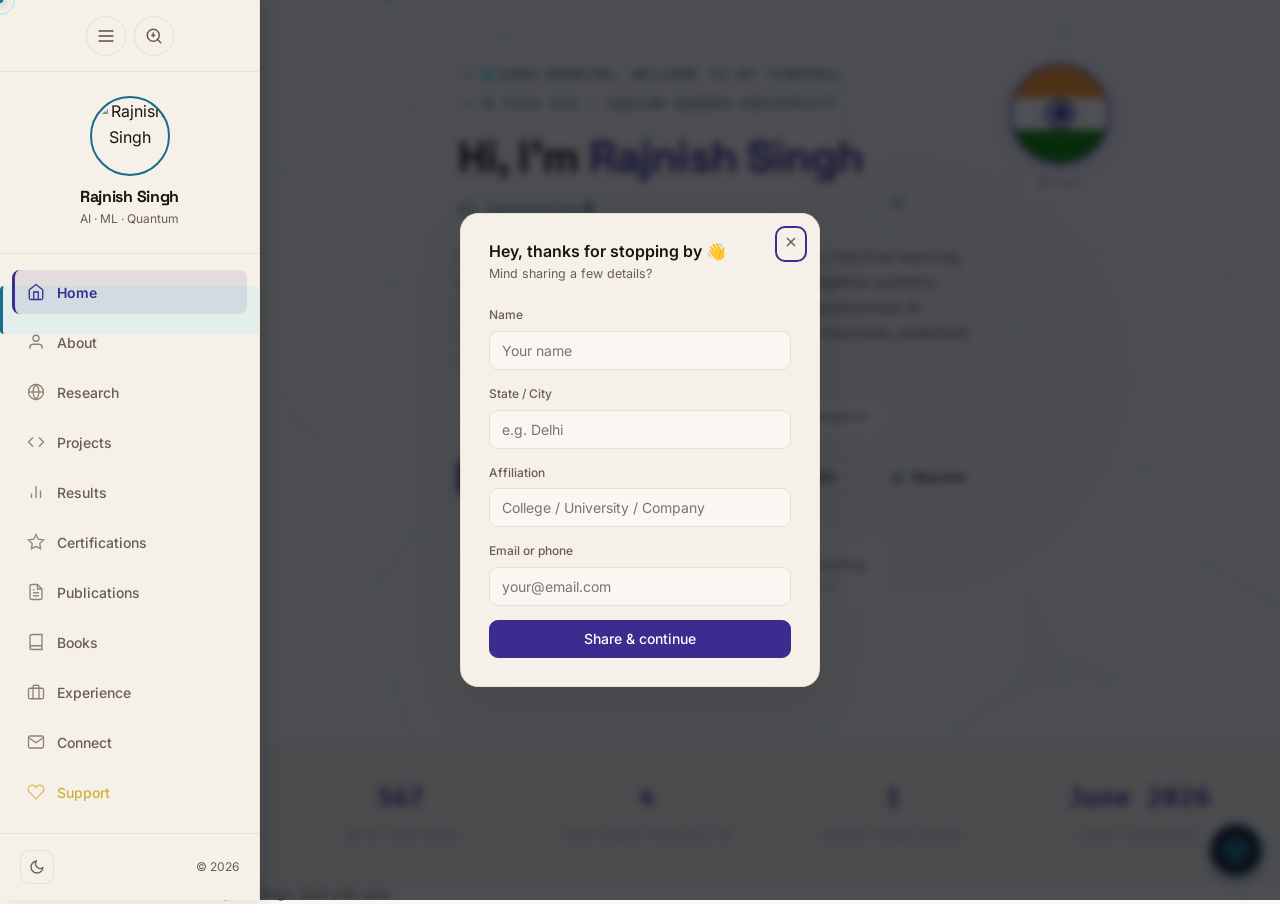
==== .backups/sidebar-stable-v1/index.html @ 370c8aa5 "Initial commit of portfolio website" ====
<!DOCTYPE html>
<html lang="en">
<head>
  <meta charset="UTF-8">
  <meta name="viewport" content="width=device-width, initial-scale=1.0">
  <title>Rajnish Singh — AI · ML · Quantum Computing</title>
  <meta name="description" content="Rajnish Singh is an AI researcher, machine learning enthusiast, IBM Qiskit Advocate, and published author. Exploring the intersection of AI, ML, and quantum computing at Gautam Buddha University.">
  <meta name="author" content="Rajnish Singh">
  <meta name="keywords" content="Rajnish Singh, AI, Machine Learning, Quantum Computing, IBM Qiskit, Portfolio, Research, GBU">

  <!-- Open Graph -->
  <meta property="og:type" content="website">
  <meta property="og:title" content="Rajnish Singh — AI · ML · Quantum Computing">
  <meta property="og:description" content="AI researcher, ML enthusiast, IBM Qiskit Advocate, and published author exploring the intersection of AI, ML, and quantum computing.">
  <meta property="og:image" content="assets/profile.jpg">
  <meta property="og:locale" content="en_IN">

  <!-- Twitter Card -->
  <meta name="twitter:card" content="summary">
  <meta name="twitter:title" content="Rajnish Singh — AI · ML · Quantum Computing">
  <meta name="twitter:description" content="AI researcher, ML enthusiast, IBM Qiskit Advocate, and published author.">

  <!-- Preload fonts -->
  <link rel="preconnect" href="https://fonts.googleapis.com">
  <link rel="preconnect" href="https://fonts.gstatic.com" crossorigin>
  <link href="https://fonts.googleapis.com/css2?family=Inter:wght@400;500;600&family=Space+Grotesk:wght@500;700&family=Fira+Code:wght@400;500&family=Bodoni+Moda:ital,opsz,wght@0,6..96,400..900;1,6..96,400..900&display=swap" rel="stylesheet">

  <!-- Stylesheets -->
  <link rel="stylesheet" href="css/tokens.css">
  <link rel="stylesheet" href="css/base.css">
  <link rel="stylesheet" href="css/components.css">
  <link rel="stylesheet" href="css/sections.css">
  <!-- GSAP for Animations -->
  <script src="https://cdnjs.cloudflare.com/ajax/libs/gsap/3.12.2/gsap.min.js"></script>
  <script src="https://cdnjs.cloudflare.com/ajax/libs/gsap/3.12.2/ScrollTrigger.min.js"></script>
  <link rel="stylesheet" href="css/accessibility.css">
  <link rel="stylesheet" href="css/responsive.css">
  <link rel="stylesheet" href="css/game.css">
  <link rel="stylesheet" href="css/sidebar.css">
  <link rel="stylesheet" href="css/dashboard.css">
  <link rel="stylesheet" href="css/quiz.css">

  <!-- JSON-LD Structured Data -->
  <script type="application/ld+json">
  {
    "@context": "https://schema.org",
    "@type": "Person",
    "name": "Rajnish Singh",
    "url": "",
    "image": "assets/profile.jpg",
    "jobTitle": "AI Researcher & Quantum Computing Advocate",
    "worksFor": {
      "@type": "EducationalOrganization",
      "name": "Gautam Buddha University"
    },
    "alumniOf": {
      "@type": "EducationalOrganization",
      "name": "Gautam Buddha University"
    },
    "knowsAbout": ["Artificial Intelligence", "Machine Learning", "Quantum Computing", "IBM Qiskit"],
    "sameAs": [
      "https://github.com/givemehat",
      "https://www.linkedin.com/in/rajnish-singh-a9a61022a/",
      "https://www.instagram.com/nonchalantapple/",
      "https://www.youtube.com/@nonchalantpumpkin",
      "https://medium.com/@rajnisihsingh"
    ]
  }
  </script>
</head>
<body>
  <!-- Scroll Progress Bar -->
  <div id="scroll-progress" class="scroll-progress"></div>

  <!-- Accessibility Nav -->
<a href="#main-content" class="skip-link">Skip to main content</a>

<!-- ========== MOBILE HEADER ========== -->
<div class="mobile-header">
  <div class="mobile-logo">Rajnish Singh</div>
  <button class="hamburger-btn" id="mobile-menu-btn" aria-label="Toggle menu" aria-expanded="false">
    <svg width="24" height="24" viewBox="0 0 24 24" fill="none" stroke="currentColor" stroke-width="2"><line x1="3" y1="12" x2="21" y2="12"/><line x1="3" y1="6" x2="21" y2="6"/><line x1="3" y1="18" x2="21" y2="18"/></svg>
  </button>
</div>

<!-- ========== SIDEBAR NAVIGATION ========== -->
<aside id="sidebar" aria-label="Sidebar navigation">
  <div class="sidebar-header" style="display: flex; justify-content: center; align-items: center; padding: 16px; border-bottom: 1px solid var(--line); flex-shrink: 0;">
    <button class="icon-btn" id="sidebar-collapse-btn" title="Collapse sidebar" aria-label="Collapse sidebar" style="width: 40px; height: 40px; border-radius: 50%;">
      <svg width="20" height="20" viewBox="0 0 24 24" fill="none" stroke="currentColor" stroke-width="2"><line x1="3" y1="12" x2="21" y2="12"/><line x1="3" y1="6" x2="21" y2="6"/><line x1="3" y1="18" x2="21" y2="18"/></svg>
    </button>
  </div>
  <div class="sidebar-profile">
    <img id="profile-img" src="assets/profile.jpg" alt="Rajnish Singh" width="100" height="100" loading="eager">
    <h2>Rajnish Singh</h2>
    <p>AI · ML · Quantum</p>
  </div>
  
  <div class="nav-links" id="tab-bar" role="tablist" aria-label="Site sections">
    <div id="nav-pill" class="nav-pill"></div>
    <a href="#home" data-section="home" data-tooltip="Home" role="tab" aria-selected="true" aria-controls="panel-home" id="tab-home" tabindex="0" class="active">
      <svg width="18" height="18" viewBox="0 0 24 24" fill="none" stroke="currentColor" stroke-width="2"><path d="M3 9l9-7 9 7v11a2 2 0 0 1-2 2H5a2 2 0 0 1-2-2z"/><polyline points="9 22 9 12 15 12 15 22"/></svg>
      Home
    </a>
    <a href="#about" data-section="about" data-tooltip="About" role="tab" aria-selected="false" aria-controls="panel-about" id="tab-about" tabindex="-1">
      <svg width="18" height="18" viewBox="0 0 24 24" fill="none" stroke="currentColor" stroke-width="2"><path d="M20 21v-2a4 4 0 0 0-4-4H8a4 4 0 0 0-4 4v2"/><circle cx="12" cy="7" r="4"/></svg>
      About
    </a>
    <a href="#research" data-section="research" data-tooltip="Research" role="tab" aria-selected="false" aria-controls="panel-research" id="tab-research" tabindex="-1">
      <svg width="18" height="18" viewBox="0 0 24 24" fill="none" stroke="currentColor" stroke-width="2"><circle cx="12" cy="12" r="10"/><line x1="2" y1="12" x2="22" y2="12"/><path d="M12 2a15.3 15.3 0 0 1 4 10 15.3 15.3 0 0 1-4 10 15.3 15.3 0 0 1-4-10 15.3 15.3 0 0 1 4-10z"/></svg>
      Research
    </a>
    <a href="#projects" data-section="projects" data-tooltip="Projects" role="tab" aria-selected="false" aria-controls="panel-projects" id="tab-projects" tabindex="-1">
      <svg width="18" height="18" viewBox="0 0 24 24" fill="none" stroke="currentColor" stroke-width="2"><polyline points="16 18 22 12 16 6"/><polyline points="8 6 2 12 8 18"/></svg>
      Projects
    </a>
    <a href="#results" data-section="results" data-tooltip="Results" role="tab" aria-selected="false" aria-controls="panel-results" id="tab-results" tabindex="-1">
      <svg width="18" height="18" viewBox="0 0 24 24" fill="none" stroke="currentColor" stroke-width="2"><line x1="18" y1="20" x2="18" y2="10"/><line x1="12" y1="20" x2="12" y2="4"/><line x1="6" y1="20" x2="6" y2="14"/></svg>
      Results
    </a>
    <a href="#certifications" data-section="certifications" data-tooltip="Certifications" role="tab" aria-selected="false" aria-controls="panel-certifications" id="tab-certifications" tabindex="-1">
      <svg width="18" height="18" viewBox="0 0 24 24" fill="none" stroke="currentColor" stroke-width="2"><path d="M12 2l3.09 6.26L22 9.27l-5 4.87 1.18 6.88L12 17.77l-6.18 3.25L7 14.14 2 9.27l6.91-1.01L12 2z"/></svg>
      Certifications
    </a>
    <a href="#publications" data-section="publications" data-tooltip="Publications" role="tab" aria-selected="false" aria-controls="panel-publications" id="tab-publications" tabindex="-1">
      <svg width="18" height="18" viewBox="0 0 24 24" fill="none" stroke="currentColor" stroke-width="2"><path d="M14 2H6a2 2 0 0 0-2 2v16a2 2 0 0 0 2 2h12a2 2 0 0 0 2-2V8z"/><polyline points="14 2 14 8 20 8"/><line x1="16" y1="13" x2="8" y2="13"/><line x1="16" y1="17" x2="8" y2="17"/><polyline points="10 9 9 9 8 9"/></svg>
      Publications
    </a>
    <a href="#books" data-section="books" data-tooltip="Books" role="tab" aria-selected="false" aria-controls="panel-books" id="tab-books" tabindex="-1">
      <svg width="18" height="18" viewBox="0 0 24 24" fill="none" stroke="currentColor" stroke-width="2"><path d="M4 19.5A2.5 2.5 0 0 1 6.5 17H20"/><path d="M6.5 2H20v20H6.5A2.5 2.5 0 0 1 4 19.5v-15A2.5 2.5 0 0 1 6.5 2z"/></svg>
      Books
    </a>
    <a href="#experience" data-section="experience" data-tooltip="Experience" role="tab" aria-selected="false" aria-controls="panel-experience" id="tab-experience" tabindex="-1">
      <svg width="18" height="18" viewBox="0 0 24 24" fill="none" stroke="currentColor" stroke-width="2"><rect x="2" y="7" width="20" height="14" rx="2" ry="2"/><path d="M16 21V5a2 2 0 0 0-2-2h-4a2 2 0 0 0-2 2v16"/></svg>
      Experience
    </a>
    <a href="#connect" data-section="connect" data-tooltip="Connect" role="tab" aria-selected="false" aria-controls="panel-connect" id="tab-connect" tabindex="-1">
      <svg width="18" height="18" viewBox="0 0 24 24" fill="none" stroke="currentColor" stroke-width="2"><path d="M4 4h16c1.1 0 2 .9 2 2v12c0 1.1-.9 2-2 2H4c-1.1 0-2-.9-2-2V6c0-1.1.9-2 2-2z"/><polyline points="22,6 12,13 2,6"/></svg>
      Connect
    </a>
    <a href="#support" data-section="support" data-tooltip="Support" role="tab" aria-selected="false" aria-controls="panel-support" id="tab-support" tabindex="-1" style="color: #D4AF37;">
      <svg width="18" height="18" viewBox="0 0 24 24" fill="none" stroke="currentColor" stroke-width="2"><path d="M20.84 4.61a5.5 5.5 0 0 0-7.78 0L12 5.67l-1.06-1.06a5.5 5.5 0 0 0-7.78 7.78l1.06 1.06L12 21.23l7.78-7.78 1.06-1.06a5.5 5.5 0 0 0 0-7.78z"/></svg>
      Support
    </a>
  </div>
  
  <div class="sidebar-footer">
    <button class="icon-btn" id="theme-toggle" title="Toggle theme" aria-label="Toggle dark mode">
      <svg width="16" height="16" viewBox="0 0 24 24" fill="none" stroke="currentColor" stroke-width="2" stroke-linecap="round" stroke-linejoin="round"><circle cx="12" cy="12" r="5"/><line x1="12" y1="1" x2="12" y2="3"/><line x1="12" y1="21" x2="12" y2="23"/><line x1="4.22" y1="4.22" x2="5.64" y2="5.64"/><line x1="18.36" y1="18.36" x2="19.78" y2="19.78"/><line x1="1" y1="12" x2="3" y2="12"/><line x1="21" y1="12" x2="23" y2="12"/><line x1="4.22" y1="19.78" x2="5.64" y2="18.36"/><line x1="18.36" y1="5.64" x2="19.78" y2="4.22"/></svg>
    </button>
    <span style="font-size: 12px; color: var(--text-dim);">© 2026</span>
  </div>
</aside>


<!-- ========== MAIN CONTENT ========== -->
<main id="main-content">
  <!-- Particle Background Accent -->
  <canvas id="particles-bg"></canvas>

<!-- ===== HOME PANEL ===== -->
<div class="panel active" id="panel-home" role="tabpanel" aria-labelledby="tab-home">
  <header class="hero">
    <div class="container hero-grid">
      <div class="hero-visual">
        <div class="qframe">
          <svg width="100%" height="100%" viewBox="0 0 900 600" preserveAspectRatio="xMidYMid slice" xmlns="http://www.w3.org/2000/svg">
            <rect width="900" height="200" fill="#FF9933"/>
            <rect y="200" width="900" height="200" fill="#FFFFFF"/>
            <rect y="400" width="900" height="200" fill="#138808"/>
            <g transform="translate(450,300)">
              <circle r="92.5" fill="#000080"/>
              <circle r="80" fill="#FFFFFF"/>
              <circle r="16" fill="#000080"/>
              <g id="chakra">
                <g id="c3">
                  <g id="c2">
                    <g id="c1">
                      <polygon points="0,0 3,-30 0,-92.5 -3,-30" fill="#000080"/>
                      <polygon points="0,0 3,-30 0,-92.5 -3,-30" fill="#000080" transform="rotate(15)"/>
                    </g>
                    <use href="#c1" transform="rotate(30)"/>
                  </g>
                  <use href="#c2" transform="rotate(60)"/>
                </g>
                <use href="#c3" transform="rotate(120)"/>
              </g>
              <use href="#chakra" transform="rotate(240)"/>
            </g>
          </svg>
        </div>
        <span class="hv-tag" aria-label="Location: India">
          <svg width="12" height="12" viewBox="0 0 24 24" fill="none" stroke="currentColor" stroke-width="2" stroke-linecap="round" stroke-linejoin="round"><path d="M21 10c0 7-9 13-9 13s-9-6-9-13a9 9 0 0118 0z"/><circle cx="12" cy="10" r="3"/></svg>
          India
        </span>
      </div>
      <div class="eyebrow">B.Tech CSE · Gautam Buddha University</div>
      <h1 id="hero-name">Hi, I'm <span class="text-violet">Rajnish Singh</span></h1>
      <div id="typed-role" aria-live="polite" aria-label="Current role"></div>
      <p class="lede" id="hero-bio">Pioneering the intersection of artificial intelligence, machine learning, and quantum computing. I architect financial intelligence systems, develop real-time predictive analytics, and build autonomous AI research workflows. Recognized as an IBM Qiskit Advocate, published author, and McKinsey Forward Program alumnus.</p>
      <div class="currently" aria-label="Current activity">
        <span class="dot-live" aria-hidden="true"></span>
        Currently building agentic AI workflows for financial intelligence
      </div>
      <div class="btn-row">
        <a class="btn btn-primary" href="#connect" data-section="connect" role="button">
          <svg width="14" height="14" viewBox="0 0 24 24" fill="none" stroke="currentColor" stroke-width="2" stroke-linecap="round" stroke-linejoin="round"><path d="M4 4h16c1.1 0 2 .9 2 2v12c0 1.1-.9 2-2 2H4c-1.1 0-2-.9-2-2V6c0-1.1.9-2 2-2z"/><polyline points="22,6 12,13 2,6"/></svg>
          Get in touch
        </a>
        <a class="btn" href="https://github.com/givemehat" target="_blank" rel="noopener noreferrer" role="button">
          <svg width="14" height="14" viewBox="0 0 24 24" fill="currentColor"><path d="M12 0c-6.626 0-12 5.373-12 12 0 5.302 3.438 9.8 8.207 11.387.599.111.793-.261.793-.577v-2.234c-3.338.726-4.033-1.416-4.033-1.416-.546-1.387-1.333-1.756-1.333-1.756-1.089-.745.083-.729.083-.729 1.205.084 1.839 1.237 1.839 1.237 1.07 1.834 2.807 1.304 3.492.997.107-.775.418-1.305.762-1.604-2.665-.305-5.467-1.334-5.467-5.931 0-1.311.469-2.381 1.236-3.221-.124-.303-.535-1.524.117-3.176 0 0 1.008-.322 3.301 1.23.957-.266 1.983-.399 3.003-.404 1.02.005 2.047.138 3.006.404 2.291-1.552 3.297-1.23 3.297-1.23.653 1.653.242 2.874.118 3.176.77.84 1.235 1.911 1.235 3.221 0 4.609-2.807 5.624-5.479 5.921.43.372.823 1.102.823 2.222v3.293c0 .319.192.694.801.576 4.765-1.589 8.199-6.086 8.199-11.386 0-6.627-5.373-12-12-12z"/></svg>
          GitHub
        </a>
        <a class="btn" href="https://www.linkedin.com/in/rajnish-singh-a9a61022a/" target="_blank" rel="noopener noreferrer" role="button">
          <svg width="14" height="14" viewBox="0 0 24 24" fill="currentColor"><path d="M20.447 20.452h-3.554v-5.569c0-1.328-.027-3.037-1.852-3.037-1.853 0-2.136 1.445-2.136 2.939v5.667H9.351V9h3.414v1.561h.046c.477-.9 1.637-1.85 3.37-1.85 3.601 0 4.267 2.37 4.267 5.455v6.286zM5.337 7.433c-1.144 0-2.063-.926-2.063-2.065 0-1.138.92-2.063 2.063-2.063 1.14 0 2.064.925 2.064 2.063 0 1.139-.925 2.065-2.064 2.065zm1.782 13.019H3.555V9h3.564v11.452zM22.225 0H1.771C.792 0 0 .774 0 1.729v20.542C0 23.227.792 24 1.771 24h20.451C23.2 24 24 23.227 24 22.271V1.729C24 .774 23.2 0 22.222 0h.003z"/></svg>
          LinkedIn
        </a>
        <a class="btn" href="resume.pdf" target="_blank" rel="noopener noreferrer" role="button" aria-label="Download Resume">
          <svg width="14" height="14" viewBox="0 0 24 24" fill="none" stroke="currentColor" stroke-width="2" stroke-linecap="round" stroke-linejoin="round"><path d="M21 15v4a2 2 0 0 1-2 2H5a2 2 0 0 1-2-2v-4"></path><polyline points="7 10 12 15 17 10"></polyline><line x1="12" y1="15" x2="12" y2="3"></line></svg>
          Resume
        </a>
      </div>
      <div class="highlights" aria-label="Key interests and expertise">
        <div class="hl-chip">
          <span class="hl-emoji" aria-hidden="true">🧠</span>
          <div class="hl-text"><b>Machine Learning</b><span>Predictive &amp; agentic systems</span></div>
        </div>
        <div class="hl-chip">
          <span class="hl-emoji" aria-hidden="true">⚛️</span>
          <div class="hl-text"><b>Quantum Computing</b><span>IBM Qiskit Advocate</span></div>
        </div>
        <div class="hl-chip">
          <span class="hl-emoji" aria-hidden="true">📖</span>
          <div class="hl-text"><b>Author</b><span>Published one book</span></div>
        </div>
        <div class="hl-chip">
          <span class="hl-emoji" aria-hidden="true">🚁</span>
          <div class="hl-text"><b>Drones</b><span>Autonomous flight, hands-on</span></div>
        </div>
        <div class="hl-chip">
          <span class="hl-emoji" aria-hidden="true">🚀</span>
          <div class="hl-text"><b>Admires</b><span>ISRO · DRDO · BARC</span></div>
        </div>
      </div>
      <!-- Circuit SVG -->
      <svg class="circuit-svg" viewBox="0 0 400 400" width="400" height="400" aria-hidden="true">
        <path id="circuit-path" d="M20,200 C 100,80 300,320 380,200" fill="none" stroke="var(--line)" stroke-width="1.5" stroke-dasharray="4 6"/>
        <circle class="qubit-dot" r="4" fill="var(--cyan)">
          <animateMotion dur="4.5s" repeatCount="indefinite">
            <mpath href="#circuit-path"/>
          </animateMotion>
        </circle>
      </svg>
    </div>
  </header>

  <!-- STATS STRIP -->
  <div class="stats" aria-label="Site statistics">
    <div class="stats-inner">
      <div class="stat-item">
        <div class="stat-num" id="visitor-count" data-target="1400">—</div>
        <div class="stat-label">Site Visitors</div>
      </div>
      <div class="stat-item">
        <div class="stat-num" data-target="4">4</div>
        <div class="stat-label">Featured Projects</div>
      </div>
      <div class="stat-item">
        <div class="stat-num" data-target="1">1</div>
        <div class="stat-label">Book Published</div>
      </div>
      <div class="stat-item">
        <div class="stat-num" id="last-updated">—</div>
        <div class="stat-label">Last Updated</div>
      </div>
    </div>
  </div>
</div>

<!-- ===== ABOUT PANEL ===== -->
<section class="panel" id="panel-about" role="tabpanel" aria-labelledby="tab-about" aria-hidden="true">
  <div class="container about-grid">
    <div>
      <div class="eyebrow">About</div>
      <h2 class="section-title">Curious by default, rigorous by habit.</h2>
      <p class="section-sub" id="about-text">
        I am currently pursuing a Bachelor of Technology in Computer Science at Gautam Buddha University, Greater Noida. My research and development efforts operate at the vanguard of applied AI and quantum computing—I am drawn to complex challenges that lack conventional, textbook solutions. By participating in the McKinsey Forward Program, I honed my ability to navigate ambiguity and execute strategic reasoning. As an IBM Qiskit Advocate, I actively contribute to the open-source quantum ecosystem. Beyond software engineering, I am a published author with a profound fascination for drone technology and the pioneering aerospace and defense initiatives of ISRO, DRDO, and BARC.
      </p>
    </div>
    <div class="timeline" role="list" aria-label="Timeline">
      <div class="t-item" role="listitem">
        <div class="t-dot" aria-hidden="true"></div>
        <div class="t-content">
          <div class="t-header">
            <div class="t-title">IBM Qiskit Advocate</div>
            <button class="t-expand-btn" aria-label="Toggle details" aria-expanded="false">
              <svg width="14" height="14" viewBox="0 0 24 24" fill="none" stroke="currentColor" stroke-width="2"><polyline points="6 9 12 15 18 9"/></svg>
            </button>
          </div>
          <div class="t-meta">2025 — Present · Open Source · Quantum Computing</div>
          <div class="t-desc">Contributing to open-source quantum tools, educational content, and community engagement in the global quantum ecosystem.</div>
          <div class="t-details" hidden>
            <div class="t-achievements">
              <span class="badge badge-violet">Global Advocate</span>
              <span class="badge badge-cyan">Open Source Contributor</span>
            </div>
          </div>
        </div>
      </div>
      <div class="t-item" role="listitem">
        <div class="t-dot" aria-hidden="true"></div>
        <div class="t-content">
          <div class="t-header">
            <div class="t-title">McKinsey Forward Program</div>
            <button class="t-expand-btn" aria-label="Toggle details" aria-expanded="false">
              <svg width="14" height="14" viewBox="0 0 24 24" fill="none" stroke="currentColor" stroke-width="2"><polyline points="6 9 12 15 18 9"/></svg>
            </button>
          </div>
          <div class="t-meta">Problem Solving &amp; Analytics Track</div>
          <div class="t-desc">Selected cohort focused on structured problem-solving for ambiguous, high-stakes business and analytical problems.</div>
          <div class="t-details" hidden>
            <div class="t-achievements">
              <span class="badge badge-violet">Selected Cohort</span>
              <span class="badge badge-cyan">Analytics Track</span>
            </div>
          </div>
        </div>
      </div>
      <div class="t-item" role="listitem">
        <div class="t-dot" aria-hidden="true"></div>
        <div class="t-content">
          <div class="t-header">
            <div class="t-title">B.Tech, Computer Science</div>
            <button class="t-expand-btn" aria-label="Toggle details" aria-expanded="false">
              <svg width="14" height="14" viewBox="0 0 24 24" fill="none" stroke="currentColor" stroke-width="2"><polyline points="6 9 12 15 18 9"/></svg>
            </button>
          </div>
          <div class="t-meta">Gautam Buddha University, Greater Noida</div>
          <div class="t-desc">Coursework and independent projects across AI, ML, and quantum algorithms.</div>
          <div class="t-details" hidden>
            <div class="t-achievements">
              <span class="badge badge-violet">AI &amp; ML</span>
              <span class="badge badge-cyan">Quantum Algorithms</span>
              <span class="badge badge-violet">Systems</span>
            </div>
          </div>
        </div>
      </div>
    </div>
  </div>

  <div class="container" style="margin-top: 80px;">
    <div class="eyebrow" id="skills-eyebrow">Skills</div>
    <h2 class="section-title" id="skills-title">Technologies &amp; tools.</h2>
    <p class="section-sub" id="skills-sub">Below are some of my core skills, and I'm always excited to learn more.</p>
    
    <div class="skills-grid" id="skills-grid">
      <div class="skill-item">
        <div class="skill-circle"><span class="skill-icon">🐍</span></div>
        <span class="skill-name" id="skill-1">Python</span>
      </div>
      <div class="skill-item">
        <div class="skill-circle"><span class="skill-icon">🧠</span></div>
        <span class="skill-name" id="skill-2">Machine Learning</span>
      </div>
      <div class="skill-item">
        <div class="skill-circle"><span class="skill-icon">🕸️</span></div>
        <span class="skill-name" id="skill-3">Deep Learning</span>
      </div>
      <div class="skill-item">
        <div class="skill-circle"><span class="skill-icon">🔥</span></div>
        <span class="skill-name" id="skill-4">PyTorch</span>
      </div>
      <div class="skill-item">
        <div class="skill-circle"><span class="skill-icon">🤗</span></div>
        <span class="skill-name" id="skill-5">Hugging Face</span>
      </div>
      <div class="skill-item">
        <div class="skill-circle"><span class="skill-icon">👁️</span></div>
        <span class="skill-name" id="skill-6">OpenCV</span>
      </div>
      <div class="skill-item">
        <div class="skill-circle"><span class="skill-icon">⚙️</span></div>
        <span class="skill-name" id="skill-7">C/C++</span>
      </div>
      <div class="skill-item">
        <div class="skill-circle"><span class="skill-icon">⚛️</span></div>
        <span class="skill-name" id="skill-8">IBM Qiskit</span>
      </div>
      <div class="skill-item">
        <div class="skill-circle"><span class="skill-icon">🌐</span></div>
        <span class="skill-name" id="skill-9">HTML, CSS, JS</span>
      </div>
      <div class="skill-item">
        <div class="skill-circle"><span class="skill-icon">🤖</span></div>
        <span class="skill-name" id="skill-10">ROS &amp; Drones</span>
      </div>
    </div>
  </div>
</section>

<!-- ===== RESEARCH PANEL ===== -->
<section class="panel" id="panel-research" role="tabpanel" aria-labelledby="tab-research" aria-hidden="true">
  <div class="section-alt">
    <div class="container">
      <div class="eyebrow">Research Interests</div>
      <h2 class="section-title">Where I like to spend my attention.</h2>
      <p class="section-sub">Research threads and personal fascinations — the connective tissue is decision-making under uncertainty.</p>
      <div class="grid-3" id="research-grid">
        <article class="card">
          <div class="card-cover card-cover--gradient-1" aria-hidden="true"></div>
          <span class="tag">AI</span>
          <h3>Agentic AI Workflows</h3>
          <p>Designing multi-step, tool-using AI agents for research and analysis pipelines.</p>
          <div class="card-meta">
            <span class="card-status card-status--active">Active</span>
            <div class="card-keywords">
              <span class="keyword">LLM Agents</span>
              <span class="keyword">Tool Use</span>
              <span class="keyword">RAG</span>
            </div>
          </div>
        </article>
        <article class="card">
          <div class="card-cover card-cover--gradient-2" aria-hidden="true"></div>
          <span class="tag">ML</span>
          <h3>Machine Learning</h3>
          <p>Real-time predictive analytics and streaming models for financial intelligence.</p>
          <div class="card-meta">
            <span class="card-status card-status--active">Active</span>
            <div class="card-keywords">
              <span class="keyword">Time Series</span>
              <span class="keyword">FinTech</span>
              <span class="keyword">Streaming</span>
            </div>
          </div>
        </article>
        <article class="card">
          <div class="card-cover card-cover--gradient-3" aria-hidden="true"></div>
          <span class="tag">Quantum</span>
          <h3>Quantum Computing</h3>
          <p>Qiskit-based experimentation, quantum circuits, and educational tooling.</p>
          <div class="card-meta">
            <span class="card-status card-status--active">Active</span>
            <div class="card-keywords">
              <span class="keyword">Qiskit</span>
              <span class="keyword">QML</span>
              <span class="keyword">Circuits</span>
            </div>
          </div>
        </article>
        <article class="card">
          <div class="card-cover card-cover--gradient-4" aria-hidden="true"></div>
          <span class="tag">Book</span>
          <h3>Published Author</h3>
          <p>Wrote and published a book — exploring ideas at the edge of tech and thought.</p>
          <div class="card-meta">
            <span class="card-status card-status--completed">Completed</span>
            <div class="card-keywords">
              <span class="keyword">Writing</span>
              <span class="keyword">Fiction</span>
            </div>
          </div>
        </article>
        <article class="card">
          <div class="card-cover card-cover--gradient-5" aria-hidden="true"></div>
          <span class="tag">Aerospace</span>
          <h3>Drones</h3>
          <p>Hands-on curiosity about drone systems, flight dynamics and autonomous flight.</p>
          <div class="card-meta">
            <span class="card-status card-status--active">Active</span>
            <div class="card-keywords">
              <span class="keyword">UAV</span>
              <span class="keyword">Autonomy</span>
              <span class="keyword">PID</span>
            </div>
          </div>
        </article>
        <article class="card">
          <div class="card-cover card-cover--gradient-6" aria-hidden="true"></div>
          <span class="tag">Admiration</span>
          <h3>ISRO · DRDO · BARC</h3>
          <p>Deeply inspired by India's space, defence and nuclear research institutions.</p>
          <div class="card-meta">
            <span class="card-status card-status--ongoing">Ongoing</span>
            <div class="card-keywords">
              <span class="keyword">Space</span>
              <span class="keyword">Defence</span>
              <span class="keyword">Nuclear</span>
            </div>
          </div>
        </article>
        <div class="card add-card-btn" role="button" tabindex="0" aria-label="Add new research interest" data-grid="research-grid" style="display:none;">+ Add interest</div>
      </div>
    </div>
  </div>
</section>

<!-- ===== PROJECTS PANEL ===== -->
<section class="panel" id="panel-projects" role="tabpanel" aria-labelledby="tab-projects" aria-hidden="true">
  <div class="container">
    <div class="eyebrow">Projects</div>
    <h2 class="section-title">Selected work</h2>
    <p class="section-sub">A mix of shipped code and ongoing experiments. Full history on GitHub.</p>
    <div class="grid-3" id="projects-grid">
      <article class="card card--project" data-project="qiskit-tools">
        <div class="card-cover card-cover--gradient-3" aria-hidden="true"></div>
        <span class="tag">Quantum</span>
        <h3>Qiskit Community Tools</h3>
        <p>Open-source contributions to Qiskit ecosystem tooling and educational resources.</p>
        <div class="tech-stack">
          <span class="tech-badge">Python</span>
          <span class="tech-badge">Qiskit</span>
          <span class="tech-badge">Jupyter</span>
        </div>
        <div class="card-meta">
          <span class="card-status card-status--active">Active</span>
        </div>
        <div class="links">
          <a href="https://github.com/givemehat" target="_blank" rel="noopener noreferrer">
            <svg width="12" height="12" viewBox="0 0 24 24" fill="currentColor"><path d="M12 0c-6.626 0-12 5.373-12 12 0 5.302 3.438 9.8 8.207 11.387.599.111.793-.261.793-.577v-2.234c-3.338.726-4.033-1.416-4.033-1.416-.546-1.387-1.333-1.756-1.333-1.756-1.089-.745.083-.729.083-.729 1.205.084 1.839 1.237 1.839 1.237 1.07 1.834 2.807 1.304 3.492.997.107-.775.418-1.305.762-1.604-2.665-.305-5.467-1.334-5.467-5.931 0-1.311.469-2.381 1.236-3.221-.124-.303-.535-1.524.117-3.176 0 0 1.008-.322 3.301 1.23.957-.266 1.983-.399 3.003-.404 1.02.005 2.047.138 3.006.404 2.291-1.552 3.297-1.23 3.297-1.23.653 1.653.242 2.874.118 3.176.77.84 1.235 1.911 1.235 3.221 0 4.609-2.807 5.624-5.479 5.921.43.372.823 1.102.823 2.222v3.293c0 .319.192.694.801.576 4.765-1.589 8.199-6.086 8.199-11.386 0-6.627-5.373-12-12-12z"/></svg>
            GitHub
          </a>
          <button class="link-btn" data-action="view-details" aria-label="View project details">View details →</button>
        </div>
      </article>
      <article class="card card--project" data-project="predictive-analytics">
        <div class="card-cover card-cover--gradient-2" aria-hidden="true"></div>
        <span class="tag">ML</span>
        <h3>Real-Time Predictive Analytics Engine</h3>
        <p>Streaming pipeline for time-series forecasting applied to financial signals.</p>
        <div class="tech-stack">
          <span class="tech-badge">Python</span>
          <span class="tech-badge">Kafka</span>
          <span class="tech-badge">TensorFlow</span>
        </div>
        <div class="card-meta">
          <span class="card-status card-status--active">In Progress</span>
        </div>
        <div class="links">
          <a href="https://github.com/givemehat" target="_blank" rel="noopener noreferrer">
            <svg width="12" height="12" viewBox="0 0 24 24" fill="currentColor"><path d="M12 0c-6.626 0-12 5.373-12 12 0 5.302 3.438 9.8 8.207 11.387.599.111.793-.261.793-.577v-2.234c-3.338.726-4.033-1.416-4.033-1.416-.546-1.387-1.333-1.756-1.333-1.756-1.089-.745.083-.729.083-.729 1.205.084 1.839 1.237 1.839 1.237 1.07 1.834 2.807 1.304 3.492.997.107-.775.418-1.305.762-1.604-2.665-.305-5.467-1.334-5.467-5.931 0-1.311.469-2.381 1.236-3.221-.124-.303-.535-1.524.117-3.176 0 0 1.008-.322 3.301 1.23.957-.266 1.983-.399 3.003-.404 1.02.005 2.047.138 3.006.404 2.291-1.552 3.297-1.23 3.297-1.23.653 1.653.242 2.874.118 3.176.77.84 1.235 1.911 1.235 3.221 0 4.609-2.807 5.624-5.479 5.921.43.372.823 1.102.823 2.222v3.293c0 .319.192.694.801.576 4.765-1.589 8.199-6.086 8.199-11.386 0-6.627-5.373-12-12-12z"/></svg>
            GitHub
          </a>
          <button class="link-btn" data-action="view-details" aria-label="View project details">View details →</button>
        </div>
      </article>
      <article class="card card--project" data-project="agentic-workflow">
        <div class="card-cover card-cover--gradient-1" aria-hidden="true"></div>
        <span class="tag">AI</span>
        <h3>Agentic Research Workflow</h3>
        <p>Multi-agent system for automated research synthesis and report generation.</p>
        <div class="tech-stack">
          <span class="tech-badge">Python</span>
          <span class="tech-badge">LangChain</span>
          <span class="tech-badge">GPT-4</span>
        </div>
        <div class="card-meta">
          <span class="card-status card-status--active">Active</span>
        </div>
        <div class="links">
          <a href="https://github.com/givemehat" target="_blank" rel="noopener noreferrer">
            <svg width="12" height="12" viewBox="0 0 24 24" fill="currentColor"><path d="M12 0c-6.626 0-12 5.373-12 12 0 5.302 3.438 9.8 8.207 11.387.599.111.793-.261.793-.577v-2.234c-3.338.726-4.033-1.416-4.033-1.416-.546-1.387-1.333-1.756-1.333-1.756-1.089-.745.083-.729.083-.729 1.205.084 1.839 1.237 1.839 1.237 1.07 1.834 2.807 1.304 3.492.997.107-.775.418-1.305.762-1.604-2.665-.305-5.467-1.334-5.467-5.931 0-1.311.469-2.381 1.236-3.221-.124-.303-.535-1.524.117-3.176 0 0 1.008-.322 3.301 1.23.957-.266 1.983-.399 3.003-.404 1.02.005 2.047.138 3.006.404 2.291-1.552 3.297-1.23 3.297-1.23.653 1.653.242 2.874.118 3.176.77.84 1.235 1.911 1.235 3.221 0 4.609-2.807 5.624-5.479 5.921.43.372.823 1.102.823 2.222v3.293c0 .319.192.694.801.576 4.765-1.589 8.199-6.086 8.199-11.386 0-6.627-5.373-12-12-12z"/></svg>
            GitHub
          </a>
          <button class="link-btn" data-action="view-details" aria-label="View project details">View details →</button>
        </div>
      </article>
      <div class="card add-card-btn" role="button" tabindex="0" aria-label="Add new project" data-grid="projects-grid" style="display:none;">+ Add project</div>
    </div>
  </div>
</section>

<!-- ========== CERTIFICATIONS PANEL ========== -->
<!-- ===== RESULTS PANEL ===== -->
<section class="panel" id="panel-results" role="tabpanel" aria-labelledby="tab-results" aria-hidden="true">
  <div class="container">
    <div class="eyebrow">Results</div>
    <h2 class="section-title">Visual Showcase</h2>
    <p class="section-sub">Screenshots, metrics, and event photos.</p>
    
    <div class="grid-3 cert-gallery" id="results-grid">
      <!-- Dynamic results will be injected here via app.js -->
    </div>
  </div>
</section>

<section class="panel" id="panel-certifications" role="tabpanel" aria-labelledby="tab-certifications" aria-hidden="true">
  <div class="container section">
    <div class="section-header">
      <h2 class="title"><span class="highlight">Licenses &</span> Certifications</h2>
      <p class="subtitle">A comprehensive list of professional development and technical certifications.</p>
    </div>
    <div class="cert-grid" id="certifications-container">
      <!-- Generated dynamically by app.js from data.js -->
    </div>
  </div>
</section>

<!-- ===== PUBLICATIONS PANEL ===== -->
<section class="panel" id="panel-publications" role="tabpanel" aria-labelledby="tab-publications" aria-hidden="true">
  <div class="section-alt">
    <div class="container">
      <div class="eyebrow">Publications</div>
      <h2 class="section-title">Academic contributions</h2>
      <p class="section-sub">Research papers, conference submissions, and academic writing.</p>

      <div class="grid-2" id="publications-grid">
        <article class="card pub-card medium-card locked-card" data-type="preprint" id="pub-quantum-classifiers" style="cursor: not-allowed;">
          <div class="pub-card-inner">
            <div class="pub-card-body">
              <div class="pub-type-badge" style="background: rgba(139, 92, 246, 0.15); color: var(--violet); border-color: var(--violet);">Preprint (Under Review)</div>
              <h3>Noise Resilience and Parameter Efficiency of Quantum Classifiers: A Comparative Analysis Using IBM Qiskit 1.x</h3>
              <div class="pub-authors">Rajnish Singh, Utkrisht Patel, Dr. Rakesh Kumar Yadav</div>
              <div class="pub-venue">
                <svg width="12" height="12" viewBox="0 0 24 24" fill="none" stroke="currentColor" stroke-width="2"><path d="M2 3h6a4 4 0 014 4v14a3 3 0 00-3-3H2z"/><path d="M22 3h-6a4 4 0 00-4 4v14a3 3 0 013-3h7z"/></svg>
                Completed &middot; 2026
              </div>
              <p class="pub-abstract">Evaluating the parameter efficiency and noise resilience of quantum classifiers using Qiskit in comparison with classical counterparts.</p>
              <div class="pub-links" style="pointer-events: none;">
                <button class="btn btn-sm" disabled style="opacity: 0.55; cursor: not-allowed; border-color: var(--line); color: var(--text-dim); display: flex; align-items: center; gap: 6px;">
                  <svg width="12" height="12" viewBox="0 0 24 24" fill="none" stroke="currentColor" stroke-width="2"><rect x="3" y="11" width="18" height="11" rx="2" ry="2"/><path d="M7 11V7a5 5 0 0 1 10 0v4"/></svg>
                  Manuscript Locked
                </button>
              </div>
            </div>
            <div class="pub-thumb-wrap locked-thumb" title="This paper is currently under peer review and restricted" style="cursor: not-allowed;">
              <img src="images/pub-quantum-classifiers.png" alt="Quantum Classifiers preprint thumbnail" class="pub-thumb" />
              <div class="pub-thumb-overlay" style="background: rgba(4, 6, 14, 0.72); opacity: 1; display: flex; flex-direction: column; align-items: center; justify-content: center;">
                <svg width="20" height="20" viewBox="0 0 24 24" fill="none" stroke="currentColor" stroke-width="2" style="color: #FFB347; filter: drop-shadow(0 0 4px rgba(255,179,71,0.45));"><rect x="3" y="11" width="18" height="11" rx="2" ry="2"/><path d="M7 11V7a5 5 0 0 1 10 0v4"/></svg>
                <span style="font-size: 9px; margin-top: 5px; color: #FFB347; font-weight: 700; letter-spacing: 0.05em; text-transform: uppercase;">Under Review</span>
              </div>
            </div>
          </div>
        </article>

        <article class="card pub-card medium-card locked-card" data-type="under-review" id="pub-folk-art" style="cursor: not-allowed;">
          <div class="pub-card-inner">
            <div class="pub-card-body">
              <div class="pub-type-badge pub-type-badge--review" style="background: rgba(255, 179, 71, 0.12); color: #FFB347; border-color: #FFB347;">Under Review</div>
              <h3>Restoring Damaged Indian Folk Art Using Deep Learning: An AI-Driven Framework for Cultural Heritage Preservation</h3>
              <div class="pub-authors">Rajnish Singh, Utkrisht Patel</div>
              <div class="pub-venue">
                <svg width="12" height="12" viewBox="0 0 24 24" fill="none" stroke="currentColor" stroke-width="2"><path d="M2 3h6a4 4 0 014 4v14a3 3 0 00-3-3H2z"/><path d="M22 3h-6a4 4 0 00-4 4v14a3 3 0 013-3h7z"/></svg>
                Under Review &middot; 2026
              </div>
              <p class="pub-abstract">An AI-driven framework leveraging deep learning techniques to digitally restore and preserve damaged Indian folk art.</p>
              <div class="pub-links" style="pointer-events: none;">
                <button class="btn btn-sm" disabled style="opacity: 0.55; cursor: not-allowed; border-color: var(--line); color: var(--text-dim); display: flex; align-items: center; gap: 6px;">
                  <svg width="12" height="12" viewBox="0 0 24 24" fill="none" stroke="currentColor" stroke-width="2"><rect x="3" y="11" width="18" height="11" rx="2" ry="2"/><path d="M7 11V7a5 5 0 0 1 10 0v4"/></svg>
                  Manuscript Locked
                </button>
              </div>
            </div>
            <div class="pub-thumb-wrap locked-thumb" title="This paper is currently under peer review and restricted" style="cursor: not-allowed;">
              <img src="images/pub-folk-art.png" alt="Indian Folk Art preprint thumbnail" class="pub-thumb" />
              <div class="pub-thumb-overlay" style="background: rgba(4, 6, 14, 0.72); opacity: 1; display: flex; flex-direction: column; align-items: center; justify-content: center;">
                <svg width="20" height="20" viewBox="0 0 24 24" fill="none" stroke="currentColor" stroke-width="2" style="color: #FFB347; filter: drop-shadow(0 0 4px rgba(255,179,71,0.45));"><rect x="3" y="11" width="18" height="11" rx="2" ry="2"/><path d="M7 11V7a5 5 0 0 1 10 0v4"/></svg>
                <span style="font-size: 9px; margin-top: 5px; color: #FFB347; font-weight: 700; letter-spacing: 0.05em; text-transform: uppercase;">Under Review</span>
              </div>
            </div>
          </div>
        </article>

        <article class="card pub-card medium-card" data-type="article" id="pub-arms-race">
          <div class="pub-card-inner">
            <div class="pub-card-body">
              <div class="pub-type-badge" style="background: rgba(0, 229, 255, 0.1); color: var(--cyan); border-color: var(--cyan);">Medium Article</div>
              <h3>The Invisible Arms Race: How 6G, Quantum Links, and Smart Spectrum Are Rewriting Military Power</h3>
              <div class="pub-authors">Rajnish Singh</div>
              <div class="pub-venue">
                <svg width="12" height="12" viewBox="0 0 24 24" fill="none" stroke="currentColor" stroke-width="2"><path d="M12 20h9M16.5 3.5a2.121 2.121 0 013 3L7 19l-4 1 1-4L16.5 3.5z"/></svg>
                Medium · 2026
              </div>
              <p class="pub-abstract">A deep dive into how next-generation communications — 6G networks, quantum-secured links, and AI-driven spectrum management — are fundamentally reshaping the landscape of modern military power and strategic advantage.</p>
              <div class="pub-links">
                <a href="https://medium.com/@rajnisihsingh/the-invisible-arms-race-how-6g-quantum-links-and-smart-spectrum-are-rewriting-military-power-8f137d480b4b" target="_blank" class="btn btn-sm" style="border-color: var(--cyan); color: var(--cyan);">Read on Medium</a>
              </div>
            </div>
            <div class="pub-thumb-wrap" data-url="https://medium.com/@rajnisihsingh/the-invisible-arms-race-how-6g-quantum-links-and-smart-spectrum-are-rewriting-military-power-8f137d480b4b" title="Click to open article">
              <img src="images/pub-arms-race.png" alt="The Invisible Arms Race thumbnail" class="pub-thumb" />
              <div class="pub-thumb-overlay">
                <svg width="20" height="20" viewBox="0 0 24 24" fill="none" stroke="currentColor" stroke-width="2"><path d="M18 13v6a2 2 0 01-2 2H5a2 2 0 01-2-2V8a2 2 0 012-2h6"/><polyline points="15 3 21 3 21 9"/><line x1="10" y1="14" x2="21" y2="3"/></svg>
                Open Article
              </div>
            </div>
          </div>
        </article>

        <article class="card pub-card medium-card" data-type="article" id="pub-habit-tracker">
          <div class="pub-card-inner">
            <div class="pub-card-body">
              <div class="pub-type-badge" style="background: rgba(0, 229, 255, 0.1); color: var(--cyan); border-color: var(--cyan);">Medium Article</div>
              <h3>Your Habit Tracker Is Watching You—Mine Doesn't</h3>
              <div class="pub-authors">Rajnish Singh</div>
              <div class="pub-venue">
                <svg width="12" height="12" viewBox="0 0 24 24" fill="none" stroke="currentColor" stroke-width="2"><path d="M12 20h9M16.5 3.5a2.121 2.121 0 013 3L7 19l-4 1 1-4L16.5 3.5z"/></svg>
                Medium · 2026
              </div>
              <p class="pub-abstract">An exploration of privacy-first habits and how modern habit tracking tools trade your personal data for gamified metrics.</p>
              <div class="pub-links">
                <a href="https://medium.com/@rajnisihsingh/your-habit-tracker-is-watching-you-mine-doesnt-a024aa24e8a8" target="_blank" class="btn btn-sm" style="border-color: var(--cyan); color: var(--cyan);">Read on Medium</a>
              </div>
            </div>
            <div class="pub-thumb-wrap" data-url="https://medium.com/@rajnisihsingh/your-habit-tracker-is-watching-you-mine-doesnt-a024aa24e8a8" title="Click to open article">
              <img src="images/pub-habit-tracker.png" alt="Habit Tracker article thumbnail" class="pub-thumb" />
              <div class="pub-thumb-overlay">
                <svg width="20" height="20" viewBox="0 0 24 24" fill="none" stroke="currentColor" stroke-width="2"><path d="M18 13v6a2 2 0 01-2 2H5a2 2 0 01-2-2V8a2 2 0 012-2h6"/><polyline points="15 3 21 3 21 9"/><line x1="10" y1="14" x2="21" y2="3"/></svg>
                Open Article
              </div>
            </div>
          </div>
        </article>


        <article class="card pub-card medium-card" data-type="article" id="pub-quantum-space">
          <div class="pub-card-inner">
            <div class="pub-card-body">
              <div class="pub-type-badge" style="background: rgba(0, 229, 255, 0.1); color: var(--cyan); border-color: var(--cyan);">Medium Article</div>
              <h3>How Quantum AI Is Redefining The Future Of Space Exploration</h3>
              <div class="pub-authors">Rajnish Singh</div>
              <div class="pub-venue">
                <svg width="12" height="12" viewBox="0 0 24 24" fill="none" stroke="currentColor" stroke-width="2"><path d="M12 20h9M16.5 3.5a2.121 2.121 0 013 3L7 19l-4 1 1-4L16.5 3.5z"/></svg>
                Medium · 2026
              </div>
              <p class="pub-abstract">Analyzing the intersection of quantum algorithms and AI to solve complex astronomical calculations and deep-space telemetry.</p>
              <div class="pub-links">
                <a href="https://medium.com/@rajnisihsingh/how-quantum-ai-is-redefining-the-future-of-space-exploration-99aed23604cd" target="_blank" class="btn btn-sm" style="border-color: var(--cyan); color: var(--cyan);">Read on Medium</a>
              </div>
            </div>
            <div class="pub-thumb-wrap" data-url="https://medium.com/@rajnisihsingh/how-quantum-ai-is-redefining-the-future-of-space-exploration-99aed23604cd" title="Click to open article">
              <img src="images/pub-quantum-space.png" alt="Quantum AI Space Exploration thumbnail" class="pub-thumb" />
              <div class="pub-thumb-overlay">
                <svg width="20" height="20" viewBox="0 0 24 24" fill="none" stroke="currentColor" stroke-width="2"><path d="M18 13v6a2 2 0 01-2 2H5a2 2 0 01-2-2V8a2 2 0 012-2h6"/><polyline points="15 3 21 3 21 9"/><line x1="10" y1="14" x2="21" y2="3"/></svg>
                Open Article
              </div>
            </div>
          </div>
        </article>

        <div class="card add-card-btn" role="button" tabindex="0" aria-label="Add new publication" data-grid="publications-grid" style="display:none;">+ Add publication</div>
      </div>
    </div>
  </div>
</section>

<!-- ===== BOOKS PANEL ===== -->
<section class="panel" id="panel-books" role="tabpanel" aria-labelledby="tab-books" aria-hidden="true">
  <div class="container">
    <div class="eyebrow">Books</div>
    <h2 class="section-title">Digital bookshelf</h2>
    <p class="section-sub">Published works and ongoing writing projects.</p>
    <div class="grid-3" id="books-grid">
      <article class="card book-card" style="padding: 20px; display: flex; flex-direction: column; align-items: center; text-align: center; cursor: pointer; transition: transform 0.3s;" onmouseover="this.style.transform='scale(1.02)'" onmouseout="this.style.transform='scale(1)'" onclick="document.getElementById('book-modal-overlay').style.display = 'flex';">
        <div class="book-image-container" style="width: 150px; border-radius: 8px; overflow: hidden; box-shadow: 0 10px 20px rgba(0,0,0,0.5); margin-bottom: 20px;">
          <img src="images/book-cover.jpg" alt="The Prophecy of Faith Cover" style="width: 100%; height: auto; display: block;" />
        </div>
        <h3 style="margin-top: 0; color: var(--cyan); font-size: 1.2rem;">The Prophecy of Faith</h3>
        <p style="color: var(--text-dim); font-size: 0.9rem;">Click to view details</p>
      </article>
      <div class="card add-card-btn" role="button" tabindex="0" aria-label="Add new book" data-grid="books-grid" style="display:none;">+ Add book</div>
    </div>
  </div>
</section>

<!-- ===== EXPERIENCE PANEL ===== -->
<section class="panel" id="panel-experience" role="tabpanel" aria-labelledby="tab-experience" aria-hidden="true">
  <div class="section-alt">
    <div class="container">
      <div class="eyebrow">Experience &amp; Recognition</div>
      <h2 class="section-title">Programs &amp; involvement</h2>
      <p class="section-sub">Academic programs, certifications, and professional recognition.</p>
      <div class="grid-3" id="experience-grid">
        <article class="card" style="position: relative; overflow: hidden; padding: 0; display: flex; flex-direction: column; cursor: pointer; transition: transform 0.3s, box-shadow 0.3s;" onmouseover="this.style.transform='scale(1.02)'; this.style.boxShadow='0 0 20px var(--cyan)';" onmouseout="this.style.transform='scale(1)'; this.style.boxShadow='none';">
          <div style="height: 150px; width: 100%; overflow: hidden;">
            <img src="images/ibm-qiskit.jpg" alt="IBM Quantum System One" style="width: 100%; height: 100%; object-fit: cover;" />
          </div>
          <div style="padding: 20px;">
            <span class="tag">Mar 2026 — Present</span>
            <h3 style="margin-top: 10px; color: var(--cyan);">IBM Qiskit Advocate</h3>
            <p>IBM Science and Technology. Global program recognizing contributors to the quantum open-source community.</p>
            <div class="card-meta" style="margin-top: 15px;">
              <span class="card-status card-status--active">Active</span>
            </div>
          </div>
        </article>
        <article class="card" style="position: relative; overflow: hidden; padding: 0; display: flex; flex-direction: column; cursor: pointer; transition: transform 0.3s, box-shadow 0.3s;" onmouseover="this.style.transform='scale(1.02)'; this.style.boxShadow='0 0 20px var(--cyan)';" onmouseout="this.style.transform='scale(1)'; this.style.boxShadow='none';">
          <div style="height: 150px; width: 100%; overflow: hidden;">
            <img src="images/aws-scholar.png" alt="AWS AI & ML Scholars" style="width: 100%; height: 100%; object-fit: cover;" />
          </div>
          <div style="padding: 20px;">
            <span class="tag">Apr 2026 — Present</span>
            <h3 style="margin-top: 10px; color: var(--cyan);">AWS Scholar</h3>
            <p>Amazon Web Services (AWS) Science and Technology. Completed AWS AI/ML Scholars Project 2 and AI Practitioner Challenge.</p>
            <div class="card-meta" style="margin-top: 15px;">
              <span class="card-status card-status--active">Active</span>
            </div>
          </div>
        </article>
        <article class="card" style="position: relative; overflow: hidden; padding: 0; display: flex; flex-direction: column; cursor: pointer; transition: transform 0.3s, box-shadow 0.3s;" onmouseover="this.style.transform='scale(1.02)'; this.style.boxShadow='0 0 20px var(--cyan)';" onmouseout="this.style.transform='scale(1)'; this.style.boxShadow='none';">
          <div style="height: 150px; width: 100%; overflow: hidden;">
            <img src="images/published-book.png" alt="Published Book" style="width: 100%; height: 100%; object-fit: cover;" />
          </div>
          <div style="padding: 20px;">
            <span class="tag">Author</span>
            <h3 style="margin-top: 10px; color: var(--cyan);">Published Book</h3>
            <p>Wrote and self-published a book on topics I care about.</p>
            <div class="card-meta" style="margin-top: 15px;">
              <span class="card-status card-status--completed">Published</span>
            </div>
          </div>
        </article>
        <article class="card" style="position: relative; overflow: hidden; padding: 0; display: flex; flex-direction: column; cursor: pointer; transition: transform 0.3s, box-shadow 0.3s;" onmouseover="this.style.transform='scale(1.02)'; this.style.boxShadow='0 0 20px var(--cyan)';" onmouseout="this.style.transform='scale(1)'; this.style.boxShadow='none';">
          <div style="height: 150px; width: 100%; overflow: hidden;">
            <img src="images/gbu-college.png" alt="Gautam Buddha University" style="width: 100%; height: 100%; object-fit: cover;" />
          </div>
          <div style="padding: 20px;">
            <span class="tag">Academic</span>
            <h3 style="margin-top: 10px; color: var(--cyan);">B.Tech CSE, GBU</h3>
            <p>Gautam Buddha University, Greater Noida — coursework in AI, ML &amp; systems.</p>
            <div class="card-meta" style="margin-top: 15px;">
              <span class="card-status card-status--ongoing">In Progress</span>
            </div>
          </div>
        </article>
        <div class="card add-card-btn" role="button" tabindex="0" aria-label="Add new experience entry" data-grid="experience-grid" style="display:none;">+ Add entry</div>
      </div>
    </div>
  </div>
</section>

<!-- ===== CONNECT PANEL ===== -->
<section class="panel" id="panel-connect" role="tabpanel" aria-labelledby="tab-connect" aria-hidden="true">
  <div class="connect-map-bg">
    <div class="container connect-grid">
      <div class="connect-intro">
        <div class="eyebrow" id="connect-eyebrow">Connect</div>
        <h2 class="section-title" id="connect-title">Let's build something.</h2>
        <p class="section-sub" id="connect-sub">Whether it's a research collaboration, hiring inquiry, or just geeking out over quantum ML, my inbox is open.</p>
        
        <div class="connect-actions">
          <a href="mailto:rajnisihsingh@gmail.com" class="btn btn-primary btn-icon">
            <svg width="18" height="18" viewBox="0 0 24 24" fill="none" stroke="currentColor" stroke-width="2"><path d="M4 4h16c1.1 0 2 .9 2 2v12c0 1.1-.9 2-2 2H4c-1.1 0-2-.9-2-2V6c0-1.1.9-2 2-2z"/><polyline points="22,6 12,13 2,6"/></svg>
            Email Me
          </a>
          <a href="#" class="btn btn-icon">
            <svg width="18" height="18" viewBox="0 0 24 24" fill="none" stroke="currentColor" stroke-width="2"><rect x="3" y="4" width="18" height="18" rx="2" ry="2"/><line x1="16" y1="2" x2="16" y2="6"/><line x1="8" y1="2" x2="8" y2="6"/><line x1="3" y1="10" x2="21" y2="10"/></svg>
            Schedule Call
          </a>
        </div>

        <div class="social-circles" style="margin-top: 48px; display:flex; gap:16px;">
          <a href="https://www.linkedin.com/in/rajnish-singh-a9a61022a/" target="_blank" rel="noopener noreferrer" aria-label="LinkedIn" class="social-circle-btn">
            <svg width="20" height="20" viewBox="0 0 24 24" fill="currentColor"><path d="M20.447 20.452h-3.554v-5.569c0-1.328-.027-3.037-1.852-3.037-1.853 0-2.136 1.445-2.136 2.939v5.667H9.351V9h3.414v1.561h.046c.477-.9 1.637-1.85 3.37-1.85 3.601 0 4.267 2.37 4.267 5.455v6.286zM5.337 7.433c-1.144 0-2.063-.926-2.063-2.065 0-1.138.92-2.063 2.063-2.063 1.14 0 2.064.925 2.064 2.063 0 1.139-.925 2.065-2.064 2.065zm1.782 13.019H3.555V9h3.564v11.452zM22.225 0H1.771C.792 0 0 .774 0 1.729v20.542C0 23.227.792 24 1.771 24h20.451C23.2 24 24 23.227 24 22.271V1.729C24 .774 23.2 0 22.222 0h.003z"/></svg>
          </a>
          <a href="https://github.com/givemehat" target="_blank" rel="noopener noreferrer" aria-label="GitHub" class="social-circle-btn">
            <svg width="20" height="20" viewBox="0 0 24 24" fill="currentColor"><path d="M12 0c-6.626 0-12 5.373-12 12 0 5.302 3.438 9.8 8.207 11.387.599.111.793-.261.793-.577v-2.234c-3.338.726-4.033-1.416-4.033-1.416-.546-1.387-1.333-1.756-1.333-1.756-1.089-.745.083-.729.083-.729 1.205.084 1.839 1.237 1.839 1.237 1.07 1.834 2.807 1.304 3.492.997.107-.775.418-1.305.762-1.604-2.665-.305-5.467-1.334-5.467-5.931 0-1.311.469-2.381 1.236-3.221-.124-.303-.535-1.524.117-3.176 0 0 1.008-.322 3.301 1.23.957-.266 1.983-.399 3.003-.404 1.02.005 2.047.138 3.006.404 2.291-1.552 3.297-1.23 3.297-1.23.653 1.653.242 2.874.118 3.176.77.84 1.235 1.911 1.235 3.221 0 4.609-2.807 5.624-5.479 5.921.43.372.823 1.102.823 2.222v3.293c0 .319.192.694.801.576 4.765-1.589 8.199-6.086 8.199-11.386 0-6.627-5.373-12-12-12z"/></svg>
          </a>
          <a href="https://www.youtube.com/@nonchalantpumpkin" target="_blank" rel="noopener noreferrer" aria-label="YouTube" class="social-circle-btn">
            <svg width="20" height="20" viewBox="0 0 24 24" fill="currentColor"><path d="M23.498 6.186a3.016 3.016 0 00-2.122-2.136C19.505 3.545 12 3.545 12 3.545s-7.505 0-9.377.505A3.017 3.017 0 00.502 6.186C0 8.07 0 12 0 12s0 3.93.502 5.814a3.016 3.016 0 002.122 2.136c1.871.505 9.376.505 9.376.505s7.505 0 9.377-.505a3.015 3.015 0 002.122-2.136C24 15.93 24 12 24 12s0-3.93-.502-5.814zM9.545 15.568V8.432L15.818 12l-6.273 3.568z"/></svg>
          </a>
          <a href="https://medium.com/@rajnisihsingh" target="_blank" rel="noopener noreferrer" aria-label="Medium" class="social-circle-btn">
            <svg width="20" height="20" viewBox="0 0 24 24" fill="currentColor"><path d="M13.54 12a6.8 6.8 0 01-6.77 6.82A6.8 6.8 0 010 12a6.8 6.8 0 016.77-6.82A6.8 6.8 0 0113.54 12zM20.96 12c0 3.54-1.51 6.42-3.38 6.42-1.87 0-3.39-2.88-3.39-6.42s1.52-6.42 3.39-6.42 3.38 2.88 3.38 6.42M24 12c0 3.17-.53 5.75-1.19 5.75-.66 0-1.19-2.58-1.19-5.75s.53-5.75 1.19-5.75C23.47 6.25 24 8.83 24 12z"/></svg>
          </a>
        </div>
      </div>
      
      <div class="connect-form-card card">
        <form id="contact-form" novalidate>
          <div class="form-group">
            <label for="contact-reason">Why are you reaching out?</label>
            <div class="select-wrapper">
              <select id="contact-reason" name="reason">
                <option value="collab">Research / Collaboration</option>
                <option value="hiring">Hiring / Full-time Opportunity</option>
                <option value="project">Project Inquiry</option>
                <option value="hi">Just saying hi</option>
              </select>
              <svg class="select-icon" width="16" height="16" viewBox="0 0 24 24" fill="none" stroke="currentColor" stroke-width="2"><polyline points="6 9 12 15 18 9"/></svg>
            </div>
          </div>
          
          <div class="form-row">
            <div class="form-group">
              <label for="contact-name">Name</label>
              <input type="text" id="contact-name" name="name" placeholder="Ada Lovelace" required autocomplete="name">
            </div>
            <div class="form-group">
              <label for="contact-email">Email</label>
              <input type="email" id="contact-email" name="email" placeholder="ada@example.com" required autocomplete="email">
            </div>
          </div>
          
          <div class="form-group">
            <label for="contact-message">Message</label>
            <textarea id="contact-message" name="message" rows="4" placeholder="How can we work together?" required></textarea>
          </div>
          
          <button type="submit" class="btn btn-primary" style="width: 100%;">
            Send Message
          </button>
        </form>
      </div>
    </div>
  </div>
</section>
</section>

<!-- ===== SUPPORT ME PANEL ===== -->
<section class="panel" id="panel-support" role="tabpanel" aria-labelledby="tab-support" aria-hidden="true">
  <div class="container" style="max-width: 800px; margin: 0 auto; text-align: center;">
    <div class="support-card" style="background: linear-gradient(145deg, var(--card), var(--bg-alt)); border: 1px solid rgba(212, 175, 55, 0.2); border-radius: 24px; padding: 48px; box-shadow: 0 10px 30px rgba(0,0,0,0.5); position: relative; overflow: hidden; transition: transform 0.3s, box-shadow 0.3s;">
      
      <!-- Subtle gold glow effect -->
      <div style="position: absolute; top: -50%; left: -50%; width: 200%; height: 200%; background: radial-gradient(circle at center, rgba(212, 175, 55, 0.05) 0%, transparent 60%); pointer-events: none; z-index: 0;"></div>
      
      <div style="position: relative; z-index: 1;">
        <h2 style="font-family: var(--font-display); font-size: var(--fs-h2); color: #D4AF37; margin-bottom: 24px; display: flex; align-items: center; justify-content: center; gap: 12px;">
          <span style="font-size: 1.2em;">🥃</span> Buy Me a Cigar & a Whiskey <span style="font-size: 1.2em;">🚬</span>
        </h2>
        <p style="color: var(--text-dim); font-size: var(--fs-body); line-height: 1.8; max-width: 600px; margin: 0 auto 32px;">
          If you've learned something from my work, enjoyed my projects, or simply want to support my journey in research, technology, and innovation, you can buy me a cigar and a whiskey. Every contribution helps me invest more time in building, learning, and sharing knowledge.
        </p>
        <button class="btn btn-primary support-btn" onclick="openModal('support-modal-overlay')" style="background: linear-gradient(135deg, #D4AF37, #AA8C2C); color: #000; border: none; font-weight: bold; padding: 14px 32px; border-radius: 30px; font-size: 16px; box-shadow: 0 4px 15px rgba(212, 175, 55, 0.3); cursor: pointer; transition: all 0.3s;">
          Support My Journey
        </button>
        <p style="margin-top: 24px; font-size: 12px; color: rgba(255,255,255,0.4); font-style: italic;">
          Support is completely optional and never expected. Thank you for being part of the journey.
        </p>
      </div>
    </div>
  </div>
</section>

<!-- ===== SUPPORT MODAL ===== -->
<div class="modal-overlay" id="support-modal-overlay" role="dialog" aria-modal="true" aria-labelledby="support-modal-title" hidden>
  <div id="support-modal-box" style="
    background: linear-gradient(160deg, #0f0f1a, #1a1020);
    padding: 36px 32px 28px;
    border-radius: 24px;
    max-width: 400px;
    width: 92%;
    position: relative;
    border: 1px solid rgba(212,175,55,0.35);
    text-align: center;
    box-shadow: 0 0 60px rgba(212,175,55,0.12), 0 25px 60px rgba(0,0,0,0.9);
    animation: supportModalIn 0.35s cubic-bezier(0.34,1.56,0.64,1) both;
  ">
    <!-- Close button -->
    <button
      aria-label="Close"
      onclick="closeModal('support-modal-overlay')"
      style="position:absolute;top:14px;right:16px;background:none;border:none;color:#666;font-size:20px;cursor:pointer;line-height:1;transition:color 0.2s;"
      onmouseover="this.style.color='#D4AF37'"
      onmouseout="this.style.color='#666'"
    >✕</button>

    <!-- Header -->
    <p style="font-family:var(--font-mono);font-size:11px;color:#D4AF37;letter-spacing:0.15em;text-transform:uppercase;margin:0 0 10px;">Support the Journey</p>
    <h3 id="support-modal-title" style="font-family:var(--font-display);font-size:20px;color:#fff;margin:0 0 8px;font-weight:700;">
      🥃 Buy Me a Cigar &amp; a Whiskey
    </h3>
    <p style="color:#888;font-size:13px;line-height:1.6;margin:0 0 24px;max-width:300px;margin-left:auto;margin-right:auto;">
      This is your opportunity to connect with me. Scan, support, and let's connect together — because time is the most valuable asset I have, and your support allows me to invest more of it in you.
    </p>

    <!-- QR Code -->
    <div style="
      background:#fff;
      padding:14px;
      border-radius:16px;
      display:inline-block;
      margin-bottom:22px;
      box-shadow:0 0 0 1px rgba(212,175,55,0.3), 0 8px 30px rgba(212,175,55,0.15);
    ">
      <img
        src="images/upi-qr.jpg"
        alt="PhonePe UPI QR — Rajnish Singh"
        style="width:240px;height:240px;display:block;object-fit:contain;border-radius:8px;"
        onerror="this.style.display='none';this.nextElementSibling.style.display='flex';"
      />
      <!-- Fallback if image fails -->
      <div style="display:none;width:240px;height:240px;align-items:center;justify-content:center;color:#333;font-size:13px;flex-direction:column;gap:8px;">
        <span style="font-size:32px;">📱</span>
        <span>Scan via PhonePe / UPI</span>
      </div>
    </div>

    <!-- Thank you button -->
    <button
      id="btn-donated"
      onclick="handleDonationComplete()"
      style="
        width:100%;
        background:linear-gradient(135deg,rgba(212,175,55,0.15),rgba(212,175,55,0.05));
        color:#D4AF37;
        border:1px solid rgba(212,175,55,0.4);
        padding:13px;
        border-radius:50px;
        font-size:15px;
        font-weight:600;
        cursor:pointer;
        transition:all 0.25s;
        font-family:var(--font-body);
        letter-spacing:0.02em;
      "
      onmouseover="this.style.background='linear-gradient(135deg,rgba(212,175,55,0.25),rgba(212,175,55,0.1))';this.style.boxShadow='0 0 20px rgba(212,175,55,0.2)';"
      onmouseout="this.style.background='linear-gradient(135deg,rgba(212,175,55,0.15),rgba(212,175,55,0.05))';this.style.boxShadow='none';"
    >
      I've Donated ❤️ — Thank You!
    </button>

    <p style="color:#444;font-size:11px;margin-top:14px;font-style:italic;">
      Completely optional · No expectation
    </p>
  </div>
</div>

<style>
@keyframes supportModalIn {
  from { opacity:0; transform:scale(0.88) translateY(16px); }
  to   { opacity:1; transform:scale(1)    translateY(0); }
}
</style>

<script>
  function handleDonationComplete() {
    closeModal('support-modal-overlay');
    if (window.showToast) {
      window.showToast('Thank you so much for your support! You are amazing 🥃❤️', 'success');
    }
  }
</script>

</main>

<!-- ========== FOOTER ========== -->
<footer class="container" role="contentinfo">
  <div class="f-left">
    <span><span id="admin-trigger" role="button" tabindex="0" style="cursor:pointer;" title="">©</span> <span id="year"></span> Rajnish Singh. Built with care.</span>
  </div>
  <div class="f-right">
    <!-- Removed duplicate footer visitors text -->
  </div>
</footer>

<!-- ========== MODALS ========== -->

<!-- Login Modal -->
<div class="modal-overlay" id="login-overlay" role="dialog" aria-modal="true" aria-labelledby="login-title" hidden>
  <div class="modal">
    <button class="modal-close" id="modal-close" aria-label="Close login dialog">
      <svg width="16" height="16" viewBox="0 0 24 24" fill="none" stroke="currentColor" stroke-width="2"><line x1="18" y1="6" x2="6" y2="18"/><line x1="6" y1="6" x2="18" y2="18"/></svg>
    </button>
    <h3 id="login-title">Admin sign-in</h3>
    <p class="sub">Demo authentication — not for production use.</p>
    <div class="field">
      <label for="login-user">Username</label>
      <input type="text" id="login-user" autocomplete="off">
    </div>
    <div class="field">
      <label for="login-phone">Phone number</label>
      <input type="text" id="login-phone" autocomplete="off">
    </div>
    <button class="btn btn-primary" style="width:100%;justify-content:center;" id="login-submit">Sign in</button>
    <div class="modal-error" id="login-error" role="alert">Invalid credentials.</div>
  </div>
</div>

<!-- Lead Capture Modal -->
<div class="modal-overlay" id="lead-overlay" role="dialog" aria-modal="true" aria-labelledby="lead-title" hidden>
  <div class="modal lead-modal">
    <button class="modal-close" id="lead-close" aria-label="Close dialog">
      <svg width="16" height="16" viewBox="0 0 24 24" fill="none" stroke="currentColor" stroke-width="2"><line x1="18" y1="6" x2="6" y2="18"/><line x1="6" y1="6" x2="18" y2="18"/></svg>
    </button>
    <div id="lead-form-wrap">
      <h3 id="lead-title">Hey, thanks for stopping by 👋</h3>
      <p class="sub">Mind sharing a few details?</p>
      <div class="field">
        <label for="lead-name">Name</label>
        <input type="text" id="lead-name" autocomplete="off" placeholder="Your name">
      </div>
      <div class="field">
        <label for="lead-location">State / City</label>
        <input type="text" id="lead-location" autocomplete="off" placeholder="e.g. Delhi">
      </div>
      <div class="field">
        <label for="lead-affiliation">Affiliation</label>
        <input type="text" id="lead-affiliation" autocomplete="off" placeholder="College / University / Company">
      </div>
      <div class="field">
        <label for="lead-contact">Email or phone</label>
        <input type="text" id="lead-contact" autocomplete="off" placeholder="your@email.com">
      </div>
      <button class="btn btn-primary" style="width:100%;justify-content:center;" id="lead-submit">Share &amp; continue</button>
    </div>
    <div class="thanks" id="lead-thanks" hidden>Thanks, <b id="lead-thanks-name"></b> — appreciate it! 🙌</div>
  </div>
</div>

<!-- Leads Viewer Modal (admin only) -->
<div class="modal-overlay" id="leads-view-overlay" role="dialog" aria-modal="true" aria-labelledby="leads-view-title" hidden>
  <div class="modal modal--wide">
    <button class="modal-close" id="leads-view-close" aria-label="Close leads viewer">
      <svg width="16" height="16" viewBox="0 0 24 24" fill="none" stroke="currentColor" stroke-width="2"><line x1="18" y1="6" x2="6" y2="18"/><line x1="6" y1="6" x2="18" y2="18"/></svg>
    </button>
    <h3 id="leads-view-title">Visitor submissions</h3>
    <p class="sub">Stored locally in this browser.</p>
    <div id="leads-list"></div>
    <div class="modal-actions">
      <button class="btn" id="leads-export">
        <svg width="14" height="14" viewBox="0 0 24 24" fill="none" stroke="currentColor" stroke-width="2"><path d="M21 15v4a2 2 0 01-2 2H5a2 2 0 01-2-2v-4"/><polyline points="7 10 12 15 17 10"/><line x1="12" y1="15" x2="12" y2="3"/></svg>
        Export JSON
      </button>
      <button class="btn" id="leads-clear">
        <svg width="14" height="14" viewBox="0 0 24 24" fill="none" stroke="currentColor" stroke-width="2"><polyline points="3 6 5 6 21 6"/><path d="M19 6v14a2 2 0 01-2 2H7a2 2 0 01-2-2V6m3 0V4a2 2 0 012-2h4a2 2 0 012 2v2"/></svg>
        Clear all
      </button>
    </div>
  </div>
</div>

<!-- Project Detail Modal -->
<div class="modal-overlay" id="project-detail-overlay" role="dialog" aria-modal="true" aria-labelledby="project-detail-title" hidden>
  <div class="modal modal--detail">
    <button class="modal-close" id="project-detail-close" aria-label="Close project details">
      <svg width="16" height="16" viewBox="0 0 24 24" fill="none" stroke="currentColor" stroke-width="2"><line x1="18" y1="6" x2="6" y2="18"/><line x1="6" y1="6" x2="18" y2="18"/></svg>
    </button>
    <div id="project-detail-content">
      <h3 id="project-detail-title"></h3>
      <div id="project-detail-body"></div>
    </div>
  </div>
</div>

<!-- Article Thumbnail Popup -->
<div id="pub-article-popup" role="dialog" aria-modal="true" aria-labelledby="pub-popup-title" style="display: none; z-index: 1000;">
  <div class="pub-popup-box">
    <button id="pub-popup-close" aria-label="Close">&times;</button>
    <img id="pub-popup-img" class="pub-popup-thumb" src="" alt="Article thumbnail" />
    <div class="pub-popup-title" id="pub-popup-title"></div>
    <div class="pub-popup-meta">Rajnish Singh &middot; Medium</div>
    <div class="pub-popup-actions">
      <a id="pub-popup-link" href="#" target="_blank" rel="noopener noreferrer" class="btn btn-primary">
        <svg width="14" height="14" viewBox="0 0 24 24" fill="none" stroke="currentColor" stroke-width="2"><path d="M18 13v6a2 2 0 01-2 2H5a2 2 0 01-2-2V8a2 2 0 012-2h6"/><polyline points="15 3 21 3 21 9"/><line x1="10" y1="14" x2="21" y2="3"/></svg>
        Read on Medium
      </a>
      <button class="btn" id="pub-popup-dismiss">Dismiss</button>
    </div>
  </div>
</div>

<!-- Book Detail Modal -->
<div class="modal-overlay" id="book-modal-overlay" role="dialog" aria-modal="true" aria-labelledby="book-modal-title" style="display: none; justify-content: center; align-items: center; position: fixed; inset: 0; background: rgba(0,0,0,0.8); z-index: 9999;">
  <div class="modal modal--detail" style="background: var(--bg); padding: 40px; border-radius: 12px; max-width: 800px; width: 90%; position: relative; display: flex; gap: 30px; border: 1px solid var(--line);">
    <button class="modal-close" aria-label="Close book details" onclick="event.stopPropagation(); document.getElementById('book-modal-overlay').style.display = 'none';" style="position: absolute; top: 15px; right: 15px; background: none; border: none; color: var(--text-dim); cursor: pointer; z-index: 10;">
      <svg width="24" height="24" viewBox="0 0 24 24" fill="none" stroke="currentColor" stroke-width="2"><line x1="18" y1="6" x2="6" y2="18"/><line x1="6" y1="6" x2="18" y2="18"/></svg>
    </button>
    
    <div style="flex-shrink: 0; width: 250px; border-radius: 8px; overflow: hidden; box-shadow: 0 10px 30px rgba(0,229,255,0.2);">
      <img src="images/book-cover.jpg" alt="The Prophecy of Faith Cover" style="width: 100%; height: auto; display: block;" />
    </div>
    
    <div style="flex: 1; display: flex; flex-direction: column; justify-content: center;">
      <h3 id="book-modal-title" style="margin-top: 0; color: var(--cyan); font-size: 2rem; line-height: 1.2;">The Prophecy of Faith: A Love Beyond Belief But In Different Manner</h3>
      <div style="color: var(--text-dim); margin: 15px 0; font-size: 1rem; font-family: var(--font-mono);">
        <span>Rajnish Singh, Shagun Raghuwanshi</span><br/>
        <span>Published: 28 July 2026</span>
      </div>
      <p style="margin-bottom: 30px; line-height: 1.7; font-size: 1.1rem; color: var(--text);">In the dusty lanes of Sultanpur, where prophecy is spoken before love is confessed, Aditya and Srivelli find each other only to be told their Rashi's are fatally incompatible.</p>
      <div style="display: flex; gap: 15px; flex-wrap: wrap;">
        <a href="https://www.amazon.in/dp/B0HBYX9X5T" target="_blank" class="btn btn-primary" style="padding: 10px 20px; font-size: 14px;">
          🛒 Kindle Edition
        </a>
        <a href="https://www.amazon.ie/dp/B0HCTDD75X" target="_blank" class="btn" style="padding: 10px 20px; font-size: 14px; border-color: #00E5FF; color: #00E5FF;">
          📚 Paperback
        </a>
        <a href="https://www.amazon.ie/dp/B0HCTDD75X" target="_blank" class="btn" style="padding: 10px 20px; font-size: 14px; border-color: #9062FF; color: #9062FF;">
          📕 Hardcover
        </a>
      </div>
    </div>
  </div>
</div>

<!-- ========== ADMIN BAR ========== -->
<div class="admin-bar" id="admin-bar" role="toolbar" aria-label="Admin controls" hidden>
  <span>
    <svg width="14" height="14" viewBox="0 0 24 24" fill="none" stroke="currentColor" stroke-width="2"><circle cx="12" cy="12" r="3"/><path d="M19.4 15a1.65 1.65 0 00.33 1.82l.06.06a2 2 0 010 2.83 2 2 0 01-2.83 0l-.06-.06a1.65 1.65 0 00-1.82-.33 1.65 1.65 0 00-1 1.51V21a2 2 0 01-2 2 2 2 0 01-2-2v-.09A1.65 1.65 0 009 19.4a1.65 1.65 0 00-1.82.33l-.06.06a2 2 0 01-2.83 0 2 2 0 010-2.83l.06-.06A1.65 1.65 0 004.68 15a1.65 1.65 0 00-1.51-1H3a2 2 0 01-2-2 2 2 0 012-2h.09A1.65 1.65 0 004.6 9a1.65 1.65 0 00-.33-1.82l-.06-.06a2 2 0 010-2.83 2 2 0 012.83 0l.06.06A1.65 1.65 0 009 4.68a1.65 1.65 0 001-1.51V3a2 2 0 012-2 2 2 0 012 2v.09a1.65 1.65 0 001 1.51 1.65 1.65 0 001.82-.33l.06-.06a2 2 0 012.83 0 2 2 0 010 2.83l-.06.06A1.65 1.65 0 0019.4 9a1.65 1.65 0 001.51 1H21a2 2 0 012 2 2 2 0 01-2 2h-.09a1.65 1.65 0 00-1.51 1z"/></svg>
    Admin mode — click any highlighted text to edit
  </span>
  <div class="a-actions">
    <button id="admin-view-leads">View submissions</button>
    <button id="admin-export">Export data</button>
    <button id="admin-save">Save</button>
    <button id="admin-logout">Exit admin</button>
  </div>
</div>

<!-- Toast container -->
<div id="toast-container" class="toast-container" aria-live="polite"></div>

<!-- Certificate Lightbox -->
<div id="cert-lightbox" class="arcade-modal-overlay" style="display: none; z-index: 2000; cursor: pointer;">
  <div class="lightbox-content" style="position: relative; max-width: 90vw; max-height: 90vh;">
    <button id="close-lightbox-btn" style="position: absolute; top: -40px; right: 0; background: none; border: none; color: #fff; font-size: 24px; cursor: pointer;">&times;</button>
    <img id="lightbox-img" src="" alt="Enlarged Certificate" style="max-width: 100%; max-height: 90vh; object-fit: contain; border-radius: 8px; box-shadow: 0 10px 40px rgba(0,0,0,0.8);">
  </div>
</div>

<!-- ========== CYBER ARCADE PORTAL DRAWER ========== -->
<!-- The pinned tab -->
<div id="game-tab" aria-label="Launch Cyber Arcade Terminal" title="Launch Terminal" role="button" tabindex="0">
  <div class="scanline"></div>
  <svg class="tab-icon" viewBox="0 0 24 24" fill="none" stroke="currentColor" stroke-width="2">
    <polygon points="12 2 22 8.5 22 15.5 12 22 2 15.5 2 8.5 12 2"></polygon>
    <polyline points="12 22 12 12"></polyline>
    <polyline points="22 8.5 12 12"></polyline>
    <polyline points="2 8.5 12 12"></polyline>
  </svg>
  <span class="tab-text" style="letter-spacing: 2px;">🕹️ LAUNCH ARCADE</span>
</div>

<!-- Arcade User Registration Modal -->
<div id="arcade-user-modal" class="arcade-modal-overlay" style="display: none; z-index: 2500;">
  <div class="arcade-modal">
    <h3 class="arcade-title" style="font-size: 24px; margin-bottom: 20px;">SYSTEM REGISTRATION</h3>
    <p style="color: var(--text-dim); margin-bottom: 20px; font-family: var(--font-mono);">Enter your credentials to access the simulation.</p>
    
    <div style="text-align: left; margin-bottom: 15px;">
      <label style="color: var(--cyan); font-family: var(--font-mono); font-size: 12px; margin-bottom: 5px; display: block;">OPERATIVE NAME</label>
      <input type="text" id="arcade-reg-name" class="arcade-input" placeholder="e.g. Neo" maxlength="15">
    </div>
    
    <div style="text-align: left; margin-bottom: 25px;">
      <label style="color: var(--cyan); font-family: var(--font-mono); font-size: 12px; margin-bottom: 5px; display: block;">UNIQUE ID NUMBER</label>
      <input type="text" id="arcade-reg-id" class="arcade-input" placeholder="e.g. 101" maxlength="6">
    </div>

    <button class="btn-insert-coin" id="btn-submit-registration" style="border-color: #00FF66; color: #00FF66; width: 100%;">INITIALIZE IDENTITY</button>
  </div>
</div>

<!-- The expanded panel -->
<div id="game-panel" role="dialog" aria-modal="true" aria-labelledby="game-panel-title">
  <div class="arcade-scanline-overlay"></div>
  <div class="game-header">
    <h3 id="game-panel-title" style="letter-spacing: 2px; font-size: 16px; font-weight: 800; text-transform: uppercase;">⚡ NEURAL SIMULATION TERMINAL</h3>
    <button class="close-game-btn" id="close-game-btn" aria-label="Exit Terminal">
      <svg width="24" height="24" viewBox="0 0 24 24" fill="none" stroke="currentColor" stroke-width="2"><line x1="18" y1="6" x2="6" y2="18"></line><line x1="6" y1="6" x2="18" y2="18"></line></svg>
    </button>
  </div>
  
  <!-- SCREEN 1: Game Selection Dashboard -->
  <div class="game-content" id="game-pre-screen">
    <h2 class="arcade-title">SELECT YOUR SIMULATION</h2>
    
    <div class="arcade-cards-grid">
      <!-- Game 1 Card -->
      <div class="arcade-card" id="card-flyer">
        <div class="arcade-card-glint"></div>
        <div class="arcade-card-icon">🚀</div>
        <h3>CYBER FLYER</h3>
        <p>Dodge the firewall obstacles. Test your reflex arcs.</p>
        <div class="high-score-badge">🏆 High Score: <span id="flyer-high-score">0</span></div>
        <button class="btn-insert-coin" id="btn-start-flyer">INSERT COIN / LAUNCH</button>
      </div>

      <!-- Game 2 Card -->
      <div class="arcade-card" id="card-stroop">
        <div class="arcade-card-glint"></div>
        <div class="arcade-card-icon">🧠</div>
        <h3>STROOP CRISIS</h3>
        <p>Override your brain logic. 2 seconds to decide. 10 rapid rounds.</p>
        <div class="high-score-badge">🏆 Peak Acc: <span id="stroop-high-score">0</span>/10</div>
        <button class="btn-insert-coin" id="btn-start-stroop">INSERT COIN / LAUNCH</button>
      </div>
      
      <!-- Game 3 Card (Sudoku) -->
      <div class="arcade-card" id="card-sudoku">
        <div class="arcade-card-glint"></div>
        <div class="arcade-card-icon">🧩</div>
        <h3>SUDOKU MATRIX</h3>
        <p>Decrypt the 9x9 logic grid. Four difficulty levels.</p>
        <div class="high-score-badge">⏱️ Best Time: <span id="sudoku-best-time">--:--</span></div>
        <button class="btn-insert-coin" id="btn-start-sudoku">INSERT COIN / LAUNCH</button>
      </div>

      <!-- Game 5 Card (Minesweeper) -->
      <div class="arcade-card" id="card-minesweeper">
        <div class="arcade-card-glint"></div>
        <div class="arcade-card-icon">💣</div>
        <h3>BOMB GRID</h3>
        <p>Clear the minefield. First click is always safe. Flag bombs, survive.</p>
        <div class="high-score-badge">⏱️ Best Time: <span id="mine-best-time">--:--</span></div>
        <button class="btn-insert-coin" id="btn-start-minesweeper">INSERT COIN / LAUNCH</button>
      </div>

      <!-- Game 4 Card (Cyber Quiz) -->
      <div class="arcade-card" id="card-quiz">
        <div class="arcade-card-glint"></div>
        <div class="arcade-card-icon">🛡️</div>
        <h3>DAILY CYBER QUIZ</h3>
        <p>Test your cybersecurity knowledge. Earn XP and badges.</p>
        <div class="high-score-badge">🎁 Status: <span id="quiz-status-badge" style="color:#00FF66;">Available Now</span></div>
        <button class="btn-insert-coin" id="btn-start-quiz">INSERT COIN / LAUNCH</button>
      </div>
    </div>
    
    <div style="display: flex; gap: 20px; justify-content: center; margin-top: 40px; flex-wrap: wrap;">
      <button class="btn-insert-coin" id="btn-view-dashboard" style="border-color: #00E5FF; color: #00E5FF;">USER DASHBOARD 👤</button>
      <button class="btn-insert-coin" id="btn-view-leaderboards" style="border-color: #FFD700; color: #FFD700;">VIEW LEADERBOARDS 🏆</button>
    </div>
  </div>
  
  <!-- SCREEN: Leaderboards -->
  <div class="game-content" id="leaderboards-screen" style="display: none; align-items: stretch;">
    <button class="btn-back-arcade" data-target="pre-screen">← TERMINAL</button>
    <h2 class="arcade-title" style="margin-top: 40px;">GLOBAL RANKINGS</h2>
    
    <div class="leaderboard-tabs">
      <button class="lb-tab active" data-board="flyer">CYBER FLYER</button>
      <button class="lb-tab" data-board="stroop">STROOP CRISIS</button>
      <button class="lb-tab" data-board="combined">MASTER OF BOTH</button>
    </div>
    
    <div class="leaderboard-container">
      <table class="arcade-table">
        <thead>
          <tr>
            <th>RANK</th>
            <th>ALIAS</th>
            <th>SCORE</th>
          </tr>
        </thead>
        <tbody id="leaderboard-body">
          <!-- Populated by JS -->
        </tbody>
      </table>
    </div>
  </div>

  <!-- ALIAS MODAL -->
  <div id="alias-modal" class="arcade-modal-overlay" style="display: none;">
    <div class="arcade-modal">
      <h3 class="arcade-title" style="font-size: 24px; margin-bottom: 20px;">REGISTER ALIAS</h3>
      <p style="color: var(--text-dim); margin-bottom: 20px; font-family: var(--font-mono);">Enter a unique identifier for the global leaderboards.</p>
      <input type="text" id="alias-input" class="arcade-input" placeholder="e.g. AARAV_07" maxlength="12">
      <button class="btn-insert-coin" id="btn-save-alias" style="margin-top: 20px; border-color: #00FF66; color: #00FF66;">REGISTER & PLAY</button>
    </div>
  </div>

  <!-- SCREEN 2: Cyber Flyer Arena -->
  <div class="game-content arena-screen" id="cyber-flyer-arena" style="display: none; padding: 0; position: relative;">
    <button class="btn-back-arcade" data-target="pre-screen">← TERMINAL</button>
    <div class="arcade-score-hud">SCORE: <span id="flyer-current-score">0</span></div>
    <canvas id="flyer-canvas"></canvas>
    
    <!-- Cyber Flyer Game Over -->
    <div id="flyer-game-over" class="arcade-game-over" style="display: none;">
      <h2 class="glitch-text" data-text="SYSTEM CRASH">SYSTEM CRASH</h2>
      <div class="eval-stat">
        <span class="eval-label">FIREWALLS BREACHED</span>
        <span class="eval-value" id="flyer-final-score">0</span>
      </div>
      <div id="flyer-new-record" class="arcade-new-record" style="display: none;">NEW LOCAL RECORD!</div>
      <button class="btn-insert-coin" id="btn-retry-flyer" style="margin-top: 24px;">INSERT COIN TO RETRY</button>
    </div>
  </div>

  <!-- SCREEN 3: Stroop Crisis Arena -->
  <div class="game-content arena-screen" id="stroop-crisis-arena" style="display: none; position: relative;">
    <button class="btn-back-arcade" data-target="pre-screen">← TERMINAL</button>
    <div id="combo-tracker" style="display:none;">COMBO x<span id="combo-count">2</span></div>
    
    <div id="game-timer-container">
      <div id="game-timer-bar"></div>
    </div>
    
    <div class="round-counter">Round <span id="current-round">1</span>/10</div>
    
    <div id="stroop-word-container">
      <h1 id="stroop-word" class="stroop-glitch">RED</h1>
    </div>
    
    <div id="stroop-options" class="stroop-grid">
      <!-- Options injected by JS -->
    </div>

    <!-- Stroop Crisis Game Over -->
    <div id="stroop-game-over" class="arcade-game-over" style="display: none;">
      <h2 class="arcade-title" style="color:#00E5FF;">EVALUATION COMPLETE</h2>
      <div class="eval-stat">
        <span class="eval-label">ACCURACY</span>
        <span class="eval-value" id="final-accuracy">0/10</span>
      </div>
      <div class="eval-stat">
        <span class="eval-label">AVG RESPONSE LATENCY</span>
        <span class="eval-value" id="final-latency">0ms</span>
      </div>
      <div id="stroop-new-record" class="arcade-new-record" style="display: none;">NEW RANK #1 ACQUIRED</div>
      <button class="btn-insert-coin" id="btn-retry-stroop" style="margin-top: 24px;">RE-INITIALIZE PROTOCOL</button>
    </div>
    
    <!-- Timeout Overlay -->
    <div id="timeout-overlay" style="display:none;">TIMEOUT!</div>
  </div>

  <!-- SCREEN 3.5: User Gamified Dashboard -->
  <div class="game-content" id="arcade-dashboard" style="display: none; position: relative;">
    <button class="btn-back-arcade" data-target="pre-screen">← TERMINAL</button>
    <div class="user-dashboard-container">
      <div class="dash-header">
        <div class="dash-profile">
          <div class="dash-avatar">👽</div>
          <div class="dash-info">
            <h2 id="dash-player-name">Player Name</h2>
            <div class="dash-level-badge">Lvl <span id="dash-level">1</span></div>
          </div>
        </div>
        <div class="dash-streak">
          <span class="streak-icon">🔥</span>
          <div class="streak-details">
            <span id="dash-streak-count">0</span> Days
            <div class="streak-sub">Login Streak</div>
          </div>
        </div>
      </div>
      
      <div class="dash-xp-section">
        <div class="xp-labels">
          <span>Total XP: <strong id="dash-total-xp">0</strong></span>
          <span id="dash-xp-next">Next Level: 100 XP</span>
        </div>
        <div class="xp-progress-bar-bg">
          <div class="xp-progress-bar-fill" id="dash-xp-bar" style="width: 0%;"></div>
        </div>
      </div>

      <div class="dash-stats-grid">
        <div class="stat-card">
          <div class="stat-value" id="stat-sudoku-completed">0</div>
          <div class="stat-label">Sudoku Solved</div>
        </div>
        <div class="stat-card">
          <div class="stat-value" id="stat-quiz-accuracy">0%</div>
          <div class="stat-label">Quiz Accuracy</div>
        </div>
        <div class="stat-card">
          <div class="stat-value" id="stat-badges-earned">0</div>
          <div class="stat-label">Badges Earned</div>
        </div>
      </div>

      <div class="dash-badges-section">
        <h3>🏆 Achievements</h3>
        <div class="badges-grid" id="dash-badges-grid">
          <!-- Badges will be injected here -->
        </div>
      </div>

      <div class="dash-actions">
        <button class="btn-insert-coin" id="btn-share-profile" style="border-color:#FF0055; color:#FF0055;">🔗 SHARE PROFILE</button>
        <button class="btn-insert-coin" id="btn-view-certificates" style="border-color:#FFD700; color:#FFD700;">📜 CERTIFICATES</button>
      </div>
    </div>
  </div>

  <!-- SCREEN 3.6: Daily Cyber Quiz -->
  <div class="game-content arena-screen" id="cyber-quiz-arena" style="display: none; position: relative;">
    <button class="btn-back-arcade" data-target="pre-screen">← TERMINAL</button>
    <div class="quiz-header">
      <div class="quiz-timer">⏱️ <span id="quiz-time">00:00</span></div>
      <div class="quiz-progress"><span id="quiz-current-q">1</span>/<span id="quiz-total-q">5</span></div>
    </div>
    
    <div class="quiz-question-container">
      <h2 id="quiz-question-text" class="arcade-title" style="font-size: 20px; text-align: left; margin-bottom: 20px;">Question Loading...</h2>
      <div class="quiz-options" id="quiz-options-container">
        <!-- Options injected here -->
      </div>
    </div>

    <div id="quiz-game-over" class="arcade-game-over" style="display: none;">
      <h2 class="arcade-title" style="color:#00FF66;">QUIZ COMPLETE</h2>
      <div class="eval-stat">
        <span class="eval-label">SCORE</span>
        <span class="eval-value" id="quiz-final-score">0/5</span>
      </div>
      <div class="eval-stat">
        <span class="eval-label">XP EARNED</span>
        <span class="eval-value" id="quiz-earned-xp">+0 XP</span>
      </div>
      <div style="margin-top: 24px;">
        <p style="color: var(--text-dim); margin-bottom: 10px;">Next quiz available tomorrow.</p>
        <button class="btn-insert-coin" data-target="pre-screen" style="border-color: #00E5FF; color: #00E5FF;">RETURN TO TERMINAL</button>
      </div>
    </div>
  </div>

  <!-- SCREEN 4: Sudoku Matrix Arena -->
  <div class="game-content arena-screen" id="sudoku-matrix-arena" style="display: none; position: relative;">
    <button class="btn-back-arcade" data-target="pre-screen">← TERMINAL</button>
    <div class="sudoku-header">
      <div class="sudoku-timer">⏱️ <span id="sudoku-time">00:00</span></div>
      <div class="sudoku-mistakes">Mistakes: <span id="sudoku-mistake-count">0</span></div>
    </div>
    
    <div class="sudoku-difficulty-selector" id="sudoku-difficulty-selector">
      <button class="btn-diff active" data-diff="easy">🟢 Easy</button>
      <button class="btn-diff" data-diff="medium">🔵 Medium</button>
      <button class="btn-diff" data-diff="hard">🟠 Hard</button>
      <button class="btn-diff" data-diff="expert">🔴 Expert</button>
    </div>
    
    <div id="sudoku-board" class="sudoku-board">
      <!-- 81 cells will be generated by JS -->
    </div>
    
    <div class="sudoku-controls">
      <button class="btn-sudoku-action" id="btn-sudoku-undo">↩️ Undo</button>
      <button class="btn-sudoku-action" id="btn-sudoku-erase">🧹 Erase</button>
      <button class="btn-sudoku-action" id="btn-sudoku-pencil">✏️ Notes <span id="pencil-status" style="opacity:0.5;">(OFF)</span></button>
      <button class="btn-sudoku-action" id="btn-sudoku-hint">💡 Hint (<span id="sudoku-hint-count">3</span>)</button>
    </div>
    
    <div class="sudoku-numpad" id="sudoku-numpad">
      <button class="btn-num">1</button><button class="btn-num">2</button><button class="btn-num">3</button>
      <button class="btn-num">4</button><button class="btn-num">5</button><button class="btn-num">6</button>
      <button class="btn-num">7</button><button class="btn-num">8</button><button class="btn-num">9</button>
    </div>

    <!-- Sudoku Game Over -->
    <div id="sudoku-game-over" class="arcade-game-over" style="display: none;">
      <h2 class="arcade-title" style="color:#00FF66;">DECRYPTION COMPLETE</h2>
      <div class="eval-stat">
        <span class="eval-label">TIME</span>
        <span class="eval-value" id="sudoku-final-time">00:00</span>
      </div>
      <div class="eval-stat">
        <span class="eval-label">DIFFICULTY</span>
        <span class="eval-value" id="sudoku-final-diff">Medium</span>
      </div>
      <div id="sudoku-new-record" class="arcade-new-record" style="display: none;">NEW BEST TIME!</div>
      <div style="display: flex; gap: 10px; justify-content: center; margin-top: 24px; flex-wrap: wrap;">
        <button class="btn-insert-coin" id="btn-sudoku-next" style="border-color: #00E5FF; color: #00E5FF;">▶️ NEXT PUZZLE</button>
        <button class="btn-insert-coin" id="btn-retry-sudoku">🔄 REPLAY (SAME DIFF)</button>
      </div>
    </div>
  </div>

  <!-- SCREEN 5: Minesweeper Arena -->
  <div class="game-content arena-screen" id="minesweeper-arena" style="display: none; position: relative;">
    <button class="btn-back-arcade" data-target="pre-screen">← TERMINAL</button>

    <!-- Header: bomb counter / restart / timer -->
    <div class="mine-header">
      <div class="mine-counter">💣 <span id="mine-bomb-count">10</span></div>
      <button id="btn-mine-restart">↺ RESTART</button>
      <div class="mine-time-display">⏱ <span id="mine-timer">00:00</span></div>
    </div>

    <!-- Difficulty pills -->
    <div class="sudoku-difficulty-selector">
      <button class="btn-diff active" data-diff="easy">🟢 Easy 9×9</button>
      <button class="btn-diff" data-diff="medium">🔵 Med 13×13</button>
      <button class="btn-diff" data-diff="hard">🟠 Hard 16×16</button>
      <button class="btn-diff" data-diff="expert">🔴 Expert 16×30</button>
    </div>

    <!-- Flag-mode toggle (for mobile) -->
    <div class="mine-controls">
      <button id="btn-mine-flag-toggle">🚩 Flag Mode <span id="flag-mode-label">(OFF)</span></button>
      <span class="mine-mode-hint">Right-click or long-press to flag on desktop</span>
    </div>

    <!-- Board -->
    <div class="mine-board-wrap">
      <div id="mine-board"></div>
    </div>

    <!-- Game Over overlay -->
    <div id="mine-game-over" style="display:none;">
      <h2 class="arcade-title" style="color:#00E5FF;">✦ FIELD CLEARED!</h2>
      <div class="eval-stat">
        <span class="eval-label">TIME</span>
        <span class="eval-value" id="mine-final-time">00:00</span>
      </div>
      <div class="eval-stat">
        <span class="eval-label">DIFFICULTY</span>
        <span class="eval-value" id="mine-final-diff">EASY</span>
      </div>
      <div class="eval-stat">
        <span class="eval-label">MINES</span>
        <span class="eval-value" id="mine-mine-count">10</span>
      </div>
      <div style="display:flex;gap:10px;justify-content:center;margin-top:20px;flex-wrap:wrap;">
        <button class="btn-insert-coin" id="btn-mine-next" style="border-color:#00E5FF;color:#00E5FF;">▶️ NEXT LEVEL</button>
        <button class="btn-insert-coin" id="btn-mine-retry">🔄 REPLAY</button>
      </div>
    </div>
  </div>

</div>

<!-- ========== SCRIPTS ========== -->
<script src="js/data.js" defer></script>
<script src="js/gamification.js" defer></script>
<script src="js/certificates.js" defer></script>
<script src="js/app.js" defer></script>
<script src="js/modals.js" defer></script>
<script src="js/game.js" defer></script>
<script src="js/sudoku.js" defer></script>
<script src="js/minesweeper.js" defer></script>
<script src="js/quiz.js" defer></script>
<script src="js/interactivity.js" defer></script>
<script src="js/admin.js" defer></script>
  <!-- Custom Cursor -->
  <div id="custom-cursor" class="custom-cursor"></div>
  <div id="custom-cursor-follower" class="custom-cursor-follower"></div>

</body>
</html>
---- .backups/sidebar-stable-v1/css/tokens.css ----
/* ===== TOKENS.CSS — Space + Quantum Redesign ===== */
/* 
 * Dark (default): Deep Space — black, midnight, cosmic purple, cyan, violet
 * Light:          Warm Premium Cream — ivory, bronze, gold, navy
 */

:root {
  /* ── Light / Cream Theme ── */
  --bg:          #FAF7F2;
  --bg-alt:      #F5F0E8;
  --card:        #FFFFFF;
  --card-hover:  #FDF9F3;
  --line:        #E8DFD0;
  --text:        #1A1510;
  --text-dim:    #6B5E4E;

  /* Brand */
  --violet:      #3B2D8F;
  --violet-soft: rgba(59, 45, 143, 0.10);
  --cyan:        #1A6B8A;
  --gold:        #B8922A;
  --gold-soft:   rgba(184, 146, 42, 0.12);

  /* Fonts */
  --font-display: 'Space Grotesk', 'Sora', sans-serif;
  --font-body:    'Inter', sans-serif;
  --font-mono:    'JetBrains Mono', 'Fira Code', monospace;

  /* Type Scale */
  --fs-display: clamp(40px, 6vw, 64px);
  --fs-h1:      clamp(28px, 4vw, 44px);
  --fs-h2:      clamp(22px, 3vw, 32px);
  --fs-h3:      clamp(17px, 2.2vw, 22px);
  --fs-body:    16px;
  --fs-small:   13px;

  /* Weights */
  --fw-regular:  400;
  --fw-medium:   500;
  --fw-semibold: 600;
  --fw-bold:     700;

  /* Line Heights */
  --lh-tight: 1.15;
  --lh-base:  1.65;

  /* Letter Spacing */
  --tracking-tight: -0.02em;
  --tracking-wide:  0.12em;

  /* Spacing Scale */
  --sp-1: 4px;   --sp-2: 8px;   --sp-3: 12px;
  --sp-4: 16px;  --sp-5: 20px;  --sp-6: 24px;
  --sp-8: 32px;  --sp-10: 40px; --sp-12: 48px;
  --sp-16: 64px; --sp-20: 80px; --sp-24: 96px;
  --sp-32: 128px;

  /* Border Radius */
  --radius-sm: 6px;  --radius-md: 12px;
  --radius-lg: 18px; --radius-xl: 24px;
  --radius-full: 9999px;

  /* Shadows — warm tones for light mode */
  --shadow-sm: 0 1px 3px rgba(26, 21, 16, 0.08);
  --shadow-md: 0 4px 12px rgba(26, 21, 16, 0.10);
  --shadow-lg: 0 10px 30px rgba(26, 21, 16, 0.10);
  --shadow-xl: 0 20px 50px rgba(26, 21, 16, 0.12);
  --glow-cyan: none;
  --glow-violet: none;

  /* Transitions */
  --ease-fast: 150ms cubic-bezier(0.4, 0, 0.2, 1);
  --ease-base: 220ms ease;
  --ease-slow: 400ms ease;

  /* Z-index */
  --z-nav: 50; --z-admin: 150; --z-modal: 200; --z-toast: 300;

  /* Layout */
  --container-max: 1160px;
  --container-pad: 28px;

  /* Glass (light = very subtle) */
  --glass-bg:     rgba(255, 255, 255, 0.70);
  --glass-border: rgba(26, 21, 16, 0.08);
  --glass-blur:   blur(12px);
}

/* ── Dark / Space Theme ── */
body.dark,
body[data-theme="dark"] {
  --bg:          #050816;
  --bg-alt:      #080D1A;
  --card:        rgba(16, 20, 45, 0.80);
  --card-hover:  rgba(22, 28, 58, 0.90);
  --line:        rgba(255, 255, 255, 0.07);
  --text:        #E8EAFF;
  --text-dim:    #8892B0;

  --violet:      #8B5CF6;
  --violet-soft: rgba(139, 92, 246, 0.15);
  --cyan:        #00E5FF;
  --gold:        #D4AF37;
  --gold-soft:   rgba(212, 175, 55, 0.12);

  /* Shadows — space glow */
  --shadow-sm: 0 1px 3px rgba(0, 0, 0, 0.6);
  --shadow-md: 0 4px 12px rgba(0, 0, 0, 0.5);
  --shadow-lg: 0 10px 30px rgba(0, 0, 0, 0.5);
  --shadow-xl: 0 20px 50px rgba(0, 0, 0, 0.6);
  --glow-cyan:   0 0 20px rgba(0, 229, 255, 0.35), 0 0 40px rgba(0, 229, 255, 0.10);
  --glow-violet: 0 0 20px rgba(139, 92, 246, 0.40), 0 0 40px rgba(139, 92, 246, 0.15);

  /* Glass */
  --glass-bg:     rgba(10, 14, 35, 0.65);
  --glass-border: rgba(255, 255, 255, 0.06);
  --glass-blur:   blur(20px);
}

/* Auto-dark support */
@media (prefers-color-scheme: dark) {
  :root:not([data-theme="light"]) {
    --bg: #050816; --bg-alt: #080D1A;
    --card: rgba(16, 20, 45, 0.80); --card-hover: rgba(22, 28, 58, 0.90);
    --line: rgba(255, 255, 255, 0.07);
    --text: #E8EAFF; --text-dim: #8892B0;
    --violet: #8B5CF6; --violet-soft: rgba(139, 92, 246, 0.15);
    --cyan: #00E5FF; --gold: #D4AF37; --gold-soft: rgba(212, 175, 55, 0.12);
    --shadow-sm: 0 1px 3px rgba(0,0,0,.6);
    --shadow-md: 0 4px 12px rgba(0,0,0,.5);
    --shadow-lg: 0 10px 30px rgba(0,0,0,.5);
    --shadow-xl: 0 20px 50px rgba(0,0,0,.6);
    --glow-cyan:   0 0 20px rgba(0,229,255,0.35), 0 0 40px rgba(0,229,255,0.10);
    --glow-violet: 0 0 20px rgba(139,92,246,0.40), 0 0 40px rgba(139,92,246,0.15);
    --glass-bg: rgba(10, 14, 35, 0.65); --glass-border: rgba(255,255,255,0.06);
    --glass-blur: blur(20px);
  }
}
---- .backups/sidebar-stable-v1/css/base.css ----
/* ===== BASE.CSS ===== */
/* Reset, typography, and global styles */

*, *::before, *::after { box-sizing: border-box; margin: 0; padding: 0; }
html { scroll-behavior: smooth; }
body {
  margin: 0;
  font-family: var(--font-body);
  background-color: var(--bg);
  color: var(--text);
  font-size: var(--fs-body);
  line-height: var(--lh-base);
  font-weight: var(--fw-regular);
  -webkit-font-smoothing: antialiased;
  -moz-osx-font-smoothing: grayscale;
  transition: background .4s ease, color .4s ease;
  position: relative;
}

/* Subtle, high-tech grid pattern in the background space */
body::before {
  content: "";
  position: fixed;
  inset: 0;
  background-image: 
    linear-gradient(rgba(0, 229, 255, 0.015) 1px, transparent 1px),
    linear-gradient(90deg, rgba(0, 229, 255, 0.015) 1px, transparent 1px);
  background-size: 48px 48px;
  background-position: center;
  z-index: -2;
  pointer-events: none;
}

/* Soft floating neon backdrop light */
body::after {
  content: "";
  position: fixed;
  top: 15%;
  right: 10%;
  width: 480px;
  height: 480px;
  background: radial-gradient(circle, rgba(139, 92, 246, 0.035) 0%, transparent 70%);
  z-index: -2;
  pointer-events: none;
  animation: bgGlowFloat 14s ease-in-out infinite alternate;
}

@keyframes bgGlowFloat {
  0% { transform: translate(0, 0) scale(1); }
  100% { transform: translate(60px, -30px) scale(1.1); }
}

/* Custom Text Selection */
::selection {
  background: var(--violet-soft);
  color: var(--violet);
}

/* Typography */
h1, h2, h3, h4 {
  font-family: var(--font-display);
  font-weight: var(--fw-bold);
  letter-spacing: var(--tracking-tight);
  line-height: var(--lh-tight);
  color: var(--text);
}
h1 { font-size: var(--fs-h1); }
h2 { font-size: var(--fs-h2); }
h3 { font-size: var(--fs-h3); font-family: var(--font-body); font-weight: var(--fw-semibold); letter-spacing: 0; }
h4 { font-size: var(--fs-body); font-family: var(--font-body); font-weight: var(--fw-medium); letter-spacing: 0; }

p { max-width: 65ch; }

a { color: inherit; text-decoration: none; }
img { max-width: 100%; display: block; }
ul, ol { list-style: none; }

/* Layout */
.container { max-width: var(--container-max); margin: 0 auto; padding: 0 var(--container-pad); }
section { padding: 64px 0 80px; }

/* Common text components */
.eyebrow {
  font-family: var(--font-mono);
  font-size: var(--fs-small);
  font-weight: var(--fw-medium);
  letter-spacing: var(--tracking-wide);
  text-transform: uppercase;
  color: var(--cyan);
  display: flex; align-items: center; gap: 8px;
  margin-bottom: 18px;
}
.eyebrow::before { content: ''; width: 18px; height: 1px; background: var(--cyan); }

.section-title { font-size: var(--fs-h1); font-family: var(--font-display); font-weight: var(--fw-bold); letter-spacing: var(--tracking-tight); margin-bottom: 14px; }
.section-sub { color: var(--text-dim); max-width: 65ch; margin-bottom: 56px; font-size: var(--fs-body); line-height: var(--lh-base); }

/* Accessibility: Reduced Motion */
@media (prefers-reduced-motion: reduce) {
  *, *::before, *::after {
    animation-duration: 0.01ms !important;
    animation-iteration-count: 1 !important;
    transition-duration: 0.01ms !important;
    scroll-behavior: auto !important;
    transform: none !important;
    box-shadow: none !important;
  }
}

#particles-bg {
  position: absolute;
  top: 0; left: 0;
  width: 100%; height: 100%;
  z-index: -1;
  pointer-events: none;
  opacity: 0.6;
}

/* ---- Scroll Progress Bar ---- */
.scroll-progress {
  position: fixed;
  top: 0;
  left: 0;
  width: 100%;
  height: 3px;
  background: linear-gradient(90deg, var(--violet), var(--cyan));
  transform-origin: 0% 50%;
  transform: scaleX(0);
  z-index: 10001; /* Above custom cursor if needed */
  pointer-events: none;
  box-shadow: 0 0 10px rgba(0, 229, 255, 0.5);
}

/* ---- Custom Cursor ---- */
@media (pointer: fine) {
  body { cursor: none; }
  a, button, .card, input, textarea, select, [role="button"] { cursor: none; }
  
  .custom-cursor {
    position: fixed;
    top: 0; left: 0;
    width: 6px; height: 6px;
    background: var(--cyan);
    border-radius: 50%;
    pointer-events: none;
    z-index: 10000;
    transform: translate(-50%, -50%);
    box-shadow: 0 0 10px var(--cyan);
  }
  
  .custom-cursor-follower {
    position: fixed;
    top: 0; left: 0;
    width: 30px; height: 30px;
    border: 1px solid rgba(0, 229, 255, 0.4);
    border-radius: 50%;
    pointer-events: none;
    z-index: 9999;
    transform: translate(-50%, -50%);
    transition: width 0.3s, height 0.3s, background 0.3s;
  }
  
  .custom-cursor-follower.hover-active {
    width: 50px; height: 50px;
    background: rgba(0, 229, 255, 0.1);
    border-color: rgba(0, 229, 255, 0.8);
  }
}
---- .backups/sidebar-stable-v1/css/components.css ----
/* ===== COMPONENTS.CSS ===== */
/* All reusable UI components */

/* ---- Panel System ---- */
.panel { display: none; }
.panel.active { display: block; animation: panelIn .45s ease both; }
@keyframes panelIn {
  from { opacity: 0; transform: translateY(14px); }
  to { opacity: 1; transform: translateY(0); }
}

/* ---- Cards ---- */
.card {
  background: var(--card);
  border: 1px solid var(--line);
  border-radius: var(--radius-lg);
  padding: var(--sp-6);
  transition: background var(--ease-base), border-color var(--ease-base), transform var(--ease-base), box-shadow var(--ease-base);
  position: relative;
  display: flex;
  flex-direction: column;
  overflow: hidden; /* clips the glowing circle boundary */
}

/* Cursor-aware hover glow overlay */
.card::before {
  content: "";
  position: absolute;
  inset: 0;
  border-radius: inherit;
  background: radial-gradient(
    140px circle at var(--mouse-x, 50%) var(--mouse-y, 50%),
    rgba(0, 229, 255, 0.08),
    transparent 80%
  );
  z-index: 0;
  pointer-events: none;
  opacity: 0;
  transition: opacity 300ms ease;
}

.card:hover::before {
  opacity: 1;
}

.card > * {
  position: relative;
  z-index: 1; /* keep content elements above the glow */
}

.card:hover {
  background: var(--card-hover);
  border-color: var(--cyan);
  transform: translateY(-4px);
  box-shadow: 0 10px 30px rgba(0, 229, 255, 0.08);
}
/* Staggered entrance */
.card { animation: panelIn .5s ease both; }
.card:nth-child(1) { animation-delay: .03s; }
.card:nth-child(2) { animation-delay: .08s; }
.card:nth-child(3) { animation-delay: .13s; }
.card:nth-child(4) { animation-delay: .18s; }
.card:nth-child(5) { animation-delay: .23s; }
.card:nth-child(6) { animation-delay: .28s; }

.card .tag {
  font-family: var(--font-mono);
  font-size: 11px;
  color: var(--violet);
  background: var(--violet-soft);
  padding: 4px 9px;
  border-radius: var(--radius-sm);
  display: inline-block;
  margin-bottom: var(--sp-3);
  align-self: flex-start;
  font-weight: 500;
  letter-spacing: .03em;
}
.card h3 { font-size: 17px; margin-bottom: var(--sp-2); }
.card p { font-size: 13.5px; color: var(--text-dim); margin-bottom: var(--sp-3); line-height: 1.6; flex-grow: 1; }
.card .links {
  display: flex; gap: var(--sp-3); font-size: 13px;
  margin-top: auto; padding-top: var(--sp-3);
  border-top: 1px solid var(--line);
  align-items: center;
}
.card .links a { color: var(--cyan); display: inline-flex; align-items: center; gap: 4px; transition: color var(--ease-fast); }
.card .links a:hover { text-decoration: underline; }

/* Card Cover (gradient placeholder) */
.card-cover {
  margin: calc(var(--sp-6) * -1);
  margin-bottom: var(--sp-4);
  height: 8px;
  border-radius: var(--radius-lg) var(--radius-lg) 0 0;
}
.card-cover--gradient-1 { background: linear-gradient(135deg, #6F4CFF, #00D4FF); }
.card-cover--gradient-2 { background: linear-gradient(135deg, #0090B8, #6F4CFF); }
.card-cover--gradient-3 { background: linear-gradient(135deg, #00D4FF, #6F4CFF); }
.card-cover--gradient-4 { background: linear-gradient(135deg, #6F4CFF, #FF6B6B); }
.card-cover--gradient-5 { background: linear-gradient(135deg, #0090B8, #2FCF71); }
.card-cover--gradient-6 { background: linear-gradient(135deg, #FF6B6B, #FFB347); }

/* Card Status */
.card-status {
  font-family: var(--font-mono);
  font-size: 10px;
  font-weight: 500;
  padding: 3px 8px;
  border-radius: var(--radius-full);
  letter-spacing: .04em;
  text-transform: uppercase;
}
.card-status--active { background: rgba(47,207,113,.12); color: #2FCF71; }
.card-status--completed { background: var(--violet-soft); color: var(--violet); }
.card-status--ongoing { background: rgba(0,144,184,.1); color: var(--cyan); }

/* Card Meta */
.card-meta {
  display: flex;
  align-items: center;
  gap: var(--sp-2);
  margin-top: auto;
  padding-top: var(--sp-2);
}

/* Card Keywords */
.card-keywords { display: flex; flex-wrap: wrap; gap: 4px; margin-left: auto; }
.keyword {
  font-family: var(--font-mono);
  font-size: 10px;
  color: var(--text-dim);
  background: var(--bg-alt);
  border: 1px solid var(--line);
  padding: 2px 6px;
  border-radius: var(--radius-sm);
}

/* Tech Stack Badges */
.tech-stack { display: flex; flex-wrap: wrap; gap: 6px; margin-bottom: var(--sp-3); }
.tech-badge {
  font-family: var(--font-mono);
  font-size: 11px;
  color: var(--cyan);
  background: rgba(0,144,184,.08);
  padding: 3px 8px;
  border-radius: var(--radius-sm);
  font-weight: 500;
}

/* Link Button (text button in cards) */
.link-btn {
  background: none;
  border: none;
  color: var(--cyan);
  cursor: pointer;
  font-size: 13px;
  font-family: var(--font-body);
  padding: 0;
  transition: color var(--ease-fast);
}
.link-btn:hover { text-decoration: underline; }

/* ---- Buttons ---- */
.btn {
  font-family: var(--font-body);
  font-weight: 500;
  font-size: 14px;
  padding: 11px 20px;
  border-radius: 9px;
  border: 1px solid var(--line);
  display: inline-flex;
  align-items: center;
  gap: 8px;
  cursor: pointer;
  transition: all var(--ease-base);
  background: transparent;
  color: var(--text);
  text-decoration: none;
  line-height: 1;
}
.btn-primary { background: var(--violet); border-color: var(--violet); color: #fff; }
.btn-primary:hover { background: #5a3de8; box-shadow: 0 0 15px var(--violet-soft); color: #fff; transform: scale(1.03); }
.btn:not(.btn-primary):hover { border-color: var(--violet); color: var(--violet); transform: scale(1.03); }
.btn:active { transform: scale(0.97); }
.btn-ghost { border-color: transparent; color: var(--text-dim); }
.btn-ghost:hover { border-color: var(--violet); color: var(--violet); background: var(--violet-soft); transform: scale(1.03); }
.btn-sm { font-size: 12px; padding: 7px 12px; border-radius: 7px; }
.icon-btn {
  width: 34px; height: 34px; border-radius: 9px; border: 1px solid var(--line);
  display: flex; align-items: center; justify-content: center; cursor: pointer;
  background: transparent; color: var(--text-dim); transition: all var(--ease-base);
}
.icon-btn:hover { color: var(--text); border-color: var(--violet); transform: scale(1.03); }
.icon-btn:active { transform: scale(0.97); }

/* ---- Badges ---- */
.badge {
  display: inline-flex; align-items: center;
  font-family: var(--font-mono); font-size: 10px; font-weight: 500;
  padding: 3px 8px; border-radius: var(--radius-full);
  letter-spacing: .03em;
}
.badge-violet { background: var(--violet-soft); color: var(--violet); }
.badge-cyan { background: rgba(0,144,184,.1); color: var(--cyan); }

/* ---- Chips / Highlights ---- */
.highlights { display: flex; flex-wrap: wrap; gap: 12px; margin: 34px 0 6px; }
.hl-chip {
  display: flex; align-items: center; gap: 9px;
  background: var(--card); border: 1px solid var(--line); border-radius: 12px;
  padding: 12px 16px; font-size: 13px; transition: all var(--ease-base);
}
.hl-chip:hover { border-color: var(--violet); transform: translateY(-2px); box-shadow: var(--shadow-sm); }
.hl-emoji { font-size: 17px; flex-shrink: 0; }
.hl-text b { display: block; font-size: 13px; color: var(--text); }
.hl-text span { display: block; font-size: 11px; color: var(--text-dim); margin-top: 1px; }

/* ---- Currently Badge ---- */
.currently {
  display: inline-flex; align-items: center; gap: 8px;
  font-size: 12.5px; color: var(--text-dim);
  background: var(--card); border: 1px solid var(--line);
  padding: 7px 14px; border-radius: 20px; margin-bottom: 22px;
}
.dot-live {
  width: 7px; height: 7px; border-radius: 50%; background: #2FCF71;
  box-shadow: 0 0 8px #2FCF71;
  animation: pulseGlow 1.8s ease-in-out infinite;
  flex-shrink: 0;
}

/* ---- Stats Strip ---- */
.stats {
  border-top: 1px solid var(--line);
  border-bottom: 1px solid var(--line);
  background: var(--bg-alt);
}
.stats-inner {
  max-width: var(--container-max);
  margin: 0 auto;
  padding: 34px var(--container-pad);
  display: grid;
  grid-template-columns: repeat(4, 1fr);
  gap: 20px;
  text-align: center;
}
.stat-num { font-family: var(--font-mono); font-size: 26px; color: var(--violet); font-weight: 600; }
.stat-label { font-size: 12px; color: var(--text-dim); text-transform: uppercase; letter-spacing: .08em; margin-top: 4px; }

/* ---- Timeline ---- */
.timeline { position: relative; padding-left: 26px; }
.timeline::before { content:''; position: absolute; left: 5px; top: 6px; bottom: 6px; width: 1px; background: var(--line); }
.t-item { position: relative; padding-bottom: 26px; }
.t-item:last-child { padding-bottom: 0; }
.t-dot {
  position: absolute; left: -26px; top: 4px; width: 11px; height: 11px; border-radius: 50%;
  background: var(--bg); border: 2px solid var(--violet);
}
.t-content { flex: 1; }
.t-header { display: flex; align-items: center; justify-content: space-between; gap: var(--sp-2); }
.t-title { font-weight: 600; font-size: 15px; font-family: var(--font-display); }
.t-expand-btn {
  background: none; border: 1px solid var(--line); border-radius: var(--radius-sm);
  width: 24px; height: 24px; display: flex; align-items: center; justify-content: center;
  cursor: pointer; color: var(--text-dim); transition: all var(--ease-fast); flex-shrink: 0;
}
.t-expand-btn:hover { border-color: var(--violet); color: var(--violet); }
.t-expand-btn[aria-expanded="true"] svg { transform: rotate(180deg); }
.t-meta { font-family: var(--font-mono); font-size: 12px; color: var(--cyan); margin: 2px 0 6px; }
.t-desc { color: var(--text-dim); font-size: 14px; line-height: 1.6; }
.t-details { margin-top: var(--sp-3); }
.t-details[hidden] { display: none; }
.t-achievements { display: flex; flex-wrap: wrap; gap: 6px; }

/* ---- Modals ---- */
.modal-overlay {
  position: fixed; inset: 0;
  background: rgba(4,6,14,.7); backdrop-filter: blur(4px);
  display: none; align-items: center; justify-content: center;
  z-index: var(--z-modal);
}
.modal-overlay.active, .modal-overlay:not([hidden]) { display: flex; }
.modal-overlay[hidden] { display: none; }
.modal {
  width: 340px; background: var(--bg-alt); border: 1px solid var(--line);
  border-radius: var(--radius-lg); padding: 28px; position: relative;
  box-shadow: var(--shadow-xl);
  animation: panelIn .3s ease both;
}
.modal--wide { width: 420px; max-height: 70vh; overflow-y: auto; }
.modal--detail { width: 640px; max-width: 90vw; max-height: 80vh; overflow-y: auto; }
.modal h3 { font-size: 16px; margin-bottom: 4px; }
.modal .sub { font-size: 12.5px; color: var(--text-dim); margin-bottom: 20px; }
.modal-close {
  position: absolute; top: 16px; right: 16px; background: none; border: none;
  color: var(--text-dim); cursor: pointer; font-size: 16px; padding: 4px;
  border-radius: var(--radius-sm); transition: color var(--ease-fast);
}
.modal-close:hover { color: var(--text); }
.modal-error { color: #FF6B6B; font-size: 12.5px; margin-top: 6px; display: none; }
.modal-actions { display: flex; gap: 10px; margin-top: var(--sp-4); }
.lead-modal { width: 360px; }
.thanks { text-align: center; padding: 10px 0; font-size: 14px; color: var(--text-dim); }
.thanks[hidden] { display: none; }
.thanks b { color: var(--violet); }

/* ---- Forms ---- */
.field { margin-bottom: 14px; }
.field label { font-size: 12px; color: var(--text-dim); display: block; margin-bottom: 6px; font-weight: 500; }
.field input, .field textarea {
  width: 100%; padding: 10px 12px; border-radius: 9px; border: 1px solid var(--line);
  background: var(--bg); color: var(--text); font-family: var(--font-body); font-size: 14px;
  transition: border-color var(--ease-fast), box-shadow var(--ease-fast);
}
.field input:focus, .field textarea:focus {
  outline: none; border-color: var(--violet);
  box-shadow: 0 0 0 3px var(--violet-soft);
}
.field textarea { resize: vertical; min-height: 80px; }

/* Contact Form Specifics */
.contact-form-wide input, .contact-form-wide textarea {
  width: 100%;
  padding: 14px 18px;
  border-radius: 8px;
  border: 1px solid #334155; /* border-slate-700 */
  background: #0f172a; /* bg-slate-900 */
  color: #fff;
  font-family: var(--font-body);
  font-size: 15px;
  margin-bottom: 16px;
  transition: border-color var(--ease-fast), box-shadow var(--ease-fast);
}
.contact-form-wide input::placeholder, .contact-form-wide textarea::placeholder {
  color: #94a3b8; /* text-slate-400 */
}
.contact-form-wide input:focus, .contact-form-wide textarea:focus {
  outline: none;
  border-color: var(--cyan);
  box-shadow: 0 0 0 3px rgba(0, 229, 255, 0.2);
}
.contact-form-wide input:user-invalid, .contact-form-wide textarea:user-invalid {
  border-color: #ef4444; /* red-500 */
}
/* ---- Grids ---- */
.grid-2 { display: grid; grid-template-columns: repeat(2, 1fr); gap: 22px; }
.grid-3 { display: grid; grid-template-columns: repeat(3, 1fr); gap: 22px; }
.grid-4 { display: grid; grid-template-columns: repeat(4, 1fr); gap: 16px; }

/* ---- Connect Cards ---- */
.connect-card {
  border: 1px solid var(--line); border-radius: 14px; padding: 22px; background: var(--card);
  display: flex; flex-direction: column; gap: 10px; transition: all var(--ease-base);
  text-decoration: none; color: inherit;
}
.connect-card:hover { border-color: var(--violet); transform: translateY(-2px); box-shadow: var(--shadow-sm); color: inherit; }
.connect-icon { color: var(--violet); flex-shrink: 0; }
.connect-card .plat { font-family: var(--font-mono); font-size: 12px; color: var(--text-dim); text-transform: uppercase; letter-spacing: .06em; }
.connect-card .handle { font-size: 15px; font-weight: 600; }

/* ---- Publication Cards ---- */
.pub-card { gap: var(--sp-2); }
.pub-type-badge {
  font-family: var(--font-mono); font-size: 10px; font-weight: 600;
  color: #fff; background: var(--violet); padding: 3px 10px;
  border-radius: var(--radius-full); display: inline-block; margin-bottom: var(--sp-2);
  text-transform: uppercase; letter-spacing: .05em; align-self: flex-start;
}
.pub-type-badge--review { background: #FFB347; color: #15142A; }
.pub-authors { font-size: 13px; color: var(--text-dim); margin-bottom: 4px; }
.pub-venue { font-size: 12px; color: var(--text-dim); display: flex; align-items: center; gap: 4px; margin-bottom: var(--sp-2); }
.pub-abstract { font-size: 13px; color: var(--text-dim); line-height: 1.6; flex-grow: 1; }
.pub-links { display: flex; gap: 8px; margin-top: var(--sp-3); padding-top: var(--sp-3); border-top: 1px solid var(--line); }

/* ---- Book Cards ---- */
.book-card { flex-direction: row; gap: var(--sp-5); align-items: flex-start; }
.book-cover {
  width: 100px; min-height: 140px; flex-shrink: 0;
  background: linear-gradient(135deg, var(--violet), var(--cyan));
  border-radius: var(--radius-sm); position: relative; overflow: hidden;
  display: flex; flex-direction: column; align-items: center; justify-content: center;
  box-shadow: var(--shadow-md);
}
.book-spine {
  position: absolute; left: 0; top: 0; bottom: 0; width: 6px;
  background: rgba(0,0,0,.15);
}
.book-front { text-align: center; padding: var(--sp-2); }
.book-emoji { font-size: 28px; display: block; margin-bottom: 4px; }
.book-title-mini { font-size: 10px; color: rgba(255,255,255,.9); font-weight: 600; line-height: 1.2; }
.book-info { flex: 1; }
.book-info h3 { font-size: 17px; margin-bottom: 4px; }
.book-meta { font-size: 12px; color: var(--text-dim); display: flex; gap: 6px; margin-bottom: var(--sp-2); flex-wrap: wrap; }
.book-info p { font-size: 13px; color: var(--text-dim); margin-bottom: var(--sp-3); }
.book-links { display: flex; gap: 8px; }

/* ---- Filter / Tab Pills ---- */
.filter-bar { display: flex; flex-wrap: wrap; gap: 8px; margin-bottom: var(--sp-8); }
.tab-pill {
  font-family: var(--font-body); font-size: 13px; font-weight: 500;
  padding: 7px 16px; border-radius: var(--radius-full);
  border: 1px solid var(--line); background: transparent; color: var(--text-dim);
  cursor: pointer; transition: all var(--ease-fast);
}
.tab-pill:hover { border-color: var(--violet); color: var(--text); }
.tab-pill.active { background: var(--violet); border-color: var(--violet); color: #fff; }

/* ---- Add Card (Admin) ---- */
.add-card-btn {
  border: 1px dashed var(--line); border-radius: var(--radius-lg);
  display: flex; align-items: center; justify-content: center;
  color: var(--text-dim); cursor: pointer; font-size: 13px; min-height: 120px;
  transition: all var(--ease-base);
}
.add-card-btn:hover { border-color: var(--violet); color: var(--violet); }

/* ---- Admin Bar ---- */
.admin-bar {
  position: fixed; bottom: 0; left: 0; right: 0; z-index: var(--z-admin);
  background: var(--violet); color: #fff; padding: 12px 24px;
  display: flex; align-items: center; justify-content: space-between;
  font-size: 13px; font-family: var(--font-mono);
}
.admin-bar[hidden] { display: none; }
.admin-bar span { display: flex; align-items: center; gap: 8px; }
.a-actions { display: flex; gap: 10px; align-items: center; }
.admin-bar button, .a-actions button {
  background: rgba(255,255,255,.15); border: none; color: #fff; padding: 7px 14px;
  border-radius: 7px; font-size: 12px; cursor: pointer; font-family: var(--font-body);
  transition: background var(--ease-fast);
}
.admin-bar button:hover, .a-actions button:hover { background: rgba(255,255,255,.28); }
[contenteditable="true"] { outline: 2px dashed var(--cyan); outline-offset: 4px; border-radius: 4px; }

/* ---- Toast ---- */
.toast-container {
  position: fixed; bottom: var(--sp-6); right: var(--sp-6);
  z-index: var(--z-toast); display: flex; flex-direction: column; gap: var(--sp-2);
  pointer-events: none;
}
.toast {
  background: var(--card); border: 1px solid var(--line); border-radius: var(--radius-md);
  padding: 12px 20px; box-shadow: var(--shadow-lg); font-size: 13px;
  display: flex; align-items: center; gap: var(--sp-2);
  pointer-events: auto;
  animation: slideInRight .3s ease both;
}
.toast--success { border-left: 3px solid #2FCF71; }
.toast--error { border-left: 3px solid #FF6B6B; }
.toast--info { border-left: 3px solid var(--violet); }
@keyframes slideInRight {
  from { opacity: 0; transform: translateX(40px); }
  to { opacity: 1; transform: translateX(0); }
}

/* ---- Animations ---- */
@keyframes floatY {
  0%,100% { transform: translateY(0); }
  50% { transform: translateY(-6px); }
}
@keyframes pulseGlow {
  0%,100% { box-shadow: 0 0 0px var(--violet); }
  50% { box-shadow: 0 0 14px var(--violet); }
}
@keyframes blink { 50% { opacity: 0; } }

/* ---- Nav Pill Highlight ---- */
.nav-links { position: relative; }
.nav-pill {
  position: absolute;
  left: 0;
  width: 100%;
  height: 48px; /* rough height of a nav link */
  background: rgba(0, 229, 255, 0.08);
  border-left: 3px solid var(--cyan);
  border-radius: 4px;
  z-index: 0;
  pointer-events: none;
  transition: transform 0.4s cubic-bezier(0.34, 1.56, 0.64, 1);
  opacity: 0; /* hidden until active link is found */
}
.nav-links a { position: relative; z-index: 1; }
---- .backups/sidebar-stable-v1/css/sections.css ----
/* ===== SECTIONS.CSS ===== */
/* Section-specific layouts */

/* Sidebar base rules moved to sidebar.css — do not redeclare here */
/* #sidebar, .sidebar-profile, .nav-links, .sidebar-footer styles live in sidebar.css */

/* Adjust main content and footer for the sidebar */
/* Handled via CSS variable --sidebar-w in sidebar.css */

/* Mobile header — hidden on desktop (shown by sidebar.css on mobile) */
.mobile-header { display: none; }

/* ---- Section Alt Background ---- */
.section-alt {
  background: var(--bg-alt);
  border-top: 1px solid var(--line);
  border-bottom: 1px solid var(--line);
  padding: 64px 0 80px;
}

/* ---- Medium Article Cards with Thumbnails ---- */
.medium-card .pub-card-inner {
  display: flex;
  gap: 16px;
  align-items: flex-start;
  width: 100%;
}
.medium-card .pub-card-body {
  flex: 1;
  min-width: 0;
  display: flex;
  flex-direction: column;
}

/* Thumbnail wrapper */
.pub-thumb-wrap {
  flex-shrink: 0;
  width: 110px;
  height: 80px;
  border-radius: 8px;
  overflow: hidden;
  cursor: pointer;
  position: relative;
  border: 1.5px solid var(--line);
  transition: border-color 200ms ease, box-shadow 200ms ease;
}
.pub-thumb-wrap:hover {
  border-color: var(--cyan);
  box-shadow: 0 0 12px rgba(0, 229, 255, 0.2);
}

/* The actual screenshot/thumbnail */
.pub-thumb {
  width: 100%;
  height: 100%;
  object-fit: cover;
  object-position: right center; /* show the article image part, not the text */
  display: block;
  transition: transform 220ms ease, filter 220ms ease;
}
.pub-thumb-wrap:hover .pub-thumb {
  transform: scale(1.06);
  filter: brightness(0.55);
}

/* Hover overlay label */
.pub-thumb-overlay {
  position: absolute;
  inset: 0;
  display: flex;
  flex-direction: column;
  align-items: center;
  justify-content: center;
  gap: 4px;
  color: #fff;
  font-size: 10px;
  font-weight: 700;
  font-family: var(--font-body);
  letter-spacing: 0.04em;
  text-transform: uppercase;
  opacity: 0;
  transition: opacity 200ms ease;
  pointer-events: none;
}
.pub-thumb-wrap:hover .pub-thumb-overlay {
  opacity: 1;
}

/* ---- Article Floating Promo Card ---- */
#pub-article-popup {
  position: fixed;
  bottom: 24px;
  left: 24px;
  width: 320px;
  z-index: 1050;
  background: var(--card);
  backdrop-filter: var(--glass-blur);
  border: 1px solid var(--line);
  border-radius: var(--radius-lg);
  box-shadow: var(--shadow-xl);
  display: none;
  flex-direction: column;
  padding: 16px;
  animation: slideUpFade 250ms cubic-bezier(0.34, 1.56, 0.64, 1) both;
}
#pub-article-popup.active { display: flex !important; }

@keyframes slideUpFade {
  from { opacity: 0; transform: translateY(24px); }
  to { opacity: 1; transform: translateY(0); }
}

.pub-popup-box {
  position: relative;
  width: 100%;
  text-align: left;
}
.pub-popup-thumb {
  width: 100%;
  height: 130px;
  object-fit: cover;
  object-position: right center;
  border-radius: var(--radius-md);
  margin-bottom: 12px;
  border: 1px solid var(--line);
  background: linear-gradient(135deg, var(--violet), var(--cyan));
}
.pub-popup-title {
  font-size: 14px;
  font-weight: 700;
  font-family: var(--font-display);
  margin-bottom: 4px;
  color: var(--text);
  line-height: 1.35;
}
.pub-popup-meta {
  font-size: 11px;
  color: var(--text-dim);
  margin-bottom: 14px;
  font-family: var(--font-mono);
}
.pub-popup-actions {
  display: flex;
  gap: 8px;
}
.pub-popup-actions .btn {
  flex: 1;
  padding: 8px 12px;
  font-size: 12px;
  justify-content: center;
}
#pub-popup-close {
  position: absolute;
  top: -8px; right: -8px;
  background: var(--bg-alt);
  border: 1px solid var(--line);
  color: var(--text-dim);
  cursor: pointer;
  font-size: 13px;
  width: 22px; height: 22px;
  display: flex; align-items: center; justify-content: center;
  border-radius: 50%;
  line-height: 1;
  transition: all 150ms ease;
  z-index: 10;
}
#pub-popup-close:hover {
  color: var(--text);
  background: var(--line);
  transform: scale(1.05);
}

@media (max-width: 640px) {
  .medium-card .pub-card-inner { flex-direction: column; }
  .pub-thumb-wrap { width: 100%; height: 120px; }
  .pub-thumb { object-position: center; }
}

/* ---- Hero ---- */
.hero { padding: 64px 0 60px; position: relative; overflow: hidden; }
.hero-grid { position: relative; max-width: 680px; }
.hero h1 { font-size: 44px; line-height: 1.1; margin-bottom: 16px; padding-right: 110px; }
.text-violet { color: var(--violet); }
#typed-role {
  font-family: var(--font-mono); color: var(--cyan); font-size: 16px;
  min-height: 24px; min-width: 350px; display: block; margin-bottom: 20px;
  white-space: nowrap; overflow: hidden;
}
#typed-role::after { content: '▍'; animation: blink 1s step-start infinite; color: var(--cyan); }
.hero .lede { color: var(--text-dim); font-size: 15.5px; max-width: 520px; margin-bottom: 28px; line-height: 1.65; }
.btn-row { display: flex; flex-wrap: wrap; gap: 12px; margin-bottom: 16px; }
.hero-visual {
  position: absolute; top: 0; right: 0;
  display: flex; flex-direction: column; align-items: center; gap: 8px;
  animation: floatY 5s ease-in-out infinite;
}
.qframe {
  position: relative; width: 100px; height: 100px; border-radius: 50%; overflow: hidden;
  border: 2px solid var(--violet); background: var(--card);
  box-shadow: 0 6px 20px rgba(111,76,255,.25);
}
.qframe img { width: 100%; height: 100%; object-fit: cover; }
.hv-tag {
  font-family: var(--font-mono); font-size: 10px; color: var(--text-dim);
  background: var(--card); border: 1px solid var(--line); padding: 3px 8px; border-radius: 20px;
  display: inline-flex; align-items: center; gap: 4px;
}
.circuit-svg { position: absolute; top: -40px; right: -40px; pointer-events: none; z-index: -1; opacity: .5; }
.qubit-dot { filter: drop-shadow(0 0 6px var(--cyan)); }

/* ---- About ---- */
.about-grid { display: grid; grid-template-columns: 1fr 1fr; gap: 60px; }

/* ---- Connect Layout (Redesign) ---- */
.connect-grid {
  display: grid;
  grid-template-columns: 1fr 1fr;
  gap: 64px;
  align-items: center;
}
.connect-intro { max-width: 500px; }
.connect-actions { display: flex; gap: 16px; margin-top: 32px; }

/* Contact Form Overhaul */
.connect-form-card {
  padding: 40px;
  background: var(--bg-alt);
}
.form-group { margin-bottom: 24px; }
.form-row { display: grid; grid-template-columns: 1fr 1fr; gap: 16px; margin-bottom: 24px; }
.form-row .form-group { margin-bottom: 0; }

.form-group label {
  display: block;
  font-family: var(--font-mono);
  font-size: var(--fs-small);
  color: var(--text-dim);
  margin-bottom: 8px;
  text-transform: uppercase;
  letter-spacing: var(--tracking-wide);
}

.form-group input, 
.form-group textarea, 
.form-group select {
  width: 100%;
  background: var(--bg);
  border: 1px solid var(--line);
  color: var(--text);
  padding: 14px 16px;
  border-radius: var(--radius-sm);
  font-family: var(--font-body);
  font-size: var(--fs-body);
  transition: all 0.2s;
  appearance: none;
}
.form-group input:focus, 
.form-group textarea:focus, 
.form-group select:focus {
  outline: none;
  border-color: var(--cyan);
  box-shadow: 0 0 0 3px rgba(0, 229, 255, 0.15);
}

.select-wrapper { position: relative; }
.select-icon {
  position: absolute;
  right: 16px;
  top: 50%;
  transform: translateY(-50%);
  pointer-events: none;
  color: var(--text-dim);
}

/* ---- Footer ---- */
footer {
  border-top: 1px solid var(--line); 
  padding: 34px var(--container-pad);
  display: flex; justify-content: space-between; align-items: center; flex-wrap: wrap; gap: 14px;
}
.f-left { font-size: 13px; color: var(--text-dim); }
.f-right { display: flex; align-items: center; gap: 16px; font-size: 12px; color: var(--text-dim); font-family: var(--font-mono); }
.footer-visitors { display: inline-flex; align-items: center; gap: 4px; }
.admin-trigger-visible {
  cursor: pointer;
  color: var(--cyan);
  font-weight: 500;
  transition: all .2s;
  padding: 4px 8px;
  border-radius: var(--radius-sm);
}
.admin-trigger-visible:hover { background: rgba(0, 240, 255, 0.1); }

/* ---- Skills Grid ---- */
.skills-grid {
  display: grid;
  grid-template-columns: repeat(5, 1fr);
  gap: 40px 24px;
  margin-top: 48px;
}
.skill-item {
  display: flex;
  flex-direction: column;
  align-items: center;
  text-align: center;
  gap: 16px;
}
.skill-circle {
  width: 90px; height: 90px;
  background: var(--card);
  border: 1px solid var(--line);
  border-radius: 50%;
  display: flex; align-items: center; justify-content: center;
  font-size: 38px;
  transition: all 0.3s ease;
}
.skill-item:hover .skill-circle {
  transform: translateY(-6px);
  border-color: var(--cyan);
  box-shadow: 0 12px 24px rgba(0, 240, 255, 0.15);
}
.skill-name {
  font-family: var(--font-display);
  font-weight: 600;
  font-size: 15px;
  color: var(--text);
}
}

/* ---- New Connect Layout (Map Background) ---- */
#panel-connect { padding-bottom: 0; }
.connect-map-bg {
  padding: 80px 0;
  background-image: radial-gradient(var(--line) 1px, transparent 1px);
  background-size: 24px 24px;
  background-position: center;
  position: relative;
  background-color: var(--bg);
}
.connect-map-bg::before {
  content: '';
  position: absolute;
  top: 0; left: 0; right: 0; bottom: 0;
  background: radial-gradient(ellipse at center, transparent 0%, var(--bg) 70%, var(--bg) 100%);
  pointer-events: none;
}
.connect-centered {
  position: relative;
  z-index: 1;
  max-width: 800px;
  margin: 0 auto;
}
.contact-info-centered {
  text-align: center;
  font-size: 16px;
  margin-top: 24px;
}
.contact-info-centered p {
  margin-bottom: 8px;
}
.contact-form-wide {
  display: grid;
  grid-template-columns: 1fr 1.2fr;
  gap: 24px;
  margin-top: 40px;
}
.cf-left {
  display: flex;
  flex-direction: column;
  gap: 16px;
}
.cf-right {
  display: flex;
}
.cf-right textarea {
  flex-grow: 1;
  min-height: 100%;
}
.cf-bottom {
  grid-column: 1 / -1;
  display: flex;
  justify-content: center;
  margin-top: 16px;
}
.social-circle-btn {
  width: 52px; height: 52px;
  border-radius: 50%;
  background: var(--card);
  border: 1px solid var(--line);
  display: flex; align-items: center; justify-content: center;
  color: var(--text);
  transition: all 0.3s;
}
.social-circle-btn:hover {
  background: var(--violet);
  color: #fff;
  border-color: var(--violet);
  transform: translateY(-4px);
}

/* ===== CERTIFICATIONS & PROJECTS GRIDS ===== */
.cert-grid, .project-grid {
  display: grid;
  grid-template-columns: repeat(auto-fill, minmax(320px, 1fr));
  gap: 30px;
  margin-top: 32px;
}
/* Sibling dimming for certificates grid */
.cert-grid:has(.cert-featured-card:hover) .cert-featured-card:not(:hover) {
  opacity: 0.6;
  filter: blur(1.5px);
  transform: scale(0.98);
}

.cert-card, .project-card {
  background: var(--card);
  border: 1px solid var(--line);
  border-radius: 12px;
  padding: 24px;
  display: flex;
  flex-direction: column;
  transition: transform 0.3s cubic-bezier(0.2, 0.8, 0.2, 1), box-shadow 0.3s ease;
  text-decoration: none;
  color: inherit;
}
.cert-card:hover, .project-card:hover {
  transform: translateY(-5px);
  box-shadow: 0 10px 30px rgba(144, 98, 255, 0.15);
  border-color: rgba(144, 98, 255, 0.5);
}
.cert-card h3, .project-card h3 {
  font-family: var(--font-display);
  font-size: 18px;
  color: #fff;
  margin-bottom: 8px;
  line-height: 1.4;
}
.cert-issuer, .project-lang {
  font-size: 14px;
  color: var(--cyan);
  font-weight: 600;
  margin-bottom: 4px;
  display: flex;
  align-items: center;
  gap: 6px;
}
.cert-date, .project-desc {
  font-size: 13px;
  color: var(--text-dim);
  font-family: var(--font-mono);
  margin-bottom: 16px;
  flex-grow: 1;
}
.project-desc {
  font-family: var(--font-sans);
  line-height: 1.5;
}
.cert-skills, .project-stats {
  margin-top: auto;
  font-size: 13px;
  color: var(--text-body);
  border-top: 1px solid var(--line);
  padding-top: 12px;
  display: flex;
  justify-content: space-between;
  align-items: center;
}

/* ===== FEATURED CERTIFICATES ===== */
.cert-featured-card {
  background: var(--card);
  border: 1px solid var(--violet);
  border-radius: 12px;
  overflow: hidden;
  display: flex;
  flex-direction: column;
  transition: transform 0.4s cubic-bezier(0.175, 0.885, 0.32, 1.275), box-shadow 0.4s ease, opacity 0.4s, filter 0.4s;
  box-shadow: 0 4px 20px rgba(144, 98, 255, 0.1);
  cursor: pointer;
}
.cert-featured-card:hover {
  transform: translateY(-10px) scale(1.02);
  box-shadow: 0 15px 40px rgba(144, 98, 255, 0.4);
  z-index: 100;
}
.cert-img-container {
  width: 100%;
  height: 280px;
  background: radial-gradient(circle at center, #1a1a2e 0%, #0d0d16 100%);
  position: relative;
  overflow: hidden;
  display: flex;
  align-items: center;
  justify-content: center;
  border-bottom: 1px solid rgba(0, 229, 255, 0.1);
}
.cert-img-container img {
  width: 100%;
  height: 100%;
  object-fit: contain;
  padding: 15px;
  transition: transform 0.5s cubic-bezier(0.175, 0.885, 0.32, 1.275), filter 0.5s;
  filter: drop-shadow(0 10px 15px rgba(0,0,0,0.5));
}
.cert-featured-card:hover .cert-img-container img {
  transform: scale(1.2);
  filter: drop-shadow(0 15px 25px rgba(0,0,0,0.8));
}

/* Floating Badges */
.cert-badges {
  position: absolute;
  bottom: 12px;
  left: 12px;
  right: 12px;
  display: flex;
  flex-wrap: wrap;
  gap: 8px;
  z-index: 2;
}
.cert-badge {
  background: rgba(0, 229, 255, 0.15);
  backdrop-filter: blur(8px);
  -webkit-backdrop-filter: blur(8px);
  border: 1px solid rgba(0, 229, 255, 0.4);
  color: var(--cyan);
  padding: 4px 10px;
  border-radius: 20px;
  font-size: 11px;
  font-weight: 600;
  letter-spacing: 0.5px;
  text-transform: uppercase;
  box-shadow: 0 4px 10px rgba(0,0,0,0.3);
}
.cert-info {
  padding: 20px;
  display: flex;
  flex-direction: column;
  flex-grow: 1;
}
.cert-info h3 {
  font-family: var(--font-display);
  font-size: 18px;
  color: #fff;
  margin-bottom: 8px;
  line-height: 1.4;
}
.cert-info .cert-issuer {
  font-size: 14px;
  color: var(--cyan);
  font-weight: 600;
  margin-bottom: 4px;
}
.cert-info .cert-date {
  font-size: 13px;
  color: var(--text-dim);
  font-family: var(--font-mono);
}
---- .backups/sidebar-stable-v1/css/accessibility.css ----
/* ===== ACCESSIBILITY.CSS ===== */

/* Skip to content link */
.skip-link {
  position: absolute;
  top: -100%;
  left: 50%;
  transform: translateX(-50%);
  background: var(--violet);
  color: #fff;
  padding: 10px 20px;
  border-radius: 0 0 var(--radius-md) var(--radius-md);
  z-index: 1000;
  font-size: 14px;
  font-weight: 600;
  transition: top .2s;
  text-decoration: none;
}
.skip-link:focus {
  top: 0;
  color: #fff;
}

/* Focus visible */
:focus-visible {
  outline: 2px solid var(--violet);
  outline-offset: 2px;
}
/* Remove default outline when not using keyboard */
:focus:not(:focus-visible) { outline: none; }

/* Screen reader only */
.sr-only {
  position: absolute; width: 1px; height: 1px;
  padding: 0; margin: -1px; overflow: hidden;
  clip: rect(0,0,0,0); white-space: nowrap; border: 0;
}

/* High contrast */
@media (prefers-contrast: more) {
  :root {
    --text-dim: #333;
    --line: #999;
  }
  body.dark {
    --text-dim: #ccc;
    --line: #666;
  }
  .card, .connect-card { border-width: 2px; }
}

/* Reduced motion */
@media (prefers-reduced-motion: reduce) {
  *, *::before, *::after {
    animation-duration: 0.01ms !important;
    animation-iteration-count: 1 !important;
    transition-duration: 0.01ms !important;
    scroll-behavior: auto !important;
  }
}
---- .backups/sidebar-stable-v1/css/responsive.css ----
/* ===== RESPONSIVE.CSS ===== */

/* Desktop sidebar collapse & mobile drawer now handled entirely in sidebar.css */
/* Do not redefine #sidebar width/transform/margin here to avoid conflicts */


/* Ultrawide */
@media (min-width: 1920px) {
  :root {
    --container-max: 1280px;
  }
}

/* Laptop */
@media (max-width: 1024px) {
  .connect-grid { grid-template-columns: repeat(2, 1fr); }
}

/* Tablet & Mobile */
@media (max-width: 820px) {
  :root {
    --fs-display: 40px;
    --fs-h1: 32px;
    --fs-h2: 24px;
    --fs-h3: 18px;
  }
  /* Mobile Header */
  .mobile-header {
    display: flex;
    align-items: center;
    justify-content: space-between;
    padding: 16px 24px;
    background: var(--bg);
    border-bottom: 1px solid var(--line);
    position: sticky;
    top: 0;
    z-index: var(--z-nav);
  }
  .mobile-logo {
    font-family: var(--font-display);
    font-weight: 700;
    font-size: 18px;
  }
  .hamburger-btn {
    background: none;
    border: none;
    color: var(--text);
    cursor: pointer;
    padding: 8px;
  }
  
  /* Mobile sidebar handled in sidebar.css */
  .about-grid { grid-template-columns: 1fr; gap: 40px; }
  .grid-3 { grid-template-columns: repeat(2, 1fr); }
  .stats-inner { grid-template-columns: repeat(2, 1fr); }
  .skills-grid { grid-template-columns: repeat(3, 1fr); gap: 32px 16px; }
}

/* Mobile */
@media (max-width: 640px) {
  .hero-visual {
    position: static; flex-direction: row; justify-content: flex-start;
    margin-bottom: 18px; animation: none;
  }
  .hero h1 { padding-right: 0; font-size: 34px; }
  .grid-3, .grid-2 { grid-template-columns: 1fr; }
  .connect-grid { grid-template-columns: 1fr; }
  .book-card { flex-direction: column; }
  .book-cover { width: 100%; min-height: 120px; }
  section { padding: 48px 0 56px; }
  .section-alt { padding: 48px 0 56px; }
  .filter-bar {
    overflow-x: auto; flex-wrap: nowrap;
    -webkit-overflow-scrolling: touch; padding-bottom: 8px;
  }
  .filter-bar::-webkit-scrollbar { display: none; }
  .tab-pill { white-space: nowrap; }
  .modal { width: calc(100vw - 32px); }
  .modal--wide { width: calc(100vw - 32px); }
  .modal--detail { width: calc(100vw - 32px); }
  
  .contact-form-wide { grid-template-columns: 1fr; }
  .cf-right textarea { min-height: 120px; }
}

/* Small Mobile */
@media (max-width: 480px) {
  .hero h1 { font-size: 28px; }
  .btn-row { flex-direction: column; }
  .btn-row .btn { width: 100%; justify-content: center; }
  .highlights { gap: 8px; }
  .hl-chip { padding: 10px 12px; }
  .stats-inner { grid-template-columns: repeat(2, 1fr); gap: 12px; }
  .stat-num { font-size: 22px; }
  .connect-card { padding: 16px; }
}
---- .backups/sidebar-stable-v1/css/game.css ----
/* =========================================================
   CYBER ARCADE PORTAL (Synthwave / Neon Tech Aesthetic)
   ========================================================= */

@import url('https://fonts.googleapis.com/css2?family=Orbitron:wght@400;700;900&display=swap');

/* Pinned Tab */
#game-tab {
  position: fixed;
  right: -5px;
  top: 50%;
  transform: translateY(-50%);
  background: rgba(11, 17, 32, 0.85);
  backdrop-filter: blur(8px);
  border: 1px solid #00E5FF;
  border-right: none;
  padding: 20px 10px;
  border-radius: 12px 0 0 12px;
  cursor: pointer;
  z-index: 100;
  display: flex;
  flex-direction: column;
  align-items: center;
  gap: 12px;
  transition: all 0.3s cubic-bezier(0.175, 0.885, 0.32, 1.275);
  box-shadow: 0 0 15px rgba(0, 229, 255, 0.2);
  animation: widgetGlow 3s ease-in-out infinite;
  overflow: hidden;
}

@keyframes widgetGlow {
  0%, 100% { box-shadow: 0 0 15px rgba(0, 229, 255, 0.2); }
  50% { box-shadow: 0 0 25px rgba(0, 229, 255, 0.5); }
}

#game-tab:hover {
  transform: translateY(-50%) translateX(-8px);
  background: rgba(0, 229, 255, 0.1);
  box-shadow: 0 0 25px rgba(0, 229, 255, 0.6);
}

.scanline {
  position: absolute;
  top: 0; left: 0; right: 0;
  height: 4px;
  background: rgba(0, 229, 255, 0.5);
  box-shadow: 0 0 10px #00E5FF;
  animation: scan 2s linear infinite;
  opacity: 0.5;
}

@keyframes scan {
  0% { transform: translateY(-100%); }
  100% { transform: translateY(200px); }
}

#game-tab .tab-icon {
  width: 28px; height: 28px;
  color: #00E5FF;
  animation: pulseNeon 2s infinite alternate;
}

#game-tab .tab-text {
  writing-mode: vertical-rl;
  text-orientation: mixed;
  color: #fff;
  font-family: 'Orbitron', sans-serif;
  font-size: 14px;
  font-weight: 700;
  text-transform: uppercase;
}

@keyframes pulseNeon {
  0% { filter: drop-shadow(0 0 2px #00E5FF); }
  100% { filter: drop-shadow(0 0 8px #00E5FF); }
}

/* Modal Overlay & Body Lock */
body.game-open { overflow: hidden; }

/* The Expanded Dashboard Panel (Full Screen) */
#game-panel {
  position: fixed;
  inset: 0; /* Full screen */
  background: radial-gradient(circle at center, #111 0%, #050505 100%);
  z-index: 10000;
  opacity: 0;
  visibility: hidden;
  transition: opacity 0.3s ease;
  display: flex;
  flex-direction: column;
  cursor: crosshair;
}

body.game-open #game-panel {
  opacity: 1;
  visibility: visible;
}

/* Overlay Scanlines */
.arcade-scanline-overlay {
  position: absolute;
  inset: 0;
  background: linear-gradient(rgba(18, 16, 16, 0) 50%, rgba(0, 0, 0, 0.25) 50%), linear-gradient(90deg, rgba(255, 0, 0, 0.06), rgba(0, 255, 0, 0.02), rgba(0, 0, 255, 0.06));
  background-size: 100% 4px, 3px 100%;
  pointer-events: none;
  z-index: 99;
}

/* Header */
.game-header {
  position: relative;
  z-index: 100;
  display: flex;
  justify-content: space-between;
  align-items: center;
  padding: 16px 32px;
  border-bottom: 1px solid #FF0055;
  background: rgba(255, 0, 85, 0.1);
  box-shadow: 0 4px 20px rgba(255, 0, 85, 0.2);
}

.game-header h3 {
  color: #FF0055;
  margin: 0;
  font-family: 'Orbitron', sans-serif;
  text-shadow: 0 0 10px #FF0055;
}

/* Make sure the content areas inside the panel can scroll */
.game-content {
  flex: 1;
  overflow-y: auto;
  overflow-x: hidden;
  padding: 20px;
  scrollbar-width: thin;
  scrollbar-color: var(--cyan) transparent;
}
.game-content::-webkit-scrollbar { width: 6px; }
.game-content::-webkit-scrollbar-thumb {
  background: var(--cyan);
  border-radius: 4px;
}

.close-game-btn {
  background: transparent;
  border: none;
  color: #fff;
  cursor: pointer;
  padding: 8px;
  transition: all 0.2s;
}
.close-game-btn:hover {
  color: #FF0055;
  transform: scale(1.1);
}

/* Common Screen Settings */
.game-content {
  flex-grow: 1;
  position: relative;
  z-index: 100;
  display: flex;
  flex-direction: column;
  align-items: center;
  justify-content: center;
  padding: 40px;
}

/* Pre-Screen (Game Selection) */
.arcade-title {
  font-family: 'Orbitron', sans-serif;
  font-size: 32px;
  font-weight: 900;
  color: #fff;
  text-align: center;
  margin-bottom: 40px;
  text-shadow: 0 0 10px #00E5FF, 0 0 20px #00E5FF;
}

.arcade-cards-grid {
  display: flex;
  gap: 32px;
  max-width: 900px;
  width: 100%;
  justify-content: center;
  flex-wrap: wrap;
}

.arcade-card {
  background: rgba(20, 20, 30, 0.8);
  border: 2px solid #333;
  border-radius: 12px;
  padding: 32px;
  width: 320px;
  text-align: center;
  position: relative;
  overflow: hidden;
  transition: transform 0.3s cubic-bezier(0.175, 0.885, 0.32, 1.275), border-color 0.3s, box-shadow 0.3s;
  cursor: default;
}

.arcade-card-glint {
  position: absolute;
  top: 0; left: -100%;
  width: 50%; height: 100%;
  background: linear-gradient(to right, transparent, rgba(255,255,255,0.1), transparent);
  transform: skewX(-20deg);
}

.arcade-card:hover {
  transform: translateY(-10px);
}
.arcade-card:hover .arcade-card-glint {
  animation: glint 0.6s;
}

@keyframes glint {
  100% { left: 200%; }
}

#card-flyer:hover { border-color: #9062FF; box-shadow: 0 0 30px rgba(144, 98, 255, 0.3); }
#card-stroop:hover { border-color: #00E5FF; box-shadow: 0 0 30px rgba(0, 229, 255, 0.3); }

.arcade-card-icon {
  font-size: 48px;
  margin-bottom: 16px;
}

.arcade-card h3 {
  font-family: 'Orbitron', sans-serif;
  font-size: 24px;
  color: #fff;
  margin-bottom: 12px;
}
#card-flyer h3 { text-shadow: 0 0 10px #9062FF; }
#card-stroop h3 { text-shadow: 0 0 10px #00E5FF; }

.arcade-card p {
  color: var(--text-dim);
  font-size: 14px;
  line-height: 1.5;
  margin-bottom: 24px;
  min-height: 42px;
}

.high-score-badge {
  background: rgba(0,0,0,0.5);
  border-radius: 20px;
  padding: 8px 16px;
  font-family: 'Orbitron', sans-serif;
  font-size: 12px;
  color: #FFD700;
  margin-bottom: 24px;
  display: inline-block;
  border: 1px solid rgba(255,215,0,0.3);
}

.btn-insert-coin {
  width: 100%;
  padding: 16px;
  background: transparent;
  color: #fff;
  border: 2px solid #fff;
  border-radius: 4px;
  font-family: 'Orbitron', sans-serif;
  font-size: 14px;
  font-weight: 700;
  cursor: pointer;
  transition: all 0.2s;
  animation: blink 2s infinite;
}

@keyframes blink {
  0%, 100% { opacity: 1; }
  50% { opacity: 0.6; }
}

#btn-start-flyer { border-color: #9062FF; color: #9062FF; }
#btn-start-flyer:hover { background: #9062FF; color: #fff; box-shadow: 0 0 20px #9062FF; }

#btn-start-stroop { border-color: #00E5FF; color: #00E5FF; }
#btn-start-stroop:hover { background: #00E5FF; color: #000; box-shadow: 0 0 20px #00E5FF; }

/* Arena Screens Common */
.arena-screen {
  background: #050505;
}

.btn-back-arcade {
  position: absolute;
  top: 24px; left: 24px;
  background: transparent;
  border: 1px solid #333;
  color: #888;
  padding: 8px 16px;
  font-family: 'Orbitron', sans-serif;
  font-size: 12px;
  cursor: pointer;
  border-radius: 4px;
  z-index: 101;
  transition: all 0.2s;
}
.btn-back-arcade:hover {
  border-color: #fff;
  color: #fff;
}

/* ---------------------------------
   GAME 1: CYBER FLYER (Canvas)
   --------------------------------- */
#flyer-canvas {
  width: 100%;
  max-width: 800px;
  height: 500px;
  background: #0a0a0a;
  border: 2px solid #9062FF;
  border-radius: 8px;
  box-shadow: 0 0 30px rgba(144, 98, 255, 0.2);
  cursor: pointer;
}

.arcade-score-hud {
  position: absolute;
  top: 24px;
  right: 24px;
  font-family: 'Orbitron', sans-serif;
  font-size: 24px;
  color: #9062FF;
  text-shadow: 0 0 10px #9062FF;
  z-index: 101;
}

/* ---------------------------------
   GAME 2: STROOP CRISIS
   --------------------------------- */
#game-timer-container {
  width: 100%; max-width: 600px;
  height: 8px;
  background: rgba(255,255,255,0.1);
  border-radius: 4px;
  margin-bottom: 24px;
  overflow: hidden;
}
#game-timer-bar {
  height: 100%; width: 100%;
  background: #00FF66;
  box-shadow: 0 0 15px #00FF66;
  transform-origin: left;
}
.timer-danger {
  background: #FF0055 !important;
  box-shadow: 0 0 20px #FF0055 !important;
}

.round-counter {
  font-family: 'Orbitron', sans-serif;
  color: #888;
  margin-bottom: 40px;
  letter-spacing: 2px;
}

#stroop-word-container {
  height: 150px;
  display: flex; align-items: center; justify-content: center;
  margin-bottom: 60px;
}

#stroop-word {
  font-family: 'Orbitron', sans-serif;
  font-size: 80px;
  font-weight: 900;
  text-transform: uppercase;
  letter-spacing: 8px;
  margin: 0;
  text-shadow: 0 0 30px currentColor;
  transition: transform 0.1s;
}

/* Glitch animation class */
.stroop-glitch {
  animation: glitch-anim 0.3s cubic-bezier(.25, .46, .45, .94) both infinite;
}
@keyframes glitch-anim {
  0% { transform: translate(0) }
  20% { transform: translate(-2px, 2px) }
  40% { transform: translate(-2px, -2px) }
  60% { transform: translate(2px, 2px) }
  80% { transform: translate(2px, -2px) }
  100% { transform: translate(0) }
}

.stroop-grid {
  display: grid;
  grid-template-columns: 1fr 1fr;
  gap: 24px;
  width: 100%; max-width: 600px;
}

.stroop-btn {
  background: transparent;
  border: 2px solid rgba(255,255,255,0.2);
  border-radius: 8px;
  padding: 24px;
  color: #fff;
  font-size: 20px;
  font-weight: 700;
  font-family: 'Orbitron', sans-serif;
  cursor: pointer;
  transition: all 0.1s;
}
.stroop-btn:hover {
  background: rgba(255,255,255,0.1);
  border-color: #fff;
  transform: scale(1.05);
}

#combo-tracker {
  position: absolute;
  top: 100px;
  font-family: 'Orbitron', sans-serif;
  font-size: 32px;
  color: #FFD700;
  text-shadow: 0 0 20px #FFD700;
  animation: popIn 0.3s cubic-bezier(0.175, 0.885, 0.32, 1.275);
}

@keyframes popIn {
  0% { transform: scale(0.5); opacity: 0; }
  100% { transform: scale(1); opacity: 1; }
}

#timeout-overlay {
  position: absolute;
  inset: 0;
  display: flex; align-items: center; justify-content: center;
  background: rgba(255,0,85,0.3);
  color: #FF0055;
  font-family: 'Orbitron', sans-serif;
  font-size: 100px;
  font-weight: 900;
  text-shadow: 0 0 40px #FF0055;
  z-index: 200;
  pointer-events: none;
  animation: flashRed 0.5s ease-out forwards;
}

@keyframes flashRed {
  0% { opacity: 1; transform: scale(1.2); }
  100% { opacity: 0; transform: scale(1); }
}

/* Generic Arcade Game Over Overlay */
.arcade-game-over {
  position: absolute;
  top: 50%; left: 50%;
  transform: translate(-50%, -50%);
  background: rgba(10,10,15,0.95);
  border: 2px solid #555;
  border-radius: 12px;
  padding: 40px;
  text-align: center;
  z-index: 150;
  box-shadow: 0 20px 50px rgba(0,0,0,0.8);
  width: 90%; max-width: 400px;
}

#flyer-game-over { border-color: #9062FF; box-shadow: 0 0 40px rgba(144,98,255,0.3); }
#stroop-game-over { border-color: #00E5FF; box-shadow: 0 0 40px rgba(0,229,255,0.3); }

.glitch-text {
  font-family: 'Orbitron', sans-serif;
  font-size: 32px; color: #9062FF;
  text-shadow: 0 0 10px #9062FF;
  margin-bottom: 24px;
}

.eval-stat {
  display: flex; flex-direction: column; gap: 8px;
  margin-bottom: 20px;
}
.eval-label { color: #888; font-size: 12px; letter-spacing: 1px; }
.eval-value { color: #fff; font-size: 24px; font-weight: 700; font-family: 'Orbitron', sans-serif;}

.arcade-new-record {
  color: #FFD700;
  font-family: 'Orbitron', sans-serif;
  font-size: 18px;
  margin-top: 16px;
  text-shadow: 0 0 10px #FFD700;
  animation: blink 1s infinite;
}

/* Screenshake class applied to arena */
.shake-hard {
  animation: shake 0.4s cubic-bezier(.36,.07,.19,.97) both;
}
@keyframes shake {
  10%, 90% { transform: translate3d(-4px, 0, 0); }
  20%, 80% { transform: translate3d(4px, 0, 0); }
  30%, 50%, 70% { transform: translate3d(-8px, 0, 0); }
  40%, 60% { transform: translate3d(8px, 0, 0); }
}

/* =======================================================
   LEADERBOARDS & ALIAS MODAL
   ======================================================= */
.arcade-modal-overlay {
  position: absolute;
  inset: 0;
  background: rgba(0,0,0,0.85);
  backdrop-filter: blur(10px);
  -webkit-backdrop-filter: blur(10px);
  z-index: 500;
  display: flex;
  align-items: center;
  justify-content: center;
}

.arcade-modal {
  background: rgba(10, 10, 15, 0.9);
  border: 2px solid #333;
  border-radius: 12px;
  padding: 40px;
  text-align: center;
  width: 90%;
  max-width: 450px;
  box-shadow: 0 0 50px rgba(0,255,102,0.1);
  animation: popIn 0.3s cubic-bezier(0.175, 0.885, 0.32, 1.275);
}

.arcade-input {
  width: 100%;
  background: rgba(0,0,0,0.5);
  border: 1px solid #555;
  color: #fff;
  font-family: 'Orbitron', sans-serif;
  font-size: 20px;
  padding: 16px;
  text-align: center;
  border-radius: 6px;
  outline: none;
  text-transform: uppercase;
  transition: all 0.2s;
}
.arcade-input:focus {
  border-color: #00FF66;
  box-shadow: 0 0 15px rgba(0,255,102,0.3);
}

.leaderboard-tabs {
  display: flex;
  justify-content: center;
  gap: 16px;
  margin-bottom: 24px;
}

.lb-tab {
  background: transparent;
  border: 1px solid #555;
  color: #888;
  padding: 12px 24px;
  font-family: 'Orbitron', sans-serif;
  font-size: 12px;
  font-weight: 700;
  border-radius: 4px;
  cursor: pointer;
  transition: all 0.2s;
}

.lb-tab:hover {
  border-color: #fff;
  color: #fff;
}

.lb-tab.active {
  border-color: #FFD700;
  color: #FFD700;
  box-shadow: 0 0 15px rgba(255,215,0,0.3);
}

.leaderboard-container {
  width: 100%;
  max-width: 700px;
  background: rgba(0,0,0,0.6);
  border: 1px solid #333;
  border-radius: 8px;
  overflow-y: auto;
  max-height: 400px;
  margin: 0 auto;
}

.arcade-table {
  width: 100%;
  border-collapse: collapse;
  font-family: 'Orbitron', sans-serif;
  font-size: 14px;
  text-align: left;
}

.arcade-table th {
  background: rgba(255,255,255,0.05);
  color: #aaa;
  padding: 16px;
  border-bottom: 2px solid #555;
  letter-spacing: 2px;
  position: sticky;
  top: 0;
}

.arcade-table td {
  padding: 16px;
  border-bottom: 1px solid #222;
  color: #fff;
}

.arcade-table tr.rank-1 td { color: #FFD700; font-weight: 700; text-shadow: 0 0 10px rgba(255,215,0,0.5); }
.arcade-table tr.rank-2 td { color: #C0C0C0; font-weight: 700; text-shadow: 0 0 10px rgba(192,192,192,0.5); }
.arcade-table tr.rank-3 td { color: #CD7F32; font-weight: 700; text-shadow: 0 0 10px rgba(205,127,50,0.5); }

.arcade-table tr:hover {
  background: rgba(255,255,255,0.05);
}

.current-user-row {
  background: rgba(0, 255, 102, 0.1) !important;
  border-left: 4px solid #00FF66;
}

.leaderboard-congrats {
  position: absolute;
  inset: 0;
  z-index: 1000;
  display: flex;
  align-items: center;
  justify-content: center;
  background: rgba(0,0,0,0.9);
  flex-direction: column;
  animation: flashWinner 1s ease-out;
  pointer-events: none;
}
.leaderboard-congrats h1 {
  font-family: 'Orbitron', sans-serif;
  font-size: 48px;
  color: #FFD700;
  text-shadow: 0 0 30px #FFD700;
  margin-bottom: 20px;
}
@keyframes flashWinner {
  0% { background: #fff; }
  100% { background: rgba(0,0,0,0.9); }
}

/* ---------------------------------
   GAME 3: NEON SUDOKU — unified rules
   --------------------------------- */

/* Arena layout */
#sudoku-matrix-arena {
  flex-direction: column;
  align-items: center;
  gap: 12px;
  padding: 16px 20px 24px;
  overflow-y: auto;
}

/* Header row */
.sudoku-header {
  display: flex;
  justify-content: space-between;
  align-items: center;
  width: 100%;
  max-width: 450px;
  font-family: 'Orbitron', sans-serif;
  font-size: 14px;
  color: #00E5FF;
  text-shadow: 0 0 8px rgba(0,229,255,0.5);
}
.sudoku-timer, .sudoku-mistakes { letter-spacing: 0.08em; }

/* Difficulty pills */
.sudoku-difficulty-selector {
  display: flex;
  gap: 8px;
  flex-wrap: wrap;
  justify-content: center;
  width: 100%;
  max-width: 450px;
}
.btn-diff {
  font-family: 'Orbitron', sans-serif;
  font-size: 11px;
  padding: 6px 12px;
  border-radius: 20px;
  border: 1px solid #333;
  background: rgba(0,0,0,0.5);
  color: #888;
  cursor: pointer;
  transition: all 0.2s;
  letter-spacing: 0.05em;
}
.btn-diff:hover { border-color: #00E5FF; color: #00E5FF; }
.btn-diff.active {
  background: rgba(0,229,255,0.15);
  border-color: #00E5FF;
  color: #00E5FF;
  box-shadow: 0 0 10px rgba(0,229,255,0.3);
}

/* ── Board ── */
.sudoku-board {
  display: grid;
  grid-template-columns: repeat(9, 1fr);
  width: 100%;
  max-width: 450px;
  aspect-ratio: 1 / 1;
  border: 2px solid #00E5FF;
  box-shadow: 0 0 20px rgba(0,229,255,0.25);
  border-radius: 4px;
  overflow: hidden;
  background: #00E5FF; /* gap colour = thin cyan lines */
  gap: 1px;
  margin: 0 auto;
}

/* ── Cells ── */
.sudoku-cell {
  background: #090e1a;
  display: flex;
  align-items: center;
  justify-content: center;
  font-family: 'Orbitron', sans-serif;
  font-size: clamp(14px, 2.5vw, 22px);
  font-weight: 700;
  cursor: pointer;
  position: relative;
  transition: background 0.15s;
  user-select: none;
  -webkit-tap-highlight-color: transparent;
}

/* 3×3 box borders — added by JS via classList */
.sudoku-cell.box-right  { border-right:  2px solid #00E5FF; }
.sudoku-cell.box-bottom { border-bottom: 2px solid #00E5FF; }

/* States */
.sudoku-cell.fixed    { color: #e0f7ff; }
.sudoku-cell.user     { color: #FFD700; text-shadow: 0 0 6px rgba(255,215,0,0.5); }
.sudoku-cell.selected { background: rgba(0,229,255,0.35); box-shadow: inset 0 0 12px rgba(0,229,255,0.6); }
.sudoku-cell.zone     { background: rgba(0,229,255,0.07); }
.sudoku-cell.same     { background: rgba(0,229,255,0.18); }
.sudoku-cell.error    { color: #FF0055 !important; background: rgba(255,0,85,0.18) !important; text-shadow: 0 0 8px #FF0055; }
.sudoku-cell.conflict { animation: conflictPulse 0.7s ease; }
@keyframes conflictPulse {
  0%,100% { box-shadow: none; }
  50%      { box-shadow: inset 0 0 0 2px #FF0055, 0 0 12px #FF0055; }
}

/* Hover (only non-selected, non-fixed) */
.sudoku-cell:not(.selected):not(.fixed):hover { background: rgba(0,229,255,0.12); }

/* ── Loading skeleton ── */
.sudoku-board.loading { background: #090e1a; gap: 1px; }
.sudoku-skel {
  background: #0d1422;
  animation: skelPulse 1.2s ease-in-out infinite;
}
@keyframes skelPulse {
  0%,100% { background: #0d1422; }
  50%      { background: rgba(0,229,255,0.08); }
}

/* ── Notes mini-grid ── */
.sudoku-notes-grid {
  display: grid;
  grid-template-columns: repeat(3,1fr);
  grid-template-rows: repeat(3,1fr);
  width: 100%; height: 100%;
  position: absolute; inset: 0;
  pointer-events: none;
}
.sudoku-notes-grid span {
  font-size: clamp(7px, 1vw, 10px);
  color: #5599aa;
  display: flex;
  align-items: center;
  justify-content: center;
  font-weight: 400;
  font-family: 'Orbitron', sans-serif;
}

/* ── Controls row ── */
.sudoku-controls {
  display: flex;
  gap: 10px;
  width: 100%;
  max-width: 450px;
  justify-content: center;
  flex-wrap: wrap;
}
/* Both .btn-sudoku-action (HTML) and .sudoku-btn (legacy) */
.btn-sudoku-action, .sudoku-btn {
  background: rgba(0,0,0,0.5);
  border: 1px solid #00E5FF;
  color: #00E5FF;
  padding: 9px 14px;
  border-radius: 4px;
  font-family: 'Orbitron', sans-serif;
  font-size: 12px;
  cursor: pointer;
  transition: all 0.2s;
  display: flex; align-items: center; gap: 6px;
  letter-spacing: 0.03em;
}
.btn-sudoku-action:hover, .sudoku-btn:hover {
  background: rgba(0,229,255,0.15);
  box-shadow: 0 0 10px rgba(0,229,255,0.35);
}
.btn-sudoku-action.active, .sudoku-btn.active {
  background: #00E5FF;
  color: #000;
  box-shadow: 0 0 14px #00E5FF;
}
.btn-sudoku-action:disabled, .sudoku-btn:disabled { opacity: 0.35; cursor: default; }

/* ── Numpad ── */
.sudoku-numpad {
  display: grid;
  grid-template-columns: repeat(9, 1fr);
  gap: 6px;
  width: 100%;
  max-width: 450px;
}
.btn-num, .numpad-btn {
  background: #090e1a;
  border: 1px solid #1a2a3a;
  color: #cde;
  font-family: 'Orbitron', sans-serif;
  font-size: clamp(14px, 2vw, 20px);
  padding: 10px 0;
  border-radius: 4px;
  cursor: pointer;
  transition: all 0.18s;
  position: relative;
  display: flex;
  flex-direction: column;
  align-items: center;
  justify-content: center;
  gap: 2px;
}
.btn-num:hover, .numpad-btn:hover {
  border-color: #00E5FF;
  color: #00E5FF;
  box-shadow: 0 0 10px rgba(0,229,255,0.3);
}
.btn-num:disabled, .numpad-btn:disabled { opacity: 0.25; cursor: default; }
.btn-num.exhausted, .numpad-btn.exhausted { opacity: 0.2; }

/* Remaining-count badge */
.num-badge {
  font-size: 9px;
  color: #5599aa;
  line-height: 1;
  font-weight: 400;
  letter-spacing: 0;
}

/* ── Game Over overlay ── */
.arcade-game-over {
  position: absolute;
  inset: 0;
  z-index: 200;
  background: rgba(5, 8, 22, 0.96);
  display: flex;
  flex-direction: column;
  align-items: center;
  justify-content: center;
  gap: 18px;
  backdrop-filter: blur(6px);
  animation: panelIn 0.4s ease both;
}

/* Mobile tweaks */
@media (max-width: 500px) {
  #sudoku-matrix-arena { padding: 10px 10px 16px; gap: 8px; }
  .sudoku-board { max-width: 100%; }
  .btn-sudoku-action, .sudoku-btn { font-size: 10px; padding: 7px 10px; }
  .btn-num, .numpad-btn { font-size: 14px; padding: 8px 0; }
}


/* Hide game-tab on mobile */
@media (max-width: 768px) {
  #game-tab { display: none !important; }
}

/* =========================================
   GAME 4: MINESWEEPER — BOMB GRID
   ========================================= */

#minesweeper-arena {
  flex-direction: column;
  align-items: center;
  gap: 10px;
  padding: 14px 16px 20px;
  overflow-y: auto;
  overflow-x: hidden;
}

/* ── Header ─────────────────────────────── */
.mine-header {
  display: flex;
  justify-content: space-between;
  align-items: center;
  width: 100%;
  max-width: 540px;
  font-family: 'Orbitron', sans-serif;
  font-size: 14px;
  color: #00E5FF;
  text-shadow: 0 0 8px rgba(0,229,255,0.5);
  letter-spacing: 0.05em;
}
.mine-counter, .mine-time-display {
  display: flex; align-items: center; gap: 6px;
  background: rgba(0,0,0,0.4);
  border: 1px solid rgba(0,229,255,0.25);
  padding: 5px 12px;
  border-radius: 4px;
}

/* Restart button in header */
#btn-mine-restart {
  background: rgba(0,0,0,0.5);
  border: 1px solid #00E5FF;
  color: #00E5FF;
  font-family: 'Orbitron', sans-serif;
  font-size: 11px;
  padding: 5px 12px;
  border-radius: 4px;
  cursor: pointer;
  transition: all 0.2s;
  letter-spacing: 0.04em;
}
#btn-mine-restart:hover {
  background: rgba(0,229,255,0.15);
  box-shadow: 0 0 10px rgba(0,229,255,0.3);
}

/* ── Difficulty pills (shared .btn-diff, scoped in arena) ── */

/* ── Flag mode toggle ───────────────────── */
.mine-controls {
  display: flex;
  gap: 10px;
  align-items: center;
  width: 100%;
  max-width: 540px;
  justify-content: center;
}
#btn-mine-flag-toggle {
  background: rgba(0,0,0,0.5);
  border: 1px solid #FFD700;
  color: #FFD700;
  font-family: 'Orbitron', sans-serif;
  font-size: 12px;
  padding: 7px 16px;
  border-radius: 4px;
  cursor: pointer;
  transition: all 0.2s;
  display: flex; align-items: center; gap: 6px;
}
#btn-mine-flag-toggle.active {
  background: #FFD700;
  color: #000;
  box-shadow: 0 0 12px rgba(255,215,0,0.5);
}
#btn-mine-flag-toggle:hover { opacity: 0.85; }

.mine-mode-hint {
  font-family: 'Orbitron', sans-serif;
  font-size: 10px;
  color: #556;
  letter-spacing: 0.04em;
}

/* ── Board ──────────────────────────────── */
.mine-board-wrap {
  width: 100%;
  max-width: 540px;
  overflow-x: auto;
  border-radius: 4px;
}

#mine-board {
  --cell-size: 32px;
  display: grid;
  gap: 2px;
  background: rgba(0,229,255,0.15);
  border: 2px solid rgba(0,229,255,0.4);
  border-radius: 4px;
  padding: 3px;
  width: max-content;
  margin: 0 auto;
}

/* ── Cells ──────────────────────────────── */
.mine-cell {
  width:  var(--cell-size);
  height: var(--cell-size);
  display: flex;
  align-items: center;
  justify-content: center;
  font-family: 'Orbitron', sans-serif;
  font-size: calc(var(--cell-size) * 0.52);
  font-weight: 700;
  border-radius: 3px;
  cursor: pointer;
  user-select: none;
  transition: background 0.12s, transform 0.1s;
  background: #0d1527;
  border: 1px solid rgba(0,229,255,0.18);
  -webkit-tap-highlight-color: transparent;
}

.mine-cell:hover:not(.revealed) {
  background: rgba(0,229,255,0.14);
  transform: scale(0.95);
}

.mine-cell.revealed {
  background: rgba(255,255,255,0.04);
  border-color: rgba(0,229,255,0.06);
  cursor: default;
}

.mine-cell.flagged {
  background: rgba(255,215,0,0.12);
  border-color: rgba(255,215,0,0.4);
}

.mine-cell.mine {
  background: rgba(255,0,85,0.18);
  border-color: #FF0055;
}

.mine-cell.mine-hit {
  background: #FF0055 !important;
  box-shadow: 0 0 16px #FF0055;
}

/* Pop animation on reveal */
.mine-cell.cell-pop {
  animation: mineCellPop 0.25s ease;
}
@keyframes mineCellPop {
  0%   { transform: scale(1); }
  40%  { transform: scale(1.18); }
  100% { transform: scale(1); }
}

/* Staggered mine reveal on loss */
.mine-cell.mine-reveal {
  animation: mineReveal 0.3s ease both;
}
@keyframes mineReveal {
  0%   { opacity: 0; transform: scale(0.6); }
  100% { opacity: 1; transform: scale(1); }
}

/* Flag pop */
.mine-cell.flag-pop {
  animation: flagPop 0.3s ease;
}
@keyframes flagPop {
  0%   { transform: scale(1); }
  50%  { transform: scale(1.3) rotate(-10deg); }
  100% { transform: scale(1) rotate(0); }
}

/* ── Game Over overlay ──────────────────── */
#mine-game-over {
  position: absolute;
  inset: 0;
  z-index: 200;
  background: rgba(5,8,22,0.95);
  display: flex;
  flex-direction: column;
  align-items: center;
  justify-content: center;
  gap: 16px;
  backdrop-filter: blur(8px);
  animation: panelIn 0.35s ease both;
}

/* ── Mobile tweaks ──────────────────────── */
@media (max-width: 540px) {
  #minesweeper-arena { padding: 10px 8px 14px; gap: 8px; }
  .mine-header { font-size: 12px; }
  .mine-board-wrap { max-width: 100%; }
}
---- .backups/sidebar-stable-v1/css/sidebar.css ----
/* ===== SIDEBAR.CSS =====
   Fixes: collapse/expand reflow, icon-only collapsed state,
   hover states, active indicator, scroll overflow, mobile drawer,
   keyboard focus, reduced-motion, and game-tab redesign.
   Does NOT change colours, fonts, or the overall palette.
================================================================ */

/* ── Layout tokens ───────────────────────────────────────────── */
:root {
  --sidebar-w:           260px;
  --sidebar-collapsed-w:  68px;
  --sidebar-transition:  width 220ms cubic-bezier(0.4,0,0.2,1),
                         margin-left 220ms cubic-bezier(0.4,0,0.2,1);
}

/* ── Sidebar base ─────────────────────────────────────────────── */
#sidebar {
  position: fixed;
  top: 0; left: 0;
  width: var(--sidebar-w);
  height: 100vh;
  /* Solid theme background overlay to prevent content bleeding through underneath */
  background-color: var(--bg-alt) !important;
  /* Clear border and shadow separating sidebar from page content */
  border-right: 1px solid var(--line);
  box-shadow: 4px 0 16px rgba(0, 0, 0, 0.15);
  z-index: 1000 !important; /* Ensure desktop sidebar sits clearly above content */
  display: flex;
  flex-direction: column;
  overflow: hidden;
  transition: var(--sidebar-transition);
  will-change: width;
}

/* Force-hide mobile header logo text overlap on desktop screens */
@media (min-width: 821px) {
  .mobile-header {
    display: none !important;
  }
}

/* ── Main content sync ────────────────────────────────────────── */
#main-content,
footer {
  margin-left: var(--sidebar-w);
  width: calc(100% - var(--sidebar-w));
  transition: var(--sidebar-transition);
}

/* ── Sidebar Header (Centered Toggle Button) ──────────────────── */
.sidebar-header {
  display: flex;
  justify-content: center;
  align-items: center;
  padding: 16px;
  border-bottom: 1px solid var(--line);
  flex-shrink: 0;
  height: 72px; /* Fixed height to match header rows */
  transition: padding 220ms ease;
}

body.sidebar-collapsed .sidebar-header {
  padding: 16px 8px; /* Reduces horizontal padding to prevent clipping */
}

#sidebar-collapse-btn {
  display: flex !important;
  align-items: center;
  justify-content: center;
  cursor: pointer !important;
  transition: all 220ms ease !important;
  color: var(--text-dim) !important;
  background-color: transparent !important;
  border: 1px solid var(--line) !important;
}

#sidebar-collapse-btn:hover {
  color: var(--text) !important;
  background-color: var(--bg-alt) !important;
  border-color: var(--cyan) !important;
  transform: scale(1.08);
  box-shadow: 0 0 10px rgba(0, 229, 255, 0.25);
}

#sidebar-collapse-btn:active {
  transform: scale(0.95);
}



/* ── Collapsed state (desktop) ────────────────────────────────── */
body.sidebar-collapsed {
  --sidebar-w: var(--sidebar-collapsed-w);
}

body.sidebar-collapsed #sidebar-ask-btn {
  display: none !important;
}

/* Hide text labels & profile text cleanly when collapsed */
body.sidebar-collapsed .sidebar-profile h2,
body.sidebar-collapsed .sidebar-profile p,
body.sidebar-collapsed .nav-links a span,
body.sidebar-collapsed .sidebar-footer span {
  opacity: 0;
  visibility: hidden;
  width: 0;
  height: 0;
  margin: 0;
  padding: 0;
  overflow: hidden;
  white-space: nowrap;
  pointer-events: none;
  display: none;
}

/* Center icon & remove text paddings in collapsed state */
body.sidebar-collapsed .nav-links a {
  justify-content: center;
  padding: 10px;
  gap: 0;
}

body.sidebar-collapsed .sidebar-profile {
  padding: 16px 8px;
}

body.sidebar-collapsed .sidebar-profile img {
  width: 36px; height: 36px;
  margin-bottom: 0;
}

body.sidebar-collapsed .sidebar-footer {
  padding: 16px 8px;
  justify-content: center;
}

/* ── Tooltip on icon-only collapsed state ─────────────────────── */
body.sidebar-collapsed .nav-links a {
  position: relative;
}
body.sidebar-collapsed .nav-links a::after {
  content: attr(data-tooltip);
  position: absolute;
  left: calc(var(--sidebar-collapsed-w) + 6px);
  top: 50%;
  transform: translateY(-50%);
  background: var(--card);
  border: 1px solid var(--line);
  color: var(--text);
  font-size: 12px;
  font-weight: 600;
  padding: 6px 12px;
  border-radius: 6px;
  white-space: nowrap;
  box-shadow: var(--shadow-lg);
  pointer-events: none;
  opacity: 0;
  transition: opacity 150ms ease;
  z-index: 999;
}
body.sidebar-collapsed .nav-links a:hover::after {
  opacity: 1;
}

/* ── Nav links: consistent spacing & states ───────────────────── */
.nav-links {
  display: flex;
  flex-direction: column;
  padding: 16px 12px;
  gap: 6px;         /* Single consistent gap value */
  flex-grow: 1;
  overflow-y: auto;
  scrollbar-width: none;
}
.nav-links::-webkit-scrollbar { display: none; }

.nav-links a {
  display: flex;
  align-items: center;
  gap: 12px;
  font-size: 14px;
  color: var(--text-dim);
  padding: 10px 12px;
  border-radius: 8px;
  font-weight: 500;
  text-decoration: none;
  border-left: 3px solid transparent;
  white-space: nowrap;
  transition: background 150ms ease, color 150ms ease,
              border-color 150ms ease, padding 200ms ease;
  position: relative;
  z-index: 1;
  min-height: 44px;
}

/* Icon sizing — consistent across all items */
.nav-links a svg {
  width: 18px; height: 18px;
  flex-shrink: 0;
  stroke-width: 1.75;
  opacity: 0.75;
  transition: opacity 150ms ease, color 150ms ease;
}

/* Hover state */
.nav-links a:hover {
  color: var(--text);
  background: var(--bg-alt);
  border-left-color: var(--cyan);
}
.nav-links a:hover svg { opacity: 1; }

/* Active state — pill indicator + accent */
.nav-links a.active {
  color: var(--violet);
  background: var(--violet-soft);
  border-left-color: var(--violet);
  font-weight: 600;
}
.nav-links a.active svg { opacity: 1; color: var(--violet); }

/* Focus-visible outline for keyboard navigation */
.nav-links a:focus-visible {
  outline: 2px solid var(--cyan);
  outline-offset: 2px;
  border-radius: 8px;
}

/* ── Profile section ──────────────────────────────────────────── */
.sidebar-profile {
  padding: 24px 20px;
  text-align: center;
  border-bottom: 1px solid var(--line);
  transition: padding 220ms ease;
  flex-shrink: 0;
}
.sidebar-profile img {
  width: 80px; height: 80px;
  border-radius: 50%;
  object-fit: cover;
  margin-bottom: 12px;
  border: 2px solid var(--cyan);
  transition: width 220ms ease, height 220ms ease,
              margin-bottom 220ms ease;
  display: block; margin-left: auto; margin-right: auto;
}
.sidebar-profile h2 {
  font-size: 16px;
  font-weight: 700;
  margin-bottom: 3px;
}
.sidebar-profile p {
  font-size: 12px;
  color: var(--text-dim);
}

/* ── Sidebar footer ───────────────────────────────────────────── */
.sidebar-footer {
  padding: 16px 20px;
  border-top: 1px solid var(--line);
  display: flex;
  align-items: center;
  justify-content: space-between;
  flex-shrink: 0;
  transition: padding 220ms ease;
}

/* ── Nav-pill (gliding background highlight) ──────────────────── */
/* Keep existing .nav-pill, just make sure z-index is behind links */
.nav-pill { z-index: 0; }

/* ── Reduced-motion: disable all sidebar animations ──────────── */
@media (prefers-reduced-motion: reduce) {
  #sidebar,
  #main-content,
  footer,
  .nav-links a,
  .sidebar-profile img,
  #sidebar-collapse-btn svg,
  .sidebar-profile h2,
  .sidebar-profile p {
    transition: none !important;
    animation: none !important;
  }
}

/* =================================================================
   MOBILE (≤ 820px) — Sidebar becomes a slide-out drawer
================================================================== */
@media (max-width: 820px) {
  /* Sidebar overlays content — no margin push on mobile */
  #sidebar {
    width: 260px !important;  /* always full-width; drawer logic overrides position */
    transform: translateX(-100%);
    transition: transform 250ms cubic-bezier(0.4,0,0.2,1);
    box-shadow: none;
    z-index: 1100 !important; /* sits above mobile sticky header */
    background-color: var(--bg-alt) !important;
  }
  body.sidebar-open #sidebar {
    transform: translateX(0);
    box-shadow: 4px 0 24px rgba(0,0,0,0.3);
  }
  /* Content fills full width on mobile */
  #main-content, footer {
    margin-left: 0 !important;
    width: 100% !important;
  }
  /* Hamburger tap target */
  .hamburger-btn {
    min-width: 44px;
    min-height: 44px;
    display: flex; align-items: center; justify-content: center;
    padding: 10px;
    border-radius: 8px;
  }
  .hamburger-btn:focus-visible {
    outline: 2px solid var(--cyan);
    outline-offset: 2px;
  }
  /* Drawer overlay backdrop */
  body.sidebar-open::before {
    content: '';
    position: fixed;
    inset: 0;
    background: rgba(0,0,0,0.35);
    z-index: calc(var(--z-nav) - 1);
    backdrop-filter: blur(2px);
  }
  /* No collapsed state on mobile */
  body.sidebar-collapsed {
    --sidebar-w: 260px;
  }
  body.sidebar-collapsed #sidebar {
    width: 260px !important;
  }
}

/* =================================================================
   GAME-TAB REDESIGN — replace vertical text panel with icon button
================================================================== */
#game-tab {
  position: fixed;
  right: 18px;
  bottom: 24px;
  top: auto;                     /* remove old top:50% positioning */
  transform: none !important;    /* remove old translateY(-50%) */
  width: 52px;
  height: 52px;
  border-radius: 50%;
  background: rgba(11, 17, 32, 0.88);
  backdrop-filter: blur(10px);
  border: 1.5px solid rgba(0,229,255,0.55);
  box-shadow: 0 0 14px rgba(0,229,255,0.22),
              0 4px 12px rgba(0,0,0,0.35);
  display: flex;
  align-items: center;
  justify-content: center;
  cursor: pointer;
  z-index: 100;
  padding: 0;
  transition: box-shadow 200ms ease, background 200ms ease,
              transform 200ms ease;
  animation: gameTabPulse 3s ease-in-out infinite;
}
#game-tab:hover {
  transform: scale(1.10) !important;
  background: rgba(0,229,255,0.12);
  box-shadow: 0 0 24px rgba(0,229,255,0.45),
              0 6px 16px rgba(0,0,0,0.35);
}
#game-tab:focus-visible {
  outline: 2px solid var(--cyan);
  outline-offset: 3px;
}
#game-tab:active {
  transform: scale(0.95) !important;
}

/* Icon inside */
#game-tab .tab-icon {
  width: 24px; height: 24px;
  color: #00E5FF;
  animation: pulseNeon 2.5s ease-in-out infinite alternate;
}

/* Hide the old vertical text completely */
#game-tab .tab-text { display: none; }
/* Hide the scanline overlay */
#game-tab .scanline { display: none; }

/* Tooltip label on hover */
#game-tab::before {
  content: 'Launch Arcade';
  position: absolute;
  right: calc(100% + 10px);
  top: 50%;
  transform: translateY(-50%);
  background: var(--card);
  border: 1px solid var(--line);
  color: var(--text);
  font-family: var(--font-body);
  font-size: 12px;
  font-weight: 600;
  padding: 5px 10px;
  border-radius: 6px;
  white-space: nowrap;
  box-shadow: var(--shadow-sm);
  opacity: 0;
  pointer-events: none;
  transition: opacity 150ms ease;
}
#game-tab:hover::before { opacity: 1; }

@keyframes gameTabPulse {
  0%,100% { box-shadow: 0 0 14px rgba(0,229,255,0.22), 0 4px 12px rgba(0,0,0,0.35); }
  50%      { box-shadow: 0 0 22px rgba(0,229,255,0.40), 0 4px 12px rgba(0,0,0,0.35); }
}

/* Mobile: tuck into bottom-right, keep on screen */
@media (max-width: 820px) {
  #game-tab {
    right: 14px;
    bottom: 16px;
    width: 48px; height: 48px;
  }
  #game-tab .tab-icon { width: 22px; height: 22px; }
}

/* Remove old desktop game-tab hide rule — we show it everywhere now */
@media (max-width: 768px) {
  #game-tab { display: flex !important; }
}

/* ===== 12. SIDEBAR DRAG RESIZER STYLES ===== */
body.sidebar-dragging,
body.sidebar-dragging #sidebar,
body.sidebar-dragging #main-content,
body.sidebar-dragging footer {
  transition: none !important;
  cursor: col-resize !important;
  user-select: none !important;
  -webkit-user-select: none !important;
}

#sidebar-resizer:focus-visible {
  outline: 2px solid var(--cyan) !important;
  outline-offset: -2px;
}
---- .backups/sidebar-stable-v1/css/dashboard.css ----
.user-dashboard-container {
    background: rgba(10, 15, 25, 0.7);
    backdrop-filter: blur(10px);
    border-radius: 15px;
    padding: 30px;
    color: #e0e0e0;
    font-family: 'Inter', sans-serif;
    border: 1px solid rgba(0, 255, 255, 0.1);
    box-shadow: 0 8px 32px 0 rgba(0, 0, 0, 0.37);
    margin: 20px auto;
    max-width: 800px;
}

.dash-header {
    display: flex;
    justify-content: space-between;
    align-items: center;
    border-bottom: 1px solid rgba(0, 255, 255, 0.2);
    padding-bottom: 20px;
    margin-bottom: 20px;
}

.dash-header h2 {
    margin: 0;
    color: #00ffff;
    text-transform: uppercase;
    letter-spacing: 2px;
}

.dash-xp-section {
    margin-bottom: 30px;
}

.dash-xp-info {
    display: flex;
    justify-content: space-between;
    margin-bottom: 10px;
    font-weight: bold;
}

.xp-progress-bar-bg {
    background: rgba(255, 255, 255, 0.1);
    border-radius: 10px;
    height: 20px;
    width: 100%;
    overflow: hidden;
    position: relative;
    box-shadow: inset 0 0 10px rgba(0,0,0,0.5);
}

.xp-progress-bar-fill {
    background: linear-gradient(90deg, #0088ff, #00ffff);
    height: 100%;
    width: 0%;
    border-radius: 10px;
    transition: width 0.5s ease-out;
    box-shadow: 0 0 15px rgba(0, 255, 255, 0.6);
}

.dash-stats-grid {
    display: grid;
    grid-template-columns: repeat(auto-fit, minmax(150px, 1fr));
    gap: 20px;
    margin-bottom: 30px;
}

.stat-card {
    background: rgba(0, 0, 0, 0.4);
    border: 1px solid rgba(255, 215, 0, 0.2);
    padding: 20px;
    border-radius: 10px;
    text-align: center;
    transition: transform 0.3s, box-shadow 0.3s;
}

.stat-card:hover {
    transform: translateY(-5px);
    box-shadow: 0 5px 15px rgba(255, 215, 0, 0.3);
}

.stat-value {
    font-size: 2em;
    color: #ffd700;
    font-weight: bold;
    margin-bottom: 5px;
    text-shadow: 0 0 10px rgba(255, 215, 0, 0.5);
}

.stat-label {
    font-size: 0.9em;
    color: #aaa;
    text-transform: uppercase;
    letter-spacing: 1px;
}

.dash-badges-section h3 {
    color: #00ffff;
    border-bottom: 1px solid rgba(0, 255, 255, 0.2);
    padding-bottom: 10px;
    margin-bottom: 20px;
}

.badges-grid {
    display: grid;
    grid-template-columns: repeat(auto-fill, minmax(100px, 1fr));
    gap: 15px;
}

.badge-item {
    background: rgba(20, 20, 30, 0.8);
    border: 1px solid #ffd700;
    border-radius: 10px;
    padding: 15px;
    text-align: center;
    display: flex;
    flex-direction: column;
    align-items: center;
    box-shadow: 0 0 10px rgba(255, 215, 0, 0.2);
    transition: transform 0.2s, box-shadow 0.2s;
}

.badge-item:hover {
    transform: scale(1.05);
    box-shadow: 0 0 20px rgba(255, 215, 0, 0.5);
}

.badge-icon {
    font-size: 2.5em;
    margin-bottom: 10px;
}

.badge-name {
    font-size: 0.8em;
    font-weight: bold;
    color: #ffd700;
}

.no-badges {
    color: #666;
    font-style: italic;
    grid-column: 1 / -1;
}

#btn-view-certificates {
    background: transparent;
    color: #00ffff;
    border: 1px solid #00ffff;
    padding: 8px 15px;
    border-radius: 5px;
    cursor: pointer;
    font-weight: bold;
    transition: all 0.3s;
}

#btn-view-certificates:hover {
    background: rgba(0, 255, 255, 0.2);
    box-shadow: 0 0 10px rgba(0, 255, 255, 0.5);
}
---- .backups/sidebar-stable-v1/css/quiz.css ----
/* Premium Futuristic Aesthetic for Cyber Quiz */
#cyber-quiz-arena {
  position: relative;
  width: 100%;
  animation: fadeIn 0.4s ease-out forwards;
}

.quiz-header {
  display: flex;
  justify-content: space-between;
  align-items: center;
  margin-bottom: 24px;
  padding-bottom: 16px;
  border-bottom: 1px solid var(--border);
}

.quiz-timer {
  font-family: 'Fira Code', monospace;
  font-size: 1.4rem;
  color: #00E5FF;
  text-shadow: 0 0 10px rgba(0, 229, 255, 0.4);
}

.quiz-progress {
  font-size: 1.1rem;
  color: var(--text-dim);
  font-weight: 600;
  letter-spacing: 0.1em;
}

.quiz-question-container {
  animation: slideUp 0.4s ease-out forwards;
}

@keyframes slideUp {
  from { opacity: 0; transform: translateY(20px); }
  to { opacity: 1; transform: translateY(0); }
}

@keyframes fadeIn {
  from { opacity: 0; }
  to { opacity: 1; }
}

#quiz-question-text {
  font-family: 'Space Grotesk', sans-serif;
  color: #FFFFFF;
  line-height: 1.5;
  margin-bottom: 24px;
}

.quiz-options {
  display: flex;
  flex-direction: column;
  gap: 16px;
}

.quiz-option-btn {
  background: rgba(255, 255, 255, 0.03);
  border: 1px solid var(--border);
  border-radius: 8px;
  padding: 16px 20px;
  font-size: 1.05rem;
  color: var(--text-base);
  text-align: left;
  cursor: pointer;
  transition: all 0.3s cubic-bezier(0.25, 1, 0.5, 1);
  position: relative;
  overflow: hidden;
  font-family: 'Inter', sans-serif;
  backdrop-filter: blur(4px);
}

.quiz-option-btn:hover:not(:disabled) {
  background: rgba(0, 229, 255, 0.08);
  border-color: #00E5FF;
  box-shadow: 0 0 20px rgba(0, 229, 255, 0.2), 0 0 10px rgba(138, 43, 226, 0.3);
  transform: translateX(6px);
  color: #FFFFFF;
}

.quiz-option-btn:active:not(:disabled) {
  transform: translateX(2px) scale(0.99);
}

.quiz-option-btn:disabled {
  cursor: default;
  opacity: 0.9;
}

.quiz-option-btn.correct {
  border-color: #00FF66;
  background: rgba(0, 255, 102, 0.15);
  box-shadow: 0 0 20px rgba(0, 255, 102, 0.4);
  color: #00FF66;
  animation: pulseCorrect 1s ease;
}

.quiz-option-btn.wrong {
  border-color: #FF0055;
  background: rgba(255, 0, 85, 0.15);
  box-shadow: 0 0 20px rgba(255, 0, 85, 0.4);
  color: #FF0055;
  animation: shakeWrong 0.5s ease;
}

@keyframes pulseCorrect {
  0% { transform: scale(1); }
  50% { transform: scale(1.02); }
  100% { transform: scale(1); }
}

@keyframes shakeWrong {
  0%, 100% { transform: translateX(0); }
  25% { transform: translateX(-4px); }
  75% { transform: translateX(4px); }
}

#quiz-game-over {
  text-align: center;
  padding: 40px 20px;
  animation: fadeIn 0.5s ease-out forwards;
}

.eval-stat {
  display: flex;
  justify-content: space-between;
  align-items: center;
  padding: 16px 24px;
  background: rgba(255, 255, 255, 0.03);
  border: 1px solid var(--border);
  border-radius: 8px;
  margin-bottom: 16px;
  max-width: 400px;
  margin-left: auto;
  margin-right: auto;
  transition: transform 0.3s ease, box-shadow 0.3s ease;
}

.eval-stat:hover {
  transform: translateY(-2px);
  box-shadow: 0 4px 15px rgba(0, 229, 255, 0.15);
  border-color: rgba(0, 229, 255, 0.5);
}

.eval-label {
  font-size: 0.9rem;
  color: var(--text-dim);
  text-transform: uppercase;
  letter-spacing: 0.05em;
}

.eval-value {
  font-family: 'Space Grotesk', sans-serif;
  font-size: 1.5rem;
  color: #00E5FF;
  font-weight: 700;
  text-shadow: 0 0 8px rgba(0, 229, 255, 0.3);
}

#quiz-final-score, #quiz-earned-xp {
  animation: popIn 0.6s cubic-bezier(0.175, 0.885, 0.32, 1.275) forwards;
  opacity: 0;
  transform: scale(0.5);
}

#quiz-earned-xp {
  animation-delay: 0.2s;
  color: #00FF66;
  text-shadow: 0 0 8px rgba(0, 255, 102, 0.3);
}

@keyframes popIn {
  to {
    opacity: 1;
    transform: scale(1);
  }
}
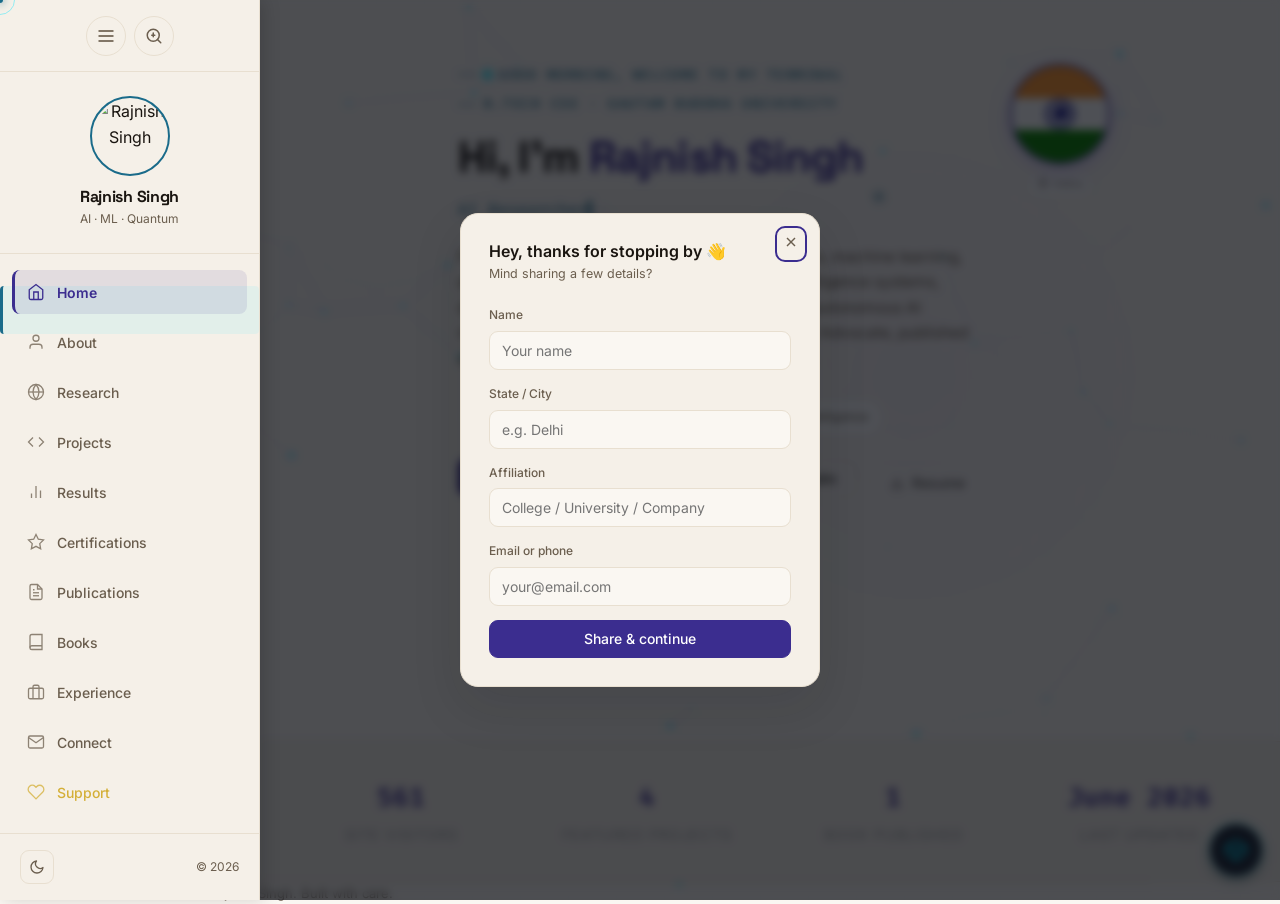
==== commit a463bb97: "Update YouTube channel link to @CallMeCipher" ====
--- a/.backups/sidebar-stable-v1/index.html
+++ b/.backups/sidebar-stable-v1/index.html
@@ -62,7 +62,7 @@
       "https://github.com/givemehat",
       "https://www.linkedin.com/in/rajnish-singh-a9a61022a/",
       "https://www.instagram.com/nonchalantapple/",
-      "https://www.youtube.com/@nonchalantpumpkin",
+      "https://www.youtube.com/@CallMeCipher",
       "https://medium.com/@rajnisihsingh"
     ]
   }
@@ -856,7 +856,7 @@
           <a href="https://github.com/givemehat" target="_blank" rel="noopener noreferrer" aria-label="GitHub" class="social-circle-btn">
             <svg width="20" height="20" viewBox="0 0 24 24" fill="currentColor"><path d="M12 0c-6.626 0-12 5.373-12 12 0 5.302 3.438 9.8 8.207 11.387.599.111.793-.261.793-.577v-2.234c-3.338.726-4.033-1.416-4.033-1.416-.546-1.387-1.333-1.756-1.333-1.756-1.089-.745.083-.729.083-.729 1.205.084 1.839 1.237 1.839 1.237 1.07 1.834 2.807 1.304 3.492.997.107-.775.418-1.305.762-1.604-2.665-.305-5.467-1.334-5.467-5.931 0-1.311.469-2.381 1.236-3.221-.124-.303-.535-1.524.117-3.176 0 0 1.008-.322 3.301 1.23.957-.266 1.983-.399 3.003-.404 1.02.005 2.047.138 3.006.404 2.291-1.552 3.297-1.23 3.297-1.23.653 1.653.242 2.874.118 3.176.77.84 1.235 1.911 1.235 3.221 0 4.609-2.807 5.624-5.479 5.921.43.372.823 1.102.823 2.222v3.293c0 .319.192.694.801.576 4.765-1.589 8.199-6.086 8.199-11.386 0-6.627-5.373-12-12-12z"/></svg>
           </a>
-          <a href="https://www.youtube.com/@nonchalantpumpkin" target="_blank" rel="noopener noreferrer" aria-label="YouTube" class="social-circle-btn">
+          <a href="https://www.youtube.com/@CallMeCipher" target="_blank" rel="noopener noreferrer" aria-label="YouTube" class="social-circle-btn">
             <svg width="20" height="20" viewBox="0 0 24 24" fill="currentColor"><path d="M23.498 6.186a3.016 3.016 0 00-2.122-2.136C19.505 3.545 12 3.545 12 3.545s-7.505 0-9.377.505A3.017 3.017 0 00.502 6.186C0 8.07 0 12 0 12s0 3.93.502 5.814a3.016 3.016 0 002.122 2.136c1.871.505 9.376.505 9.376.505s7.505 0 9.377-.505a3.015 3.015 0 002.122-2.136C24 15.93 24 12 24 12s0-3.93-.502-5.814zM9.545 15.568V8.432L15.818 12l-6.273 3.568z"/></svg>
           </a>
           <a href="https://medium.com/@rajnisihsingh" target="_blank" rel="noopener noreferrer" aria-label="Medium" class="social-circle-btn">
--- a/.backups/sidebar-stable-v1/css/tokens.css
+++ b/.backups/sidebar-stable-v1/css/tokens.css
@@ -6,64 +6,74 @@
 
 :root {
   /* ── Light / Cream Theme ── */
-  --bg:          #FAF7F2;
-  --bg-alt:      #F5F0E8;
-  --card:        #FFFFFF;
-  --card-hover:  #FDF9F3;
-  --line:        #E8DFD0;
-  --text:        #1A1510;
-  --text-dim:    #6B5E4E;
+  --bg: #faf7f2;
+  --bg-alt: #f5f0e8;
+  --card: #ffffff;
+  --card-hover: #fdf9f3;
+  --line: #e8dfd0;
+  --text: #1a1510;
+  --text-dim: #6b5e4e;
 
   /* Brand */
-  --violet:      #3B2D8F;
-  --violet-soft: rgba(59, 45, 143, 0.10);
-  --cyan:        #1A6B8A;
-  --gold:        #B8922A;
-  --gold-soft:   rgba(184, 146, 42, 0.12);
+  --violet: #3b2d8f;
+  --violet-soft: rgba(59, 45, 143, 0.1);
+  --cyan: #1a6b8a;
+  --gold: #b8922a;
+  --gold-soft: rgba(184, 146, 42, 0.12);
 
   /* Fonts */
-  --font-display: 'Space Grotesk', 'Sora', sans-serif;
-  --font-body:    'Inter', sans-serif;
-  --font-mono:    'JetBrains Mono', 'Fira Code', monospace;
+  --font-display: "Space Grotesk", "Sora", sans-serif;
+  --font-body: "Inter", sans-serif;
+  --font-mono: "JetBrains Mono", "Fira Code", monospace;
 
   /* Type Scale */
   --fs-display: clamp(40px, 6vw, 64px);
-  --fs-h1:      clamp(28px, 4vw, 44px);
-  --fs-h2:      clamp(22px, 3vw, 32px);
-  --fs-h3:      clamp(17px, 2.2vw, 22px);
-  --fs-body:    16px;
-  --fs-small:   13px;
+  --fs-h1: clamp(28px, 4vw, 44px);
+  --fs-h2: clamp(22px, 3vw, 32px);
+  --fs-h3: clamp(17px, 2.2vw, 22px);
+  --fs-body: 16px;
+  --fs-small: 13px;
 
   /* Weights */
-  --fw-regular:  400;
-  --fw-medium:   500;
+  --fw-regular: 400;
+  --fw-medium: 500;
   --fw-semibold: 600;
-  --fw-bold:     700;
+  --fw-bold: 700;
 
   /* Line Heights */
   --lh-tight: 1.15;
-  --lh-base:  1.65;
+  --lh-base: 1.65;
 
   /* Letter Spacing */
   --tracking-tight: -0.02em;
-  --tracking-wide:  0.12em;
+  --tracking-wide: 0.12em;
 
   /* Spacing Scale */
-  --sp-1: 4px;   --sp-2: 8px;   --sp-3: 12px;
-  --sp-4: 16px;  --sp-5: 20px;  --sp-6: 24px;
-  --sp-8: 32px;  --sp-10: 40px; --sp-12: 48px;
-  --sp-16: 64px; --sp-20: 80px; --sp-24: 96px;
+  --sp-1: 4px;
+  --sp-2: 8px;
+  --sp-3: 12px;
+  --sp-4: 16px;
+  --sp-5: 20px;
+  --sp-6: 24px;
+  --sp-8: 32px;
+  --sp-10: 40px;
+  --sp-12: 48px;
+  --sp-16: 64px;
+  --sp-20: 80px;
+  --sp-24: 96px;
   --sp-32: 128px;
 
   /* Border Radius */
-  --radius-sm: 6px;  --radius-md: 12px;
-  --radius-lg: 18px; --radius-xl: 24px;
+  --radius-sm: 6px;
+  --radius-md: 12px;
+  --radius-lg: 18px;
+  --radius-xl: 24px;
   --radius-full: 9999px;
 
   /* Shadows — warm tones for light mode */
   --shadow-sm: 0 1px 3px rgba(26, 21, 16, 0.08);
-  --shadow-md: 0 4px 12px rgba(26, 21, 16, 0.10);
-  --shadow-lg: 0 10px 30px rgba(26, 21, 16, 0.10);
+  --shadow-md: 0 4px 12px rgba(26, 21, 16, 0.1);
+  --shadow-lg: 0 10px 30px rgba(26, 21, 16, 0.1);
   --shadow-xl: 0 20px 50px rgba(26, 21, 16, 0.12);
   --glow-cyan: none;
   --glow-violet: none;
@@ -74,65 +84,79 @@
   --ease-slow: 400ms ease;
 
   /* Z-index */
-  --z-nav: 50; --z-admin: 150; --z-modal: 200; --z-toast: 300;
+  --z-nav: 50;
+  --z-admin: 150;
+  --z-modal: 200;
+  --z-toast: 300;
 
   /* Layout */
   --container-max: 1160px;
   --container-pad: 28px;
 
   /* Glass (light = very subtle) */
-  --glass-bg:     rgba(255, 255, 255, 0.70);
+  --glass-bg: rgba(255, 255, 255, 0.7);
   --glass-border: rgba(26, 21, 16, 0.08);
-  --glass-blur:   blur(12px);
+  --glass-blur: blur(12px);
 }
 
 /* ── Dark / Space Theme ── */
 body.dark,
 body[data-theme="dark"] {
-  --bg:          #050816;
-  --bg-alt:      #080D1A;
-  --card:        rgba(16, 20, 45, 0.80);
-  --card-hover:  rgba(22, 28, 58, 0.90);
-  --line:        rgba(255, 255, 255, 0.07);
-  --text:        #E8EAFF;
-  --text-dim:    #8892B0;
+  --bg: #050816;
+  --bg-alt: #080d1a;
+  --card: rgba(16, 20, 45, 0.8);
+  --card-hover: rgba(22, 28, 58, 0.9);
+  --line: rgba(255, 255, 255, 0.07);
+  --text: #e8eaff;
+  --text-dim: #8892b0;
 
-  --violet:      #8B5CF6;
+  --violet: #8b5cf6;
   --violet-soft: rgba(139, 92, 246, 0.15);
-  --cyan:        #00E5FF;
-  --gold:        #D4AF37;
-  --gold-soft:   rgba(212, 175, 55, 0.12);
+  --cyan: #00e5ff;
+  --gold: #d4af37;
+  --gold-soft: rgba(212, 175, 55, 0.12);
 
   /* Shadows — space glow */
   --shadow-sm: 0 1px 3px rgba(0, 0, 0, 0.6);
   --shadow-md: 0 4px 12px rgba(0, 0, 0, 0.5);
   --shadow-lg: 0 10px 30px rgba(0, 0, 0, 0.5);
   --shadow-xl: 0 20px 50px rgba(0, 0, 0, 0.6);
-  --glow-cyan:   0 0 20px rgba(0, 229, 255, 0.35), 0 0 40px rgba(0, 229, 255, 0.10);
-  --glow-violet: 0 0 20px rgba(139, 92, 246, 0.40), 0 0 40px rgba(139, 92, 246, 0.15);
+  --glow-cyan:
+    0 0 20px rgba(0, 229, 255, 0.35), 0 0 40px rgba(0, 229, 255, 0.1);
+  --glow-violet:
+    0 0 20px rgba(139, 92, 246, 0.4), 0 0 40px rgba(139, 92, 246, 0.15);
 
   /* Glass */
-  --glass-bg:     rgba(10, 14, 35, 0.65);
+  --glass-bg: rgba(10, 14, 35, 0.65);
   --glass-border: rgba(255, 255, 255, 0.06);
-  --glass-blur:   blur(20px);
+  --glass-blur: blur(20px);
 }
 
 /* Auto-dark support */
 @media (prefers-color-scheme: dark) {
   :root:not([data-theme="light"]) {
-    --bg: #050816; --bg-alt: #080D1A;
-    --card: rgba(16, 20, 45, 0.80); --card-hover: rgba(22, 28, 58, 0.90);
+    --bg: #050816;
+    --bg-alt: #080d1a;
+    --card: rgba(16, 20, 45, 0.8);
+    --card-hover: rgba(22, 28, 58, 0.9);
     --line: rgba(255, 255, 255, 0.07);
-    --text: #E8EAFF; --text-dim: #8892B0;
-    --violet: #8B5CF6; --violet-soft: rgba(139, 92, 246, 0.15);
-    --cyan: #00E5FF; --gold: #D4AF37; --gold-soft: rgba(212, 175, 55, 0.12);
-    --shadow-sm: 0 1px 3px rgba(0,0,0,.6);
-    --shadow-md: 0 4px 12px rgba(0,0,0,.5);
-    --shadow-lg: 0 10px 30px rgba(0,0,0,.5);
-    --shadow-xl: 0 20px 50px rgba(0,0,0,.6);
-    --glow-cyan:   0 0 20px rgba(0,229,255,0.35), 0 0 40px rgba(0,229,255,0.10);
-    --glow-violet: 0 0 20px rgba(139,92,246,0.40), 0 0 40px rgba(139,92,246,0.15);
-    --glass-bg: rgba(10, 14, 35, 0.65); --glass-border: rgba(255,255,255,0.06);
+    --text: #e8eaff;
+    --text-dim: #8892b0;
+    --violet: #8b5cf6;
+    --violet-soft: rgba(139, 92, 246, 0.15);
+    --cyan: #00e5ff;
+    --gold: #d4af37;
+    --gold-soft: rgba(212, 175, 55, 0.12);
+    --shadow-sm: 0 1px 3px rgba(0, 0, 0, 0.6);
+    --shadow-md: 0 4px 12px rgba(0, 0, 0, 0.5);
+    --shadow-lg: 0 10px 30px rgba(0, 0, 0, 0.5);
+    --shadow-xl: 0 20px 50px rgba(0, 0, 0, 0.6);
+    --glow-cyan:
+      0 0 20px rgba(0, 229, 255, 0.35), 0 0 40px rgba(0, 229, 255, 0.1);
+    --glow-violet:
+      0 0 20px rgba(139, 92, 246, 0.4), 0 0 40px rgba(139, 92, 246, 0.15);
+    --glass-bg: rgba(10, 14, 35, 0.65);
+    --glass-border: rgba(255, 255, 255, 0.06);
     --glass-blur: blur(20px);
   }
 }
--- a/.backups/sidebar-stable-v1/css/base.css
+++ b/.backups/sidebar-stable-v1/css/base.css
@@ -1,8 +1,16 @@
 /* ===== BASE.CSS ===== */
 /* Reset, typography, and global styles */
 
-*, *::before, *::after { box-sizing: border-box; margin: 0; padding: 0; }
-html { scroll-behavior: smooth; }
+*,
+*::before,
+*::after {
+  box-sizing: border-box;
+  margin: 0;
+  padding: 0;
+}
+html {
+  scroll-behavior: smooth;
+}
 body {
   margin: 0;
   font-family: var(--font-body);
@@ -13,7 +21,9 @@
   font-weight: var(--fw-regular);
   -webkit-font-smoothing: antialiased;
   -moz-osx-font-smoothing: grayscale;
-  transition: background .4s ease, color .4s ease;
+  transition:
+    background 0.4s ease,
+    color 0.4s ease;
   position: relative;
 }
 
@@ -22,7 +32,7 @@
   content: "";
   position: fixed;
   inset: 0;
-  background-image: 
+  background-image:
     linear-gradient(rgba(0, 229, 255, 0.015) 1px, transparent 1px),
     linear-gradient(90deg, rgba(0, 229, 255, 0.015) 1px, transparent 1px);
   background-size: 48px 48px;
@@ -39,15 +49,23 @@
   right: 10%;
   width: 480px;
   height: 480px;
-  background: radial-gradient(circle, rgba(139, 92, 246, 0.035) 0%, transparent 70%);
+  background: radial-gradient(
+    circle,
+    rgba(139, 92, 246, 0.035) 0%,
+    transparent 70%
+  );
   z-index: -2;
   pointer-events: none;
   animation: bgGlowFloat 14s ease-in-out infinite alternate;
 }
 
 @keyframes bgGlowFloat {
-  0% { transform: translate(0, 0) scale(1); }
-  100% { transform: translate(60px, -30px) scale(1.1); }
+  0% {
+    transform: translate(0, 0) scale(1);
+  }
+  100% {
+    transform: translate(60px, -30px) scale(1.1);
+  }
 }
 
 /* Custom Text Selection */
@@ -57,27 +75,61 @@
 }
 
 /* Typography */
-h1, h2, h3, h4 {
+h1,
+h2,
+h3,
+h4 {
   font-family: var(--font-display);
   font-weight: var(--fw-bold);
   letter-spacing: var(--tracking-tight);
   line-height: var(--lh-tight);
   color: var(--text);
 }
-h1 { font-size: var(--fs-h1); }
-h2 { font-size: var(--fs-h2); }
-h3 { font-size: var(--fs-h3); font-family: var(--font-body); font-weight: var(--fw-semibold); letter-spacing: 0; }
-h4 { font-size: var(--fs-body); font-family: var(--font-body); font-weight: var(--fw-medium); letter-spacing: 0; }
-
-p { max-width: 65ch; }
-
-a { color: inherit; text-decoration: none; }
-img { max-width: 100%; display: block; }
-ul, ol { list-style: none; }
+h1 {
+  font-size: var(--fs-h1);
+}
+h2 {
+  font-size: var(--fs-h2);
+}
+h3 {
+  font-size: var(--fs-h3);
+  font-family: var(--font-body);
+  font-weight: var(--fw-semibold);
+  letter-spacing: 0;
+}
+h4 {
+  font-size: var(--fs-body);
+  font-family: var(--font-body);
+  font-weight: var(--fw-medium);
+  letter-spacing: 0;
+}
+
+p {
+  max-width: 65ch;
+}
+
+a {
+  color: inherit;
+  text-decoration: none;
+}
+img {
+  max-width: 100%;
+  display: block;
+}
+ul,
+ol {
+  list-style: none;
+}
 
 /* Layout */
-.container { max-width: var(--container-max); margin: 0 auto; padding: 0 var(--container-pad); }
-section { padding: 64px 0 80px; }
+.container {
+  max-width: var(--container-max);
+  margin: 0 auto;
+  padding: 0 var(--container-pad);
+}
+section {
+  padding: 64px 0 80px;
+}
 
 /* Common text components */
 .eyebrow {
@@ -87,17 +139,38 @@
   letter-spacing: var(--tracking-wide);
   text-transform: uppercase;
   color: var(--cyan);
-  display: flex; align-items: center; gap: 8px;
+  display: flex;
+  align-items: center;
+  gap: 8px;
   margin-bottom: 18px;
 }
-.eyebrow::before { content: ''; width: 18px; height: 1px; background: var(--cyan); }
-
-.section-title { font-size: var(--fs-h1); font-family: var(--font-display); font-weight: var(--fw-bold); letter-spacing: var(--tracking-tight); margin-bottom: 14px; }
-.section-sub { color: var(--text-dim); max-width: 65ch; margin-bottom: 56px; font-size: var(--fs-body); line-height: var(--lh-base); }
+.eyebrow::before {
+  content: "";
+  width: 18px;
+  height: 1px;
+  background: var(--cyan);
+}
+
+.section-title {
+  font-size: var(--fs-h1);
+  font-family: var(--font-display);
+  font-weight: var(--fw-bold);
+  letter-spacing: var(--tracking-tight);
+  margin-bottom: 14px;
+}
+.section-sub {
+  color: var(--text-dim);
+  max-width: 65ch;
+  margin-bottom: 56px;
+  font-size: var(--fs-body);
+  line-height: var(--lh-base);
+}
 
 /* Accessibility: Reduced Motion */
 @media (prefers-reduced-motion: reduce) {
-  *, *::before, *::after {
+  *,
+  *::before,
+  *::after {
     animation-duration: 0.01ms !important;
     animation-iteration-count: 1 !important;
     transition-duration: 0.01ms !important;
@@ -109,8 +182,10 @@
 
 #particles-bg {
   position: absolute;
-  top: 0; left: 0;
-  width: 100%; height: 100%;
+  top: 0;
+  left: 0;
+  width: 100%;
+  height: 100%;
   z-index: -1;
   pointer-events: none;
   opacity: 0.6;
@@ -133,13 +208,25 @@
 
 /* ---- Custom Cursor ---- */
 @media (pointer: fine) {
-  body { cursor: none; }
-  a, button, .card, input, textarea, select, [role="button"] { cursor: none; }
-  
+  body {
+    cursor: none;
+  }
+  a,
+  button,
+  .card,
+  input,
+  textarea,
+  select,
+  [role="button"] {
+    cursor: none;
+  }
+
   .custom-cursor {
     position: fixed;
-    top: 0; left: 0;
-    width: 6px; height: 6px;
+    top: 0;
+    left: 0;
+    width: 6px;
+    height: 6px;
     background: var(--cyan);
     border-radius: 50%;
     pointer-events: none;
@@ -147,21 +234,27 @@
     transform: translate(-50%, -50%);
     box-shadow: 0 0 10px var(--cyan);
   }
-  
+
   .custom-cursor-follower {
     position: fixed;
-    top: 0; left: 0;
-    width: 30px; height: 30px;
+    top: 0;
+    left: 0;
+    width: 30px;
+    height: 30px;
     border: 1px solid rgba(0, 229, 255, 0.4);
     border-radius: 50%;
     pointer-events: none;
     z-index: 9999;
     transform: translate(-50%, -50%);
-    transition: width 0.3s, height 0.3s, background 0.3s;
-  }
-  
+    transition:
+      width 0.3s,
+      height 0.3s,
+      background 0.3s;
+  }
+
   .custom-cursor-follower.hover-active {
-    width: 50px; height: 50px;
+    width: 50px;
+    height: 50px;
     background: rgba(0, 229, 255, 0.1);
     border-color: rgba(0, 229, 255, 0.8);
   }
--- a/.backups/sidebar-stable-v1/css/components.css
+++ b/.backups/sidebar-stable-v1/css/components.css
@@ -2,11 +2,22 @@
 /* All reusable UI components */
 
 /* ---- Panel System ---- */
-.panel { display: none; }
-.panel.active { display: block; animation: panelIn .45s ease both; }
+.panel {
+  display: none;
+}
+.panel.active {
+  display: block;
+  animation: panelIn 0.45s ease both;
+}
 @keyframes panelIn {
-  from { opacity: 0; transform: translateY(14px); }
-  to { opacity: 1; transform: translateY(0); }
+  from {
+    opacity: 0;
+    transform: translateY(14px);
+  }
+  to {
+    opacity: 1;
+    transform: translateY(0);
+  }
 }
 
 /* ---- Cards ---- */
@@ -15,7 +26,11 @@
   border: 1px solid var(--line);
   border-radius: var(--radius-lg);
   padding: var(--sp-6);
-  transition: background var(--ease-base), border-color var(--ease-base), transform var(--ease-base), box-shadow var(--ease-base);
+  transition:
+    background var(--ease-base),
+    border-color var(--ease-base),
+    transform var(--ease-base),
+    box-shadow var(--ease-base);
   position: relative;
   display: flex;
   flex-direction: column;
@@ -55,13 +70,27 @@
   box-shadow: 0 10px 30px rgba(0, 229, 255, 0.08);
 }
 /* Staggered entrance */
-.card { animation: panelIn .5s ease both; }
-.card:nth-child(1) { animation-delay: .03s; }
-.card:nth-child(2) { animation-delay: .08s; }
-.card:nth-child(3) { animation-delay: .13s; }
-.card:nth-child(4) { animation-delay: .18s; }
-.card:nth-child(5) { animation-delay: .23s; }
-.card:nth-child(6) { animation-delay: .28s; }
+.card {
+  animation: panelIn 0.5s ease both;
+}
+.card:nth-child(1) {
+  animation-delay: 0.03s;
+}
+.card:nth-child(2) {
+  animation-delay: 0.08s;
+}
+.card:nth-child(3) {
+  animation-delay: 0.13s;
+}
+.card:nth-child(4) {
+  animation-delay: 0.18s;
+}
+.card:nth-child(5) {
+  animation-delay: 0.23s;
+}
+.card:nth-child(6) {
+  animation-delay: 0.28s;
+}
 
 .card .tag {
   font-family: var(--font-mono);
@@ -74,18 +103,38 @@
   margin-bottom: var(--sp-3);
   align-self: flex-start;
   font-weight: 500;
-  letter-spacing: .03em;
-}
-.card h3 { font-size: 17px; margin-bottom: var(--sp-2); }
-.card p { font-size: 13.5px; color: var(--text-dim); margin-bottom: var(--sp-3); line-height: 1.6; flex-grow: 1; }
+  letter-spacing: 0.03em;
+}
+.card h3 {
+  font-size: 17px;
+  margin-bottom: var(--sp-2);
+}
+.card p {
+  font-size: 13.5px;
+  color: var(--text-dim);
+  margin-bottom: var(--sp-3);
+  line-height: 1.6;
+  flex-grow: 1;
+}
 .card .links {
-  display: flex; gap: var(--sp-3); font-size: 13px;
-  margin-top: auto; padding-top: var(--sp-3);
+  display: flex;
+  gap: var(--sp-3);
+  font-size: 13px;
+  margin-top: auto;
+  padding-top: var(--sp-3);
   border-top: 1px solid var(--line);
   align-items: center;
 }
-.card .links a { color: var(--cyan); display: inline-flex; align-items: center; gap: 4px; transition: color var(--ease-fast); }
-.card .links a:hover { text-decoration: underline; }
+.card .links a {
+  color: var(--cyan);
+  display: inline-flex;
+  align-items: center;
+  gap: 4px;
+  transition: color var(--ease-fast);
+}
+.card .links a:hover {
+  text-decoration: underline;
+}
 
 /* Card Cover (gradient placeholder) */
 .card-cover {
@@ -94,12 +143,24 @@
   height: 8px;
   border-radius: var(--radius-lg) var(--radius-lg) 0 0;
 }
-.card-cover--gradient-1 { background: linear-gradient(135deg, #6F4CFF, #00D4FF); }
-.card-cover--gradient-2 { background: linear-gradient(135deg, #0090B8, #6F4CFF); }
-.card-cover--gradient-3 { background: linear-gradient(135deg, #00D4FF, #6F4CFF); }
-.card-cover--gradient-4 { background: linear-gradient(135deg, #6F4CFF, #FF6B6B); }
-.card-cover--gradient-5 { background: linear-gradient(135deg, #0090B8, #2FCF71); }
-.card-cover--gradient-6 { background: linear-gradient(135deg, #FF6B6B, #FFB347); }
+.card-cover--gradient-1 {
+  background: linear-gradient(135deg, #6f4cff, #00d4ff);
+}
+.card-cover--gradient-2 {
+  background: linear-gradient(135deg, #0090b8, #6f4cff);
+}
+.card-cover--gradient-3 {
+  background: linear-gradient(135deg, #00d4ff, #6f4cff);
+}
+.card-cover--gradient-4 {
+  background: linear-gradient(135deg, #6f4cff, #ff6b6b);
+}
+.card-cover--gradient-5 {
+  background: linear-gradient(135deg, #0090b8, #2fcf71);
+}
+.card-cover--gradient-6 {
+  background: linear-gradient(135deg, #ff6b6b, #ffb347);
+}
 
 /* Card Status */
 .card-status {
@@ -108,12 +169,21 @@
   font-weight: 500;
   padding: 3px 8px;
   border-radius: var(--radius-full);
-  letter-spacing: .04em;
+  letter-spacing: 0.04em;
   text-transform: uppercase;
 }
-.card-status--active { background: rgba(47,207,113,.12); color: #2FCF71; }
-.card-status--completed { background: var(--violet-soft); color: var(--violet); }
-.card-status--ongoing { background: rgba(0,144,184,.1); color: var(--cyan); }
+.card-status--active {
+  background: rgba(47, 207, 113, 0.12);
+  color: #2fcf71;
+}
+.card-status--completed {
+  background: var(--violet-soft);
+  color: var(--violet);
+}
+.card-status--ongoing {
+  background: rgba(0, 144, 184, 0.1);
+  color: var(--cyan);
+}
 
 /* Card Meta */
 .card-meta {
@@ -125,7 +195,12 @@
 }
 
 /* Card Keywords */
-.card-keywords { display: flex; flex-wrap: wrap; gap: 4px; margin-left: auto; }
+.card-keywords {
+  display: flex;
+  flex-wrap: wrap;
+  gap: 4px;
+  margin-left: auto;
+}
 .keyword {
   font-family: var(--font-mono);
   font-size: 10px;
@@ -137,12 +212,17 @@
 }
 
 /* Tech Stack Badges */
-.tech-stack { display: flex; flex-wrap: wrap; gap: 6px; margin-bottom: var(--sp-3); }
+.tech-stack {
+  display: flex;
+  flex-wrap: wrap;
+  gap: 6px;
+  margin-bottom: var(--sp-3);
+}
 .tech-badge {
   font-family: var(--font-mono);
   font-size: 11px;
   color: var(--cyan);
-  background: rgba(0,144,184,.08);
+  background: rgba(0, 144, 184, 0.08);
   padding: 3px 8px;
   border-radius: var(--radius-sm);
   font-weight: 500;
@@ -159,7 +239,9 @@
   padding: 0;
   transition: color var(--ease-fast);
 }
-.link-btn:hover { text-decoration: underline; }
+.link-btn:hover {
+  text-decoration: underline;
+}
 
 /* ---- Buttons ---- */
 .btn {
@@ -179,53 +261,140 @@
   text-decoration: none;
   line-height: 1;
 }
-.btn-primary { background: var(--violet); border-color: var(--violet); color: #fff; }
-.btn-primary:hover { background: #5a3de8; box-shadow: 0 0 15px var(--violet-soft); color: #fff; transform: scale(1.03); }
-.btn:not(.btn-primary):hover { border-color: var(--violet); color: var(--violet); transform: scale(1.03); }
-.btn:active { transform: scale(0.97); }
-.btn-ghost { border-color: transparent; color: var(--text-dim); }
-.btn-ghost:hover { border-color: var(--violet); color: var(--violet); background: var(--violet-soft); transform: scale(1.03); }
-.btn-sm { font-size: 12px; padding: 7px 12px; border-radius: 7px; }
+.btn-primary {
+  background: var(--violet);
+  border-color: var(--violet);
+  color: #fff;
+}
+.btn-primary:hover {
+  background: #5a3de8;
+  box-shadow: 0 0 15px var(--violet-soft);
+  color: #fff;
+  transform: scale(1.03);
+}
+.btn:not(.btn-primary):hover {
+  border-color: var(--violet);
+  color: var(--violet);
+  transform: scale(1.03);
+}
+.btn:active {
+  transform: scale(0.97);
+}
+.btn-ghost {
+  border-color: transparent;
+  color: var(--text-dim);
+}
+.btn-ghost:hover {
+  border-color: var(--violet);
+  color: var(--violet);
+  background: var(--violet-soft);
+  transform: scale(1.03);
+}
+.btn-sm {
+  font-size: 12px;
+  padding: 7px 12px;
+  border-radius: 7px;
+}
 .icon-btn {
-  width: 34px; height: 34px; border-radius: 9px; border: 1px solid var(--line);
-  display: flex; align-items: center; justify-content: center; cursor: pointer;
-  background: transparent; color: var(--text-dim); transition: all var(--ease-base);
-}
-.icon-btn:hover { color: var(--text); border-color: var(--violet); transform: scale(1.03); }
-.icon-btn:active { transform: scale(0.97); }
+  width: 34px;
+  height: 34px;
+  border-radius: 9px;
+  border: 1px solid var(--line);
+  display: flex;
+  align-items: center;
+  justify-content: center;
+  cursor: pointer;
+  background: transparent;
+  color: var(--text-dim);
+  transition: all var(--ease-base);
+}
+.icon-btn:hover {
+  color: var(--text);
+  border-color: var(--violet);
+  transform: scale(1.03);
+}
+.icon-btn:active {
+  transform: scale(0.97);
+}
 
 /* ---- Badges ---- */
 .badge {
-  display: inline-flex; align-items: center;
-  font-family: var(--font-mono); font-size: 10px; font-weight: 500;
-  padding: 3px 8px; border-radius: var(--radius-full);
-  letter-spacing: .03em;
-}
-.badge-violet { background: var(--violet-soft); color: var(--violet); }
-.badge-cyan { background: rgba(0,144,184,.1); color: var(--cyan); }
+  display: inline-flex;
+  align-items: center;
+  font-family: var(--font-mono);
+  font-size: 10px;
+  font-weight: 500;
+  padding: 3px 8px;
+  border-radius: var(--radius-full);
+  letter-spacing: 0.03em;
+}
+.badge-violet {
+  background: var(--violet-soft);
+  color: var(--violet);
+}
+.badge-cyan {
+  background: rgba(0, 144, 184, 0.1);
+  color: var(--cyan);
+}
 
 /* ---- Chips / Highlights ---- */
-.highlights { display: flex; flex-wrap: wrap; gap: 12px; margin: 34px 0 6px; }
+.highlights {
+  display: flex;
+  flex-wrap: wrap;
+  gap: 12px;
+  margin: 34px 0 6px;
+}
 .hl-chip {
-  display: flex; align-items: center; gap: 9px;
-  background: var(--card); border: 1px solid var(--line); border-radius: 12px;
-  padding: 12px 16px; font-size: 13px; transition: all var(--ease-base);
-}
-.hl-chip:hover { border-color: var(--violet); transform: translateY(-2px); box-shadow: var(--shadow-sm); }
-.hl-emoji { font-size: 17px; flex-shrink: 0; }
-.hl-text b { display: block; font-size: 13px; color: var(--text); }
-.hl-text span { display: block; font-size: 11px; color: var(--text-dim); margin-top: 1px; }
+  display: flex;
+  align-items: center;
+  gap: 9px;
+  background: var(--card);
+  border: 1px solid var(--line);
+  border-radius: 12px;
+  padding: 12px 16px;
+  font-size: 13px;
+  transition: all var(--ease-base);
+}
+.hl-chip:hover {
+  border-color: var(--violet);
+  transform: translateY(-2px);
+  box-shadow: var(--shadow-sm);
+}
+.hl-emoji {
+  font-size: 17px;
+  flex-shrink: 0;
+}
+.hl-text b {
+  display: block;
+  font-size: 13px;
+  color: var(--text);
+}
+.hl-text span {
+  display: block;
+  font-size: 11px;
+  color: var(--text-dim);
+  margin-top: 1px;
+}
 
 /* ---- Currently Badge ---- */
 .currently {
-  display: inline-flex; align-items: center; gap: 8px;
-  font-size: 12.5px; color: var(--text-dim);
-  background: var(--card); border: 1px solid var(--line);
-  padding: 7px 14px; border-radius: 20px; margin-bottom: 22px;
+  display: inline-flex;
+  align-items: center;
+  gap: 8px;
+  font-size: 12.5px;
+  color: var(--text-dim);
+  background: var(--card);
+  border: 1px solid var(--line);
+  padding: 7px 14px;
+  border-radius: 20px;
+  margin-bottom: 22px;
 }
 .dot-live {
-  width: 7px; height: 7px; border-radius: 50%; background: #2FCF71;
-  box-shadow: 0 0 8px #2FCF71;
+  width: 7px;
+  height: 7px;
+  border-radius: 50%;
+  background: #2fcf71;
+  box-shadow: 0 0 8px #2fcf71;
   animation: pulseGlow 1.8s ease-in-out infinite;
   flex-shrink: 0;
 }
@@ -245,82 +414,239 @@
   gap: 20px;
   text-align: center;
 }
-.stat-num { font-family: var(--font-mono); font-size: 26px; color: var(--violet); font-weight: 600; }
-.stat-label { font-size: 12px; color: var(--text-dim); text-transform: uppercase; letter-spacing: .08em; margin-top: 4px; }
+.stat-num {
+  font-family: var(--font-mono);
+  font-size: 26px;
+  color: var(--violet);
+  font-weight: 600;
+}
+.stat-label {
+  font-size: 12px;
+  color: var(--text-dim);
+  text-transform: uppercase;
+  letter-spacing: 0.08em;
+  margin-top: 4px;
+}
 
 /* ---- Timeline ---- */
-.timeline { position: relative; padding-left: 26px; }
-.timeline::before { content:''; position: absolute; left: 5px; top: 6px; bottom: 6px; width: 1px; background: var(--line); }
-.t-item { position: relative; padding-bottom: 26px; }
-.t-item:last-child { padding-bottom: 0; }
+.timeline {
+  position: relative;
+  padding-left: 26px;
+}
+.timeline::before {
+  content: "";
+  position: absolute;
+  left: 5px;
+  top: 6px;
+  bottom: 6px;
+  width: 1px;
+  background: var(--line);
+}
+.t-item {
+  position: relative;
+  padding-bottom: 26px;
+}
+.t-item:last-child {
+  padding-bottom: 0;
+}
 .t-dot {
-  position: absolute; left: -26px; top: 4px; width: 11px; height: 11px; border-radius: 50%;
-  background: var(--bg); border: 2px solid var(--violet);
-}
-.t-content { flex: 1; }
-.t-header { display: flex; align-items: center; justify-content: space-between; gap: var(--sp-2); }
-.t-title { font-weight: 600; font-size: 15px; font-family: var(--font-display); }
+  position: absolute;
+  left: -26px;
+  top: 4px;
+  width: 11px;
+  height: 11px;
+  border-radius: 50%;
+  background: var(--bg);
+  border: 2px solid var(--violet);
+}
+.t-content {
+  flex: 1;
+}
+.t-header {
+  display: flex;
+  align-items: center;
+  justify-content: space-between;
+  gap: var(--sp-2);
+}
+.t-title {
+  font-weight: 600;
+  font-size: 15px;
+  font-family: var(--font-display);
+}
 .t-expand-btn {
-  background: none; border: 1px solid var(--line); border-radius: var(--radius-sm);
-  width: 24px; height: 24px; display: flex; align-items: center; justify-content: center;
-  cursor: pointer; color: var(--text-dim); transition: all var(--ease-fast); flex-shrink: 0;
-}
-.t-expand-btn:hover { border-color: var(--violet); color: var(--violet); }
-.t-expand-btn[aria-expanded="true"] svg { transform: rotate(180deg); }
-.t-meta { font-family: var(--font-mono); font-size: 12px; color: var(--cyan); margin: 2px 0 6px; }
-.t-desc { color: var(--text-dim); font-size: 14px; line-height: 1.6; }
-.t-details { margin-top: var(--sp-3); }
-.t-details[hidden] { display: none; }
-.t-achievements { display: flex; flex-wrap: wrap; gap: 6px; }
+  background: none;
+  border: 1px solid var(--line);
+  border-radius: var(--radius-sm);
+  width: 24px;
+  height: 24px;
+  display: flex;
+  align-items: center;
+  justify-content: center;
+  cursor: pointer;
+  color: var(--text-dim);
+  transition: all var(--ease-fast);
+  flex-shrink: 0;
+}
+.t-expand-btn:hover {
+  border-color: var(--violet);
+  color: var(--violet);
+}
+.t-expand-btn[aria-expanded="true"] svg {
+  transform: rotate(180deg);
+}
+.t-meta {
+  font-family: var(--font-mono);
+  font-size: 12px;
+  color: var(--cyan);
+  margin: 2px 0 6px;
+}
+.t-desc {
+  color: var(--text-dim);
+  font-size: 14px;
+  line-height: 1.6;
+}
+.t-details {
+  margin-top: var(--sp-3);
+}
+.t-details[hidden] {
+  display: none;
+}
+.t-achievements {
+  display: flex;
+  flex-wrap: wrap;
+  gap: 6px;
+}
 
 /* ---- Modals ---- */
 .modal-overlay {
-  position: fixed; inset: 0;
-  background: rgba(4,6,14,.7); backdrop-filter: blur(4px);
-  display: none; align-items: center; justify-content: center;
+  position: fixed;
+  inset: 0;
+  background: rgba(4, 6, 14, 0.7);
+  backdrop-filter: blur(4px);
+  display: none;
+  align-items: center;
+  justify-content: center;
   z-index: var(--z-modal);
 }
-.modal-overlay.active, .modal-overlay:not([hidden]) { display: flex; }
-.modal-overlay[hidden] { display: none; }
+.modal-overlay.active,
+.modal-overlay:not([hidden]) {
+  display: flex;
+}
+.modal-overlay[hidden] {
+  display: none;
+}
 .modal {
-  width: 340px; background: var(--bg-alt); border: 1px solid var(--line);
-  border-radius: var(--radius-lg); padding: 28px; position: relative;
+  width: 340px;
+  background: var(--bg-alt);
+  border: 1px solid var(--line);
+  border-radius: var(--radius-lg);
+  padding: 28px;
+  position: relative;
   box-shadow: var(--shadow-xl);
-  animation: panelIn .3s ease both;
-}
-.modal--wide { width: 420px; max-height: 70vh; overflow-y: auto; }
-.modal--detail { width: 640px; max-width: 90vw; max-height: 80vh; overflow-y: auto; }
-.modal h3 { font-size: 16px; margin-bottom: 4px; }
-.modal .sub { font-size: 12.5px; color: var(--text-dim); margin-bottom: 20px; }
+  animation: panelIn 0.3s ease both;
+}
+.modal--wide {
+  width: 420px;
+  max-height: 70vh;
+  overflow-y: auto;
+}
+.modal--detail {
+  width: 640px;
+  max-width: 90vw;
+  max-height: 80vh;
+  overflow-y: auto;
+}
+.modal h3 {
+  font-size: 16px;
+  margin-bottom: 4px;
+}
+.modal .sub {
+  font-size: 12.5px;
+  color: var(--text-dim);
+  margin-bottom: 20px;
+}
 .modal-close {
-  position: absolute; top: 16px; right: 16px; background: none; border: none;
-  color: var(--text-dim); cursor: pointer; font-size: 16px; padding: 4px;
-  border-radius: var(--radius-sm); transition: color var(--ease-fast);
-}
-.modal-close:hover { color: var(--text); }
-.modal-error { color: #FF6B6B; font-size: 12.5px; margin-top: 6px; display: none; }
-.modal-actions { display: flex; gap: 10px; margin-top: var(--sp-4); }
-.lead-modal { width: 360px; }
-.thanks { text-align: center; padding: 10px 0; font-size: 14px; color: var(--text-dim); }
-.thanks[hidden] { display: none; }
-.thanks b { color: var(--violet); }
+  position: absolute;
+  top: 16px;
+  right: 16px;
+  background: none;
+  border: none;
+  color: var(--text-dim);
+  cursor: pointer;
+  font-size: 16px;
+  padding: 4px;
+  border-radius: var(--radius-sm);
+  transition: color var(--ease-fast);
+}
+.modal-close:hover {
+  color: var(--text);
+}
+.modal-error {
+  color: #ff6b6b;
+  font-size: 12.5px;
+  margin-top: 6px;
+  display: none;
+}
+.modal-actions {
+  display: flex;
+  gap: 10px;
+  margin-top: var(--sp-4);
+}
+.lead-modal {
+  width: 360px;
+}
+.thanks {
+  text-align: center;
+  padding: 10px 0;
+  font-size: 14px;
+  color: var(--text-dim);
+}
+.thanks[hidden] {
+  display: none;
+}
+.thanks b {
+  color: var(--violet);
+}
 
 /* ---- Forms ---- */
-.field { margin-bottom: 14px; }
-.field label { font-size: 12px; color: var(--text-dim); display: block; margin-bottom: 6px; font-weight: 500; }
-.field input, .field textarea {
-  width: 100%; padding: 10px 12px; border-radius: 9px; border: 1px solid var(--line);
-  background: var(--bg); color: var(--text); font-family: var(--font-body); font-size: 14px;
-  transition: border-color var(--ease-fast), box-shadow var(--ease-fast);
-}
-.field input:focus, .field textarea:focus {
-  outline: none; border-color: var(--violet);
+.field {
+  margin-bottom: 14px;
+}
+.field label {
+  font-size: 12px;
+  color: var(--text-dim);
+  display: block;
+  margin-bottom: 6px;
+  font-weight: 500;
+}
+.field input,
+.field textarea {
+  width: 100%;
+  padding: 10px 12px;
+  border-radius: 9px;
+  border: 1px solid var(--line);
+  background: var(--bg);
+  color: var(--text);
+  font-family: var(--font-body);
+  font-size: 14px;
+  transition:
+    border-color var(--ease-fast),
+    box-shadow var(--ease-fast);
+}
+.field input:focus,
+.field textarea:focus {
+  outline: none;
+  border-color: var(--violet);
   box-shadow: 0 0 0 3px var(--violet-soft);
 }
-.field textarea { resize: vertical; min-height: 80px; }
+.field textarea {
+  resize: vertical;
+  min-height: 80px;
+}
 
 /* Contact Form Specifics */
-.contact-form-wide input, .contact-form-wide textarea {
+.contact-form-wide input,
+.contact-form-wide textarea {
   width: 100%;
   padding: 14px 18px;
   border-radius: 8px;
@@ -330,143 +656,364 @@
   font-family: var(--font-body);
   font-size: 15px;
   margin-bottom: 16px;
-  transition: border-color var(--ease-fast), box-shadow var(--ease-fast);
-}
-.contact-form-wide input::placeholder, .contact-form-wide textarea::placeholder {
+  transition:
+    border-color var(--ease-fast),
+    box-shadow var(--ease-fast);
+}
+.contact-form-wide input::placeholder,
+.contact-form-wide textarea::placeholder {
   color: #94a3b8; /* text-slate-400 */
 }
-.contact-form-wide input:focus, .contact-form-wide textarea:focus {
+.contact-form-wide input:focus,
+.contact-form-wide textarea:focus {
   outline: none;
   border-color: var(--cyan);
   box-shadow: 0 0 0 3px rgba(0, 229, 255, 0.2);
 }
-.contact-form-wide input:user-invalid, .contact-form-wide textarea:user-invalid {
+.contact-form-wide input:user-invalid,
+.contact-form-wide textarea:user-invalid {
   border-color: #ef4444; /* red-500 */
 }
 /* ---- Grids ---- */
-.grid-2 { display: grid; grid-template-columns: repeat(2, 1fr); gap: 22px; }
-.grid-3 { display: grid; grid-template-columns: repeat(3, 1fr); gap: 22px; }
-.grid-4 { display: grid; grid-template-columns: repeat(4, 1fr); gap: 16px; }
+.grid-2 {
+  display: grid;
+  grid-template-columns: repeat(2, 1fr);
+  gap: 22px;
+}
+.grid-3 {
+  display: grid;
+  grid-template-columns: repeat(3, 1fr);
+  gap: 22px;
+}
+.grid-4 {
+  display: grid;
+  grid-template-columns: repeat(4, 1fr);
+  gap: 16px;
+}
 
 /* ---- Connect Cards ---- */
 .connect-card {
-  border: 1px solid var(--line); border-radius: 14px; padding: 22px; background: var(--card);
-  display: flex; flex-direction: column; gap: 10px; transition: all var(--ease-base);
-  text-decoration: none; color: inherit;
-}
-.connect-card:hover { border-color: var(--violet); transform: translateY(-2px); box-shadow: var(--shadow-sm); color: inherit; }
-.connect-icon { color: var(--violet); flex-shrink: 0; }
-.connect-card .plat { font-family: var(--font-mono); font-size: 12px; color: var(--text-dim); text-transform: uppercase; letter-spacing: .06em; }
-.connect-card .handle { font-size: 15px; font-weight: 600; }
+  border: 1px solid var(--line);
+  border-radius: 14px;
+  padding: 22px;
+  background: var(--card);
+  display: flex;
+  flex-direction: column;
+  gap: 10px;
+  transition: all var(--ease-base);
+  text-decoration: none;
+  color: inherit;
+}
+.connect-card:hover {
+  border-color: var(--violet);
+  transform: translateY(-2px);
+  box-shadow: var(--shadow-sm);
+  color: inherit;
+}
+.connect-icon {
+  color: var(--violet);
+  flex-shrink: 0;
+}
+.connect-card .plat {
+  font-family: var(--font-mono);
+  font-size: 12px;
+  color: var(--text-dim);
+  text-transform: uppercase;
+  letter-spacing: 0.06em;
+}
+.connect-card .handle {
+  font-size: 15px;
+  font-weight: 600;
+}
 
 /* ---- Publication Cards ---- */
-.pub-card { gap: var(--sp-2); }
+.pub-card {
+  gap: var(--sp-2);
+}
 .pub-type-badge {
-  font-family: var(--font-mono); font-size: 10px; font-weight: 600;
-  color: #fff; background: var(--violet); padding: 3px 10px;
-  border-radius: var(--radius-full); display: inline-block; margin-bottom: var(--sp-2);
-  text-transform: uppercase; letter-spacing: .05em; align-self: flex-start;
-}
-.pub-type-badge--review { background: #FFB347; color: #15142A; }
-.pub-authors { font-size: 13px; color: var(--text-dim); margin-bottom: 4px; }
-.pub-venue { font-size: 12px; color: var(--text-dim); display: flex; align-items: center; gap: 4px; margin-bottom: var(--sp-2); }
-.pub-abstract { font-size: 13px; color: var(--text-dim); line-height: 1.6; flex-grow: 1; }
-.pub-links { display: flex; gap: 8px; margin-top: var(--sp-3); padding-top: var(--sp-3); border-top: 1px solid var(--line); }
+  font-family: var(--font-mono);
+  font-size: 10px;
+  font-weight: 600;
+  color: #fff;
+  background: var(--violet);
+  padding: 3px 10px;
+  border-radius: var(--radius-full);
+  display: inline-block;
+  margin-bottom: var(--sp-2);
+  text-transform: uppercase;
+  letter-spacing: 0.05em;
+  align-self: flex-start;
+}
+.pub-type-badge--review {
+  background: #ffb347;
+  color: #15142a;
+}
+.pub-authors {
+  font-size: 13px;
+  color: var(--text-dim);
+  margin-bottom: 4px;
+}
+.pub-venue {
+  font-size: 12px;
+  color: var(--text-dim);
+  display: flex;
+  align-items: center;
+  gap: 4px;
+  margin-bottom: var(--sp-2);
+}
+.pub-abstract {
+  font-size: 13px;
+  color: var(--text-dim);
+  line-height: 1.6;
+  flex-grow: 1;
+}
+.pub-links {
+  display: flex;
+  gap: 8px;
+  margin-top: var(--sp-3);
+  padding-top: var(--sp-3);
+  border-top: 1px solid var(--line);
+}
 
 /* ---- Book Cards ---- */
-.book-card { flex-direction: row; gap: var(--sp-5); align-items: flex-start; }
+.book-card {
+  flex-direction: row;
+  gap: var(--sp-5);
+  align-items: flex-start;
+}
 .book-cover {
-  width: 100px; min-height: 140px; flex-shrink: 0;
+  width: 100px;
+  min-height: 140px;
+  flex-shrink: 0;
   background: linear-gradient(135deg, var(--violet), var(--cyan));
-  border-radius: var(--radius-sm); position: relative; overflow: hidden;
-  display: flex; flex-direction: column; align-items: center; justify-content: center;
+  border-radius: var(--radius-sm);
+  position: relative;
+  overflow: hidden;
+  display: flex;
+  flex-direction: column;
+  align-items: center;
+  justify-content: center;
   box-shadow: var(--shadow-md);
 }
 .book-spine {
-  position: absolute; left: 0; top: 0; bottom: 0; width: 6px;
-  background: rgba(0,0,0,.15);
-}
-.book-front { text-align: center; padding: var(--sp-2); }
-.book-emoji { font-size: 28px; display: block; margin-bottom: 4px; }
-.book-title-mini { font-size: 10px; color: rgba(255,255,255,.9); font-weight: 600; line-height: 1.2; }
-.book-info { flex: 1; }
-.book-info h3 { font-size: 17px; margin-bottom: 4px; }
-.book-meta { font-size: 12px; color: var(--text-dim); display: flex; gap: 6px; margin-bottom: var(--sp-2); flex-wrap: wrap; }
-.book-info p { font-size: 13px; color: var(--text-dim); margin-bottom: var(--sp-3); }
-.book-links { display: flex; gap: 8px; }
+  position: absolute;
+  left: 0;
+  top: 0;
+  bottom: 0;
+  width: 6px;
+  background: rgba(0, 0, 0, 0.15);
+}
+.book-front {
+  text-align: center;
+  padding: var(--sp-2);
+}
+.book-emoji {
+  font-size: 28px;
+  display: block;
+  margin-bottom: 4px;
+}
+.book-title-mini {
+  font-size: 10px;
+  color: rgba(255, 255, 255, 0.9);
+  font-weight: 600;
+  line-height: 1.2;
+}
+.book-info {
+  flex: 1;
+}
+.book-info h3 {
+  font-size: 17px;
+  margin-bottom: 4px;
+}
+.book-meta {
+  font-size: 12px;
+  color: var(--text-dim);
+  display: flex;
+  gap: 6px;
+  margin-bottom: var(--sp-2);
+  flex-wrap: wrap;
+}
+.book-info p {
+  font-size: 13px;
+  color: var(--text-dim);
+  margin-bottom: var(--sp-3);
+}
+.book-links {
+  display: flex;
+  gap: 8px;
+}
 
 /* ---- Filter / Tab Pills ---- */
-.filter-bar { display: flex; flex-wrap: wrap; gap: 8px; margin-bottom: var(--sp-8); }
+.filter-bar {
+  display: flex;
+  flex-wrap: wrap;
+  gap: 8px;
+  margin-bottom: var(--sp-8);
+}
 .tab-pill {
-  font-family: var(--font-body); font-size: 13px; font-weight: 500;
-  padding: 7px 16px; border-radius: var(--radius-full);
-  border: 1px solid var(--line); background: transparent; color: var(--text-dim);
-  cursor: pointer; transition: all var(--ease-fast);
-}
-.tab-pill:hover { border-color: var(--violet); color: var(--text); }
-.tab-pill.active { background: var(--violet); border-color: var(--violet); color: #fff; }
+  font-family: var(--font-body);
+  font-size: 13px;
+  font-weight: 500;
+  padding: 7px 16px;
+  border-radius: var(--radius-full);
+  border: 1px solid var(--line);
+  background: transparent;
+  color: var(--text-dim);
+  cursor: pointer;
+  transition: all var(--ease-fast);
+}
+.tab-pill:hover {
+  border-color: var(--violet);
+  color: var(--text);
+}
+.tab-pill.active {
+  background: var(--violet);
+  border-color: var(--violet);
+  color: #fff;
+}
 
 /* ---- Add Card (Admin) ---- */
 .add-card-btn {
-  border: 1px dashed var(--line); border-radius: var(--radius-lg);
-  display: flex; align-items: center; justify-content: center;
-  color: var(--text-dim); cursor: pointer; font-size: 13px; min-height: 120px;
+  border: 1px dashed var(--line);
+  border-radius: var(--radius-lg);
+  display: flex;
+  align-items: center;
+  justify-content: center;
+  color: var(--text-dim);
+  cursor: pointer;
+  font-size: 13px;
+  min-height: 120px;
   transition: all var(--ease-base);
 }
-.add-card-btn:hover { border-color: var(--violet); color: var(--violet); }
+.add-card-btn:hover {
+  border-color: var(--violet);
+  color: var(--violet);
+}
 
 /* ---- Admin Bar ---- */
 .admin-bar {
-  position: fixed; bottom: 0; left: 0; right: 0; z-index: var(--z-admin);
-  background: var(--violet); color: #fff; padding: 12px 24px;
-  display: flex; align-items: center; justify-content: space-between;
-  font-size: 13px; font-family: var(--font-mono);
-}
-.admin-bar[hidden] { display: none; }
-.admin-bar span { display: flex; align-items: center; gap: 8px; }
-.a-actions { display: flex; gap: 10px; align-items: center; }
-.admin-bar button, .a-actions button {
-  background: rgba(255,255,255,.15); border: none; color: #fff; padding: 7px 14px;
-  border-radius: 7px; font-size: 12px; cursor: pointer; font-family: var(--font-body);
+  position: fixed;
+  bottom: 0;
+  left: 0;
+  right: 0;
+  z-index: var(--z-admin);
+  background: var(--violet);
+  color: #fff;
+  padding: 12px 24px;
+  display: flex;
+  align-items: center;
+  justify-content: space-between;
+  font-size: 13px;
+  font-family: var(--font-mono);
+}
+.admin-bar[hidden] {
+  display: none;
+}
+.admin-bar span {
+  display: flex;
+  align-items: center;
+  gap: 8px;
+}
+.a-actions {
+  display: flex;
+  gap: 10px;
+  align-items: center;
+}
+.admin-bar button,
+.a-actions button {
+  background: rgba(255, 255, 255, 0.15);
+  border: none;
+  color: #fff;
+  padding: 7px 14px;
+  border-radius: 7px;
+  font-size: 12px;
+  cursor: pointer;
+  font-family: var(--font-body);
   transition: background var(--ease-fast);
 }
-.admin-bar button:hover, .a-actions button:hover { background: rgba(255,255,255,.28); }
-[contenteditable="true"] { outline: 2px dashed var(--cyan); outline-offset: 4px; border-radius: 4px; }
+.admin-bar button:hover,
+.a-actions button:hover {
+  background: rgba(255, 255, 255, 0.28);
+}
+[contenteditable="true"] {
+  outline: 2px dashed var(--cyan);
+  outline-offset: 4px;
+  border-radius: 4px;
+}
 
 /* ---- Toast ---- */
 .toast-container {
-  position: fixed; bottom: var(--sp-6); right: var(--sp-6);
-  z-index: var(--z-toast); display: flex; flex-direction: column; gap: var(--sp-2);
+  position: fixed;
+  bottom: var(--sp-6);
+  right: var(--sp-6);
+  z-index: var(--z-toast);
+  display: flex;
+  flex-direction: column;
+  gap: var(--sp-2);
   pointer-events: none;
 }
 .toast {
-  background: var(--card); border: 1px solid var(--line); border-radius: var(--radius-md);
-  padding: 12px 20px; box-shadow: var(--shadow-lg); font-size: 13px;
-  display: flex; align-items: center; gap: var(--sp-2);
+  background: var(--card);
+  border: 1px solid var(--line);
+  border-radius: var(--radius-md);
+  padding: 12px 20px;
+  box-shadow: var(--shadow-lg);
+  font-size: 13px;
+  display: flex;
+  align-items: center;
+  gap: var(--sp-2);
   pointer-events: auto;
-  animation: slideInRight .3s ease both;
-}
-.toast--success { border-left: 3px solid #2FCF71; }
-.toast--error { border-left: 3px solid #FF6B6B; }
-.toast--info { border-left: 3px solid var(--violet); }
+  animation: slideInRight 0.3s ease both;
+}
+.toast--success {
+  border-left: 3px solid #2fcf71;
+}
+.toast--error {
+  border-left: 3px solid #ff6b6b;
+}
+.toast--info {
+  border-left: 3px solid var(--violet);
+}
 @keyframes slideInRight {
-  from { opacity: 0; transform: translateX(40px); }
-  to { opacity: 1; transform: translateX(0); }
+  from {
+    opacity: 0;
+    transform: translateX(40px);
+  }
+  to {
+    opacity: 1;
+    transform: translateX(0);
+  }
 }
 
 /* ---- Animations ---- */
 @keyframes floatY {
-  0%,100% { transform: translateY(0); }
-  50% { transform: translateY(-6px); }
+  0%,
+  100% {
+    transform: translateY(0);
+  }
+  50% {
+    transform: translateY(-6px);
+  }
 }
 @keyframes pulseGlow {
-  0%,100% { box-shadow: 0 0 0px var(--violet); }
-  50% { box-shadow: 0 0 14px var(--violet); }
-}
-@keyframes blink { 50% { opacity: 0; } }
+  0%,
+  100% {
+    box-shadow: 0 0 0px var(--violet);
+  }
+  50% {
+    box-shadow: 0 0 14px var(--violet);
+  }
+}
+@keyframes blink {
+  50% {
+    opacity: 0;
+  }
+}
 
 /* ---- Nav Pill Highlight ---- */
-.nav-links { position: relative; }
+.nav-links {
+  position: relative;
+}
 .nav-pill {
   position: absolute;
   left: 0;
@@ -480,4 +1027,7 @@
   transition: transform 0.4s cubic-bezier(0.34, 1.56, 0.64, 1);
   opacity: 0; /* hidden until active link is found */
 }
-.nav-links a { position: relative; z-index: 1; }
+.nav-links a {
+  position: relative;
+  z-index: 1;
+}
--- a/.backups/sidebar-stable-v1/css/accessibility.css
+++ b/.backups/sidebar-stable-v1/css/accessibility.css
@@ -13,7 +13,7 @@
   z-index: 1000;
   font-size: 14px;
   font-weight: 600;
-  transition: top .2s;
+  transition: top 0.2s;
   text-decoration: none;
 }
 .skip-link:focus {
@@ -27,13 +27,21 @@
   outline-offset: 2px;
 }
 /* Remove default outline when not using keyboard */
-:focus:not(:focus-visible) { outline: none; }
+:focus:not(:focus-visible) {
+  outline: none;
+}
 
 /* Screen reader only */
 .sr-only {
-  position: absolute; width: 1px; height: 1px;
-  padding: 0; margin: -1px; overflow: hidden;
-  clip: rect(0,0,0,0); white-space: nowrap; border: 0;
+  position: absolute;
+  width: 1px;
+  height: 1px;
+  padding: 0;
+  margin: -1px;
+  overflow: hidden;
+  clip: rect(0, 0, 0, 0);
+  white-space: nowrap;
+  border: 0;
 }
 
 /* High contrast */
@@ -46,12 +54,17 @@
     --text-dim: #ccc;
     --line: #666;
   }
-  .card, .connect-card { border-width: 2px; }
+  .card,
+  .connect-card {
+    border-width: 2px;
+  }
 }
 
 /* Reduced motion */
 @media (prefers-reduced-motion: reduce) {
-  *, *::before, *::after {
+  *,
+  *::before,
+  *::after {
     animation-duration: 0.01ms !important;
     animation-iteration-count: 1 !important;
     transition-duration: 0.01ms !important;
--- a/.backups/sidebar-stable-v1/css/responsive.css
+++ b/.backups/sidebar-stable-v1/css/responsive.css
@@ -2,7 +2,6 @@
 
 /* Desktop sidebar collapse & mobile drawer now handled entirely in sidebar.css */
 /* Do not redefine #sidebar width/transform/margin here to avoid conflicts */
-
 
 /* Ultrawide */
 @media (min-width: 1920px) {
@@ -13,7 +12,9 @@
 
 /* Laptop */
 @media (max-width: 1024px) {
-  .connect-grid { grid-template-columns: repeat(2, 1fr); }
+  .connect-grid {
+    grid-template-columns: repeat(2, 1fr);
+  }
 }
 
 /* Tablet & Mobile */
@@ -48,49 +49,113 @@
     cursor: pointer;
     padding: 8px;
   }
-  
+
   /* Mobile sidebar handled in sidebar.css */
-  .about-grid { grid-template-columns: 1fr; gap: 40px; }
-  .grid-3 { grid-template-columns: repeat(2, 1fr); }
-  .stats-inner { grid-template-columns: repeat(2, 1fr); }
-  .skills-grid { grid-template-columns: repeat(3, 1fr); gap: 32px 16px; }
+  .about-grid {
+    grid-template-columns: 1fr;
+    gap: 40px;
+  }
+  .grid-3 {
+    grid-template-columns: repeat(2, 1fr);
+  }
+  .stats-inner {
+    grid-template-columns: repeat(2, 1fr);
+  }
+  .skills-grid {
+    grid-template-columns: repeat(3, 1fr);
+    gap: 32px 16px;
+  }
 }
 
 /* Mobile */
 @media (max-width: 640px) {
   .hero-visual {
-    position: static; flex-direction: row; justify-content: flex-start;
-    margin-bottom: 18px; animation: none;
+    position: static;
+    flex-direction: row;
+    justify-content: flex-start;
+    margin-bottom: 18px;
+    animation: none;
   }
-  .hero h1 { padding-right: 0; font-size: 34px; }
-  .grid-3, .grid-2 { grid-template-columns: 1fr; }
-  .connect-grid { grid-template-columns: 1fr; }
-  .book-card { flex-direction: column; }
-  .book-cover { width: 100%; min-height: 120px; }
-  section { padding: 48px 0 56px; }
-  .section-alt { padding: 48px 0 56px; }
+  .hero h1 {
+    padding-right: 0;
+    font-size: 34px;
+  }
+  .grid-3,
+  .grid-2 {
+    grid-template-columns: 1fr;
+  }
+  .connect-grid {
+    grid-template-columns: 1fr;
+  }
+  .book-card {
+    flex-direction: column;
+  }
+  .book-cover {
+    width: 100%;
+    min-height: 120px;
+  }
+  section {
+    padding: 48px 0 56px;
+  }
+  .section-alt {
+    padding: 48px 0 56px;
+  }
   .filter-bar {
-    overflow-x: auto; flex-wrap: nowrap;
-    -webkit-overflow-scrolling: touch; padding-bottom: 8px;
+    overflow-x: auto;
+    flex-wrap: nowrap;
+    -webkit-overflow-scrolling: touch;
+    padding-bottom: 8px;
   }
-  .filter-bar::-webkit-scrollbar { display: none; }
-  .tab-pill { white-space: nowrap; }
-  .modal { width: calc(100vw - 32px); }
-  .modal--wide { width: calc(100vw - 32px); }
-  .modal--detail { width: calc(100vw - 32px); }
-  
-  .contact-form-wide { grid-template-columns: 1fr; }
-  .cf-right textarea { min-height: 120px; }
+  .filter-bar::-webkit-scrollbar {
+    display: none;
+  }
+  .tab-pill {
+    white-space: nowrap;
+  }
+  .modal {
+    width: calc(100vw - 32px);
+  }
+  .modal--wide {
+    width: calc(100vw - 32px);
+  }
+  .modal--detail {
+    width: calc(100vw - 32px);
+  }
+
+  .contact-form-wide {
+    grid-template-columns: 1fr;
+  }
+  .cf-right textarea {
+    min-height: 120px;
+  }
 }
 
 /* Small Mobile */
 @media (max-width: 480px) {
-  .hero h1 { font-size: 28px; }
-  .btn-row { flex-direction: column; }
-  .btn-row .btn { width: 100%; justify-content: center; }
-  .highlights { gap: 8px; }
-  .hl-chip { padding: 10px 12px; }
-  .stats-inner { grid-template-columns: repeat(2, 1fr); gap: 12px; }
-  .stat-num { font-size: 22px; }
-  .connect-card { padding: 16px; }
+  .hero h1 {
+    font-size: 28px;
+  }
+  .btn-row {
+    flex-direction: column;
+  }
+  .btn-row .btn {
+    width: 100%;
+    justify-content: center;
+  }
+  .highlights {
+    gap: 8px;
+  }
+  .hl-chip {
+    padding: 10px 12px;
+  }
+  .stats-inner {
+    grid-template-columns: repeat(2, 1fr);
+    gap: 12px;
+  }
+  .stat-num {
+    font-size: 22px;
+  }
+  .connect-card {
+    padding: 16px;
+  }
 }
--- a/.backups/sidebar-stable-v1/css/game.css
+++ b/.backups/sidebar-stable-v1/css/game.css
@@ -2,7 +2,7 @@
    CYBER ARCADE PORTAL (Synthwave / Neon Tech Aesthetic)
    ========================================================= */
 
-@import url('https://fonts.googleapis.com/css2?family=Orbitron:wght@400;700;900&display=swap');
+@import url("https://fonts.googleapis.com/css2?family=Orbitron:wght@400;700;900&display=swap");
 
 /* Pinned Tab */
 #game-tab {
@@ -12,7 +12,7 @@
   transform: translateY(-50%);
   background: rgba(11, 17, 32, 0.85);
   backdrop-filter: blur(8px);
-  border: 1px solid #00E5FF;
+  border: 1px solid #00e5ff;
   border-right: none;
   padding: 20px 10px;
   border-radius: 12px 0 0 12px;
@@ -29,8 +29,13 @@
 }
 
 @keyframes widgetGlow {
-  0%, 100% { box-shadow: 0 0 15px rgba(0, 229, 255, 0.2); }
-  50% { box-shadow: 0 0 25px rgba(0, 229, 255, 0.5); }
+  0%,
+  100% {
+    box-shadow: 0 0 15px rgba(0, 229, 255, 0.2);
+  }
+  50% {
+    box-shadow: 0 0 25px rgba(0, 229, 255, 0.5);
+  }
 }
 
 #game-tab:hover {
@@ -41,22 +46,29 @@
 
 .scanline {
   position: absolute;
-  top: 0; left: 0; right: 0;
+  top: 0;
+  left: 0;
+  right: 0;
   height: 4px;
   background: rgba(0, 229, 255, 0.5);
-  box-shadow: 0 0 10px #00E5FF;
+  box-shadow: 0 0 10px #00e5ff;
   animation: scan 2s linear infinite;
   opacity: 0.5;
 }
 
 @keyframes scan {
-  0% { transform: translateY(-100%); }
-  100% { transform: translateY(200px); }
+  0% {
+    transform: translateY(-100%);
+  }
+  100% {
+    transform: translateY(200px);
+  }
 }
 
 #game-tab .tab-icon {
-  width: 28px; height: 28px;
-  color: #00E5FF;
+  width: 28px;
+  height: 28px;
+  color: #00e5ff;
   animation: pulseNeon 2s infinite alternate;
 }
 
@@ -64,19 +76,25 @@
   writing-mode: vertical-rl;
   text-orientation: mixed;
   color: #fff;
-  font-family: 'Orbitron', sans-serif;
+  font-family: "Orbitron", sans-serif;
   font-size: 14px;
   font-weight: 700;
   text-transform: uppercase;
 }
 
 @keyframes pulseNeon {
-  0% { filter: drop-shadow(0 0 2px #00E5FF); }
-  100% { filter: drop-shadow(0 0 8px #00E5FF); }
+  0% {
+    filter: drop-shadow(0 0 2px #00e5ff);
+  }
+  100% {
+    filter: drop-shadow(0 0 8px #00e5ff);
+  }
 }
 
 /* Modal Overlay & Body Lock */
-body.game-open { overflow: hidden; }
+body.game-open {
+  overflow: hidden;
+}
 
 /* The Expanded Dashboard Panel (Full Screen) */
 #game-panel {
@@ -101,8 +119,17 @@
 .arcade-scanline-overlay {
   position: absolute;
   inset: 0;
-  background: linear-gradient(rgba(18, 16, 16, 0) 50%, rgba(0, 0, 0, 0.25) 50%), linear-gradient(90deg, rgba(255, 0, 0, 0.06), rgba(0, 255, 0, 0.02), rgba(0, 0, 255, 0.06));
-  background-size: 100% 4px, 3px 100%;
+  background:
+    linear-gradient(rgba(18, 16, 16, 0) 50%, rgba(0, 0, 0, 0.25) 50%),
+    linear-gradient(
+      90deg,
+      rgba(255, 0, 0, 0.06),
+      rgba(0, 255, 0, 0.02),
+      rgba(0, 0, 255, 0.06)
+    );
+  background-size:
+    100% 4px,
+    3px 100%;
   pointer-events: none;
   z-index: 99;
 }
@@ -115,16 +142,16 @@
   justify-content: space-between;
   align-items: center;
   padding: 16px 32px;
-  border-bottom: 1px solid #FF0055;
+  border-bottom: 1px solid #ff0055;
   background: rgba(255, 0, 85, 0.1);
   box-shadow: 0 4px 20px rgba(255, 0, 85, 0.2);
 }
 
 .game-header h3 {
-  color: #FF0055;
+  color: #ff0055;
   margin: 0;
-  font-family: 'Orbitron', sans-serif;
-  text-shadow: 0 0 10px #FF0055;
+  font-family: "Orbitron", sans-serif;
+  text-shadow: 0 0 10px #ff0055;
 }
 
 /* Make sure the content areas inside the panel can scroll */
@@ -136,7 +163,9 @@
   scrollbar-width: thin;
   scrollbar-color: var(--cyan) transparent;
 }
-.game-content::-webkit-scrollbar { width: 6px; }
+.game-content::-webkit-scrollbar {
+  width: 6px;
+}
 .game-content::-webkit-scrollbar-thumb {
   background: var(--cyan);
   border-radius: 4px;
@@ -151,7 +180,7 @@
   transition: all 0.2s;
 }
 .close-game-btn:hover {
-  color: #FF0055;
+  color: #ff0055;
   transform: scale(1.1);
 }
 
@@ -169,13 +198,15 @@
 
 /* Pre-Screen (Game Selection) */
 .arcade-title {
-  font-family: 'Orbitron', sans-serif;
+  font-family: "Orbitron", sans-serif;
   font-size: 32px;
   font-weight: 900;
   color: #fff;
   text-align: center;
   margin-bottom: 40px;
-  text-shadow: 0 0 10px #00E5FF, 0 0 20px #00E5FF;
+  text-shadow:
+    0 0 10px #00e5ff,
+    0 0 20px #00e5ff;
 }
 
 .arcade-cards-grid {
@@ -196,15 +227,25 @@
   text-align: center;
   position: relative;
   overflow: hidden;
-  transition: transform 0.3s cubic-bezier(0.175, 0.885, 0.32, 1.275), border-color 0.3s, box-shadow 0.3s;
+  transition:
+    transform 0.3s cubic-bezier(0.175, 0.885, 0.32, 1.275),
+    border-color 0.3s,
+    box-shadow 0.3s;
   cursor: default;
 }
 
 .arcade-card-glint {
   position: absolute;
-  top: 0; left: -100%;
-  width: 50%; height: 100%;
-  background: linear-gradient(to right, transparent, rgba(255,255,255,0.1), transparent);
+  top: 0;
+  left: -100%;
+  width: 50%;
+  height: 100%;
+  background: linear-gradient(
+    to right,
+    transparent,
+    rgba(255, 255, 255, 0.1),
+    transparent
+  );
   transform: skewX(-20deg);
 }
 
@@ -216,11 +257,19 @@
 }
 
 @keyframes glint {
-  100% { left: 200%; }
-}
-
-#card-flyer:hover { border-color: #9062FF; box-shadow: 0 0 30px rgba(144, 98, 255, 0.3); }
-#card-stroop:hover { border-color: #00E5FF; box-shadow: 0 0 30px rgba(0, 229, 255, 0.3); }
+  100% {
+    left: 200%;
+  }
+}
+
+#card-flyer:hover {
+  border-color: #9062ff;
+  box-shadow: 0 0 30px rgba(144, 98, 255, 0.3);
+}
+#card-stroop:hover {
+  border-color: #00e5ff;
+  box-shadow: 0 0 30px rgba(0, 229, 255, 0.3);
+}
 
 .arcade-card-icon {
   font-size: 48px;
@@ -228,13 +277,17 @@
 }
 
 .arcade-card h3 {
-  font-family: 'Orbitron', sans-serif;
+  font-family: "Orbitron", sans-serif;
   font-size: 24px;
   color: #fff;
   margin-bottom: 12px;
 }
-#card-flyer h3 { text-shadow: 0 0 10px #9062FF; }
-#card-stroop h3 { text-shadow: 0 0 10px #00E5FF; }
+#card-flyer h3 {
+  text-shadow: 0 0 10px #9062ff;
+}
+#card-stroop h3 {
+  text-shadow: 0 0 10px #00e5ff;
+}
 
 .arcade-card p {
   color: var(--text-dim);
@@ -245,15 +298,15 @@
 }
 
 .high-score-badge {
-  background: rgba(0,0,0,0.5);
+  background: rgba(0, 0, 0, 0.5);
   border-radius: 20px;
   padding: 8px 16px;
-  font-family: 'Orbitron', sans-serif;
+  font-family: "Orbitron", sans-serif;
   font-size: 12px;
-  color: #FFD700;
+  color: #ffd700;
   margin-bottom: 24px;
   display: inline-block;
-  border: 1px solid rgba(255,215,0,0.3);
+  border: 1px solid rgba(255, 215, 0, 0.3);
 }
 
 .btn-insert-coin {
@@ -263,7 +316,7 @@
   color: #fff;
   border: 2px solid #fff;
   border-radius: 4px;
-  font-family: 'Orbitron', sans-serif;
+  font-family: "Orbitron", sans-serif;
   font-size: 14px;
   font-weight: 700;
   cursor: pointer;
@@ -272,15 +325,34 @@
 }
 
 @keyframes blink {
-  0%, 100% { opacity: 1; }
-  50% { opacity: 0.6; }
-}
-
-#btn-start-flyer { border-color: #9062FF; color: #9062FF; }
-#btn-start-flyer:hover { background: #9062FF; color: #fff; box-shadow: 0 0 20px #9062FF; }
-
-#btn-start-stroop { border-color: #00E5FF; color: #00E5FF; }
-#btn-start-stroop:hover { background: #00E5FF; color: #000; box-shadow: 0 0 20px #00E5FF; }
+  0%,
+  100% {
+    opacity: 1;
+  }
+  50% {
+    opacity: 0.6;
+  }
+}
+
+#btn-start-flyer {
+  border-color: #9062ff;
+  color: #9062ff;
+}
+#btn-start-flyer:hover {
+  background: #9062ff;
+  color: #fff;
+  box-shadow: 0 0 20px #9062ff;
+}
+
+#btn-start-stroop {
+  border-color: #00e5ff;
+  color: #00e5ff;
+}
+#btn-start-stroop:hover {
+  background: #00e5ff;
+  color: #000;
+  box-shadow: 0 0 20px #00e5ff;
+}
 
 /* Arena Screens Common */
 .arena-screen {
@@ -289,12 +361,13 @@
 
 .btn-back-arcade {
   position: absolute;
-  top: 24px; left: 24px;
+  top: 24px;
+  left: 24px;
   background: transparent;
   border: 1px solid #333;
   color: #888;
   padding: 8px 16px;
-  font-family: 'Orbitron', sans-serif;
+  font-family: "Orbitron", sans-serif;
   font-size: 12px;
   cursor: pointer;
   border-radius: 4px;
@@ -314,7 +387,7 @@
   max-width: 800px;
   height: 500px;
   background: #0a0a0a;
-  border: 2px solid #9062FF;
+  border: 2px solid #9062ff;
   border-radius: 8px;
   box-shadow: 0 0 30px rgba(144, 98, 255, 0.2);
   cursor: pointer;
@@ -324,10 +397,10 @@
   position: absolute;
   top: 24px;
   right: 24px;
-  font-family: 'Orbitron', sans-serif;
+  font-family: "Orbitron", sans-serif;
   font-size: 24px;
-  color: #9062FF;
-  text-shadow: 0 0 10px #9062FF;
+  color: #9062ff;
+  text-shadow: 0 0 10px #9062ff;
   z-index: 101;
 }
 
@@ -335,26 +408,28 @@
    GAME 2: STROOP CRISIS
    --------------------------------- */
 #game-timer-container {
-  width: 100%; max-width: 600px;
+  width: 100%;
+  max-width: 600px;
   height: 8px;
-  background: rgba(255,255,255,0.1);
+  background: rgba(255, 255, 255, 0.1);
   border-radius: 4px;
   margin-bottom: 24px;
   overflow: hidden;
 }
 #game-timer-bar {
-  height: 100%; width: 100%;
-  background: #00FF66;
-  box-shadow: 0 0 15px #00FF66;
+  height: 100%;
+  width: 100%;
+  background: #00ff66;
+  box-shadow: 0 0 15px #00ff66;
   transform-origin: left;
 }
 .timer-danger {
-  background: #FF0055 !important;
-  box-shadow: 0 0 20px #FF0055 !important;
+  background: #ff0055 !important;
+  box-shadow: 0 0 20px #ff0055 !important;
 }
 
 .round-counter {
-  font-family: 'Orbitron', sans-serif;
+  font-family: "Orbitron", sans-serif;
   color: #888;
   margin-bottom: 40px;
   letter-spacing: 2px;
@@ -362,12 +437,14 @@
 
 #stroop-word-container {
   height: 150px;
-  display: flex; align-items: center; justify-content: center;
+  display: flex;
+  align-items: center;
+  justify-content: center;
   margin-bottom: 60px;
 }
 
 #stroop-word {
-  font-family: 'Orbitron', sans-serif;
+  font-family: "Orbitron", sans-serif;
   font-size: 80px;
   font-weight: 900;
   text-transform: uppercase;
@@ -379,38 +456,51 @@
 
 /* Glitch animation class */
 .stroop-glitch {
-  animation: glitch-anim 0.3s cubic-bezier(.25, .46, .45, .94) both infinite;
+  animation: glitch-anim 0.3s cubic-bezier(0.25, 0.46, 0.45, 0.94) both infinite;
 }
 @keyframes glitch-anim {
-  0% { transform: translate(0) }
-  20% { transform: translate(-2px, 2px) }
-  40% { transform: translate(-2px, -2px) }
-  60% { transform: translate(2px, 2px) }
-  80% { transform: translate(2px, -2px) }
-  100% { transform: translate(0) }
+  0% {
+    transform: translate(0);
+  }
+  20% {
+    transform: translate(-2px, 2px);
+  }
+  40% {
+    transform: translate(-2px, -2px);
+  }
+  60% {
+    transform: translate(2px, 2px);
+  }
+  80% {
+    transform: translate(2px, -2px);
+  }
+  100% {
+    transform: translate(0);
+  }
 }
 
 .stroop-grid {
   display: grid;
   grid-template-columns: 1fr 1fr;
   gap: 24px;
-  width: 100%; max-width: 600px;
+  width: 100%;
+  max-width: 600px;
 }
 
 .stroop-btn {
   background: transparent;
-  border: 2px solid rgba(255,255,255,0.2);
+  border: 2px solid rgba(255, 255, 255, 0.2);
   border-radius: 8px;
   padding: 24px;
   color: #fff;
   font-size: 20px;
   font-weight: 700;
-  font-family: 'Orbitron', sans-serif;
+  font-family: "Orbitron", sans-serif;
   cursor: pointer;
   transition: all 0.1s;
 }
 .stroop-btn:hover {
-  background: rgba(255,255,255,0.1);
+  background: rgba(255, 255, 255, 0.1);
   border-color: #fff;
   transform: scale(1.05);
 }
@@ -418,88 +508,135 @@
 #combo-tracker {
   position: absolute;
   top: 100px;
-  font-family: 'Orbitron', sans-serif;
+  font-family: "Orbitron", sans-serif;
   font-size: 32px;
-  color: #FFD700;
-  text-shadow: 0 0 20px #FFD700;
+  color: #ffd700;
+  text-shadow: 0 0 20px #ffd700;
   animation: popIn 0.3s cubic-bezier(0.175, 0.885, 0.32, 1.275);
 }
 
 @keyframes popIn {
-  0% { transform: scale(0.5); opacity: 0; }
-  100% { transform: scale(1); opacity: 1; }
+  0% {
+    transform: scale(0.5);
+    opacity: 0;
+  }
+  100% {
+    transform: scale(1);
+    opacity: 1;
+  }
 }
 
 #timeout-overlay {
   position: absolute;
   inset: 0;
-  display: flex; align-items: center; justify-content: center;
-  background: rgba(255,0,85,0.3);
-  color: #FF0055;
-  font-family: 'Orbitron', sans-serif;
+  display: flex;
+  align-items: center;
+  justify-content: center;
+  background: rgba(255, 0, 85, 0.3);
+  color: #ff0055;
+  font-family: "Orbitron", sans-serif;
   font-size: 100px;
   font-weight: 900;
-  text-shadow: 0 0 40px #FF0055;
+  text-shadow: 0 0 40px #ff0055;
   z-index: 200;
   pointer-events: none;
   animation: flashRed 0.5s ease-out forwards;
 }
 
 @keyframes flashRed {
-  0% { opacity: 1; transform: scale(1.2); }
-  100% { opacity: 0; transform: scale(1); }
+  0% {
+    opacity: 1;
+    transform: scale(1.2);
+  }
+  100% {
+    opacity: 0;
+    transform: scale(1);
+  }
 }
 
 /* Generic Arcade Game Over Overlay */
 .arcade-game-over {
   position: absolute;
-  top: 50%; left: 50%;
+  top: 50%;
+  left: 50%;
   transform: translate(-50%, -50%);
-  background: rgba(10,10,15,0.95);
+  background: rgba(10, 10, 15, 0.95);
   border: 2px solid #555;
   border-radius: 12px;
   padding: 40px;
   text-align: center;
   z-index: 150;
-  box-shadow: 0 20px 50px rgba(0,0,0,0.8);
-  width: 90%; max-width: 400px;
-}
-
-#flyer-game-over { border-color: #9062FF; box-shadow: 0 0 40px rgba(144,98,255,0.3); }
-#stroop-game-over { border-color: #00E5FF; box-shadow: 0 0 40px rgba(0,229,255,0.3); }
+  box-shadow: 0 20px 50px rgba(0, 0, 0, 0.8);
+  width: 90%;
+  max-width: 400px;
+}
+
+#flyer-game-over {
+  border-color: #9062ff;
+  box-shadow: 0 0 40px rgba(144, 98, 255, 0.3);
+}
+#stroop-game-over {
+  border-color: #00e5ff;
+  box-shadow: 0 0 40px rgba(0, 229, 255, 0.3);
+}
 
 .glitch-text {
-  font-family: 'Orbitron', sans-serif;
-  font-size: 32px; color: #9062FF;
-  text-shadow: 0 0 10px #9062FF;
+  font-family: "Orbitron", sans-serif;
+  font-size: 32px;
+  color: #9062ff;
+  text-shadow: 0 0 10px #9062ff;
   margin-bottom: 24px;
 }
 
 .eval-stat {
-  display: flex; flex-direction: column; gap: 8px;
+  display: flex;
+  flex-direction: column;
+  gap: 8px;
   margin-bottom: 20px;
 }
-.eval-label { color: #888; font-size: 12px; letter-spacing: 1px; }
-.eval-value { color: #fff; font-size: 24px; font-weight: 700; font-family: 'Orbitron', sans-serif;}
+.eval-label {
+  color: #888;
+  font-size: 12px;
+  letter-spacing: 1px;
+}
+.eval-value {
+  color: #fff;
+  font-size: 24px;
+  font-weight: 700;
+  font-family: "Orbitron", sans-serif;
+}
 
 .arcade-new-record {
-  color: #FFD700;
-  font-family: 'Orbitron', sans-serif;
+  color: #ffd700;
+  font-family: "Orbitron", sans-serif;
   font-size: 18px;
   margin-top: 16px;
-  text-shadow: 0 0 10px #FFD700;
+  text-shadow: 0 0 10px #ffd700;
   animation: blink 1s infinite;
 }
 
 /* Screenshake class applied to arena */
 .shake-hard {
-  animation: shake 0.4s cubic-bezier(.36,.07,.19,.97) both;
+  animation: shake 0.4s cubic-bezier(0.36, 0.07, 0.19, 0.97) both;
 }
 @keyframes shake {
-  10%, 90% { transform: translate3d(-4px, 0, 0); }
-  20%, 80% { transform: translate3d(4px, 0, 0); }
-  30%, 50%, 70% { transform: translate3d(-8px, 0, 0); }
-  40%, 60% { transform: translate3d(8px, 0, 0); }
+  10%,
+  90% {
+    transform: translate3d(-4px, 0, 0);
+  }
+  20%,
+  80% {
+    transform: translate3d(4px, 0, 0);
+  }
+  30%,
+  50%,
+  70% {
+    transform: translate3d(-8px, 0, 0);
+  }
+  40%,
+  60% {
+    transform: translate3d(8px, 0, 0);
+  }
 }
 
 /* =======================================================
@@ -508,7 +645,7 @@
 .arcade-modal-overlay {
   position: absolute;
   inset: 0;
-  background: rgba(0,0,0,0.85);
+  background: rgba(0, 0, 0, 0.85);
   backdrop-filter: blur(10px);
   -webkit-backdrop-filter: blur(10px);
   z-index: 500;
@@ -525,16 +662,16 @@
   text-align: center;
   width: 90%;
   max-width: 450px;
-  box-shadow: 0 0 50px rgba(0,255,102,0.1);
+  box-shadow: 0 0 50px rgba(0, 255, 102, 0.1);
   animation: popIn 0.3s cubic-bezier(0.175, 0.885, 0.32, 1.275);
 }
 
 .arcade-input {
   width: 100%;
-  background: rgba(0,0,0,0.5);
+  background: rgba(0, 0, 0, 0.5);
   border: 1px solid #555;
   color: #fff;
-  font-family: 'Orbitron', sans-serif;
+  font-family: "Orbitron", sans-serif;
   font-size: 20px;
   padding: 16px;
   text-align: center;
@@ -544,8 +681,8 @@
   transition: all 0.2s;
 }
 .arcade-input:focus {
-  border-color: #00FF66;
-  box-shadow: 0 0 15px rgba(0,255,102,0.3);
+  border-color: #00ff66;
+  box-shadow: 0 0 15px rgba(0, 255, 102, 0.3);
 }
 
 .leaderboard-tabs {
@@ -560,7 +697,7 @@
   border: 1px solid #555;
   color: #888;
   padding: 12px 24px;
-  font-family: 'Orbitron', sans-serif;
+  font-family: "Orbitron", sans-serif;
   font-size: 12px;
   font-weight: 700;
   border-radius: 4px;
@@ -574,15 +711,15 @@
 }
 
 .lb-tab.active {
-  border-color: #FFD700;
-  color: #FFD700;
-  box-shadow: 0 0 15px rgba(255,215,0,0.3);
+  border-color: #ffd700;
+  color: #ffd700;
+  box-shadow: 0 0 15px rgba(255, 215, 0, 0.3);
 }
 
 .leaderboard-container {
   width: 100%;
   max-width: 700px;
-  background: rgba(0,0,0,0.6);
+  background: rgba(0, 0, 0, 0.6);
   border: 1px solid #333;
   border-radius: 8px;
   overflow-y: auto;
@@ -593,13 +730,13 @@
 .arcade-table {
   width: 100%;
   border-collapse: collapse;
-  font-family: 'Orbitron', sans-serif;
+  font-family: "Orbitron", sans-serif;
   font-size: 14px;
   text-align: left;
 }
 
 .arcade-table th {
-  background: rgba(255,255,255,0.05);
+  background: rgba(255, 255, 255, 0.05);
   color: #aaa;
   padding: 16px;
   border-bottom: 2px solid #555;
@@ -614,17 +751,29 @@
   color: #fff;
 }
 
-.arcade-table tr.rank-1 td { color: #FFD700; font-weight: 700; text-shadow: 0 0 10px rgba(255,215,0,0.5); }
-.arcade-table tr.rank-2 td { color: #C0C0C0; font-weight: 700; text-shadow: 0 0 10px rgba(192,192,192,0.5); }
-.arcade-table tr.rank-3 td { color: #CD7F32; font-weight: 700; text-shadow: 0 0 10px rgba(205,127,50,0.5); }
+.arcade-table tr.rank-1 td {
+  color: #ffd700;
+  font-weight: 700;
+  text-shadow: 0 0 10px rgba(255, 215, 0, 0.5);
+}
+.arcade-table tr.rank-2 td {
+  color: #c0c0c0;
+  font-weight: 700;
+  text-shadow: 0 0 10px rgba(192, 192, 192, 0.5);
+}
+.arcade-table tr.rank-3 td {
+  color: #cd7f32;
+  font-weight: 700;
+  text-shadow: 0 0 10px rgba(205, 127, 50, 0.5);
+}
 
 .arcade-table tr:hover {
-  background: rgba(255,255,255,0.05);
+  background: rgba(255, 255, 255, 0.05);
 }
 
 .current-user-row {
   background: rgba(0, 255, 102, 0.1) !important;
-  border-left: 4px solid #00FF66;
+  border-left: 4px solid #00ff66;
 }
 
 .leaderboard-congrats {
@@ -634,21 +783,25 @@
   display: flex;
   align-items: center;
   justify-content: center;
-  background: rgba(0,0,0,0.9);
+  background: rgba(0, 0, 0, 0.9);
   flex-direction: column;
   animation: flashWinner 1s ease-out;
   pointer-events: none;
 }
 .leaderboard-congrats h1 {
-  font-family: 'Orbitron', sans-serif;
+  font-family: "Orbitron", sans-serif;
   font-size: 48px;
-  color: #FFD700;
-  text-shadow: 0 0 30px #FFD700;
+  color: #ffd700;
+  text-shadow: 0 0 30px #ffd700;
   margin-bottom: 20px;
 }
 @keyframes flashWinner {
-  0% { background: #fff; }
-  100% { background: rgba(0,0,0,0.9); }
+  0% {
+    background: #fff;
+  }
+  100% {
+    background: rgba(0, 0, 0, 0.9);
+  }
 }
 
 /* ---------------------------------
@@ -671,12 +824,15 @@
   align-items: center;
   width: 100%;
   max-width: 450px;
-  font-family: 'Orbitron', sans-serif;
+  font-family: "Orbitron", sans-serif;
   font-size: 14px;
-  color: #00E5FF;
-  text-shadow: 0 0 8px rgba(0,229,255,0.5);
-}
-.sudoku-timer, .sudoku-mistakes { letter-spacing: 0.08em; }
+  color: #00e5ff;
+  text-shadow: 0 0 8px rgba(0, 229, 255, 0.5);
+}
+.sudoku-timer,
+.sudoku-mistakes {
+  letter-spacing: 0.08em;
+}
 
 /* Difficulty pills */
 .sudoku-difficulty-selector {
@@ -688,23 +844,26 @@
   max-width: 450px;
 }
 .btn-diff {
-  font-family: 'Orbitron', sans-serif;
+  font-family: "Orbitron", sans-serif;
   font-size: 11px;
   padding: 6px 12px;
   border-radius: 20px;
   border: 1px solid #333;
-  background: rgba(0,0,0,0.5);
+  background: rgba(0, 0, 0, 0.5);
   color: #888;
   cursor: pointer;
   transition: all 0.2s;
   letter-spacing: 0.05em;
 }
-.btn-diff:hover { border-color: #00E5FF; color: #00E5FF; }
+.btn-diff:hover {
+  border-color: #00e5ff;
+  color: #00e5ff;
+}
 .btn-diff.active {
-  background: rgba(0,229,255,0.15);
-  border-color: #00E5FF;
-  color: #00E5FF;
-  box-shadow: 0 0 10px rgba(0,229,255,0.3);
+  background: rgba(0, 229, 255, 0.15);
+  border-color: #00e5ff;
+  color: #00e5ff;
+  box-shadow: 0 0 10px rgba(0, 229, 255, 0.3);
 }
 
 /* ── Board ── */
@@ -714,11 +873,11 @@
   width: 100%;
   max-width: 450px;
   aspect-ratio: 1 / 1;
-  border: 2px solid #00E5FF;
-  box-shadow: 0 0 20px rgba(0,229,255,0.25);
+  border: 2px solid #00e5ff;
+  box-shadow: 0 0 20px rgba(0, 229, 255, 0.25);
   border-radius: 4px;
   overflow: hidden;
-  background: #00E5FF; /* gap colour = thin cyan lines */
+  background: #00e5ff; /* gap colour = thin cyan lines */
   gap: 1px;
   margin: 0 auto;
 }
@@ -729,7 +888,7 @@
   display: flex;
   align-items: center;
   justify-content: center;
-  font-family: 'Orbitron', sans-serif;
+  font-family: "Orbitron", sans-serif;
   font-size: clamp(14px, 2.5vw, 22px);
   font-weight: 700;
   cursor: pointer;
@@ -740,43 +899,84 @@
 }
 
 /* 3×3 box borders — added by JS via classList */
-.sudoku-cell.box-right  { border-right:  2px solid #00E5FF; }
-.sudoku-cell.box-bottom { border-bottom: 2px solid #00E5FF; }
+.sudoku-cell.box-right {
+  border-right: 2px solid #00e5ff;
+}
+.sudoku-cell.box-bottom {
+  border-bottom: 2px solid #00e5ff;
+}
 
 /* States */
-.sudoku-cell.fixed    { color: #e0f7ff; }
-.sudoku-cell.user     { color: #FFD700; text-shadow: 0 0 6px rgba(255,215,0,0.5); }
-.sudoku-cell.selected { background: rgba(0,229,255,0.35); box-shadow: inset 0 0 12px rgba(0,229,255,0.6); }
-.sudoku-cell.zone     { background: rgba(0,229,255,0.07); }
-.sudoku-cell.same     { background: rgba(0,229,255,0.18); }
-.sudoku-cell.error    { color: #FF0055 !important; background: rgba(255,0,85,0.18) !important; text-shadow: 0 0 8px #FF0055; }
-.sudoku-cell.conflict { animation: conflictPulse 0.7s ease; }
+.sudoku-cell.fixed {
+  color: #e0f7ff;
+}
+.sudoku-cell.user {
+  color: #ffd700;
+  text-shadow: 0 0 6px rgba(255, 215, 0, 0.5);
+}
+.sudoku-cell.selected {
+  background: rgba(0, 229, 255, 0.35);
+  box-shadow: inset 0 0 12px rgba(0, 229, 255, 0.6);
+}
+.sudoku-cell.zone {
+  background: rgba(0, 229, 255, 0.07);
+}
+.sudoku-cell.same {
+  background: rgba(0, 229, 255, 0.18);
+}
+.sudoku-cell.error {
+  color: #ff0055 !important;
+  background: rgba(255, 0, 85, 0.18) !important;
+  text-shadow: 0 0 8px #ff0055;
+}
+.sudoku-cell.conflict {
+  animation: conflictPulse 0.7s ease;
+}
 @keyframes conflictPulse {
-  0%,100% { box-shadow: none; }
-  50%      { box-shadow: inset 0 0 0 2px #FF0055, 0 0 12px #FF0055; }
+  0%,
+  100% {
+    box-shadow: none;
+  }
+  50% {
+    box-shadow:
+      inset 0 0 0 2px #ff0055,
+      0 0 12px #ff0055;
+  }
 }
 
 /* Hover (only non-selected, non-fixed) */
-.sudoku-cell:not(.selected):not(.fixed):hover { background: rgba(0,229,255,0.12); }
+.sudoku-cell:not(.selected):not(.fixed):hover {
+  background: rgba(0, 229, 255, 0.12);
+}
 
 /* ── Loading skeleton ── */
-.sudoku-board.loading { background: #090e1a; gap: 1px; }
+.sudoku-board.loading {
+  background: #090e1a;
+  gap: 1px;
+}
 .sudoku-skel {
   background: #0d1422;
   animation: skelPulse 1.2s ease-in-out infinite;
 }
 @keyframes skelPulse {
-  0%,100% { background: #0d1422; }
-  50%      { background: rgba(0,229,255,0.08); }
+  0%,
+  100% {
+    background: #0d1422;
+  }
+  50% {
+    background: rgba(0, 229, 255, 0.08);
+  }
 }
 
 /* ── Notes mini-grid ── */
 .sudoku-notes-grid {
   display: grid;
-  grid-template-columns: repeat(3,1fr);
-  grid-template-rows: repeat(3,1fr);
-  width: 100%; height: 100%;
-  position: absolute; inset: 0;
+  grid-template-columns: repeat(3, 1fr);
+  grid-template-rows: repeat(3, 1fr);
+  width: 100%;
+  height: 100%;
+  position: absolute;
+  inset: 0;
   pointer-events: none;
 }
 .sudoku-notes-grid span {
@@ -786,7 +986,7 @@
   align-items: center;
   justify-content: center;
   font-weight: 400;
-  font-family: 'Orbitron', sans-serif;
+  font-family: "Orbitron", sans-serif;
 }
 
 /* ── Controls row ── */
@@ -799,29 +999,38 @@
   flex-wrap: wrap;
 }
 /* Both .btn-sudoku-action (HTML) and .sudoku-btn (legacy) */
-.btn-sudoku-action, .sudoku-btn {
-  background: rgba(0,0,0,0.5);
-  border: 1px solid #00E5FF;
-  color: #00E5FF;
+.btn-sudoku-action,
+.sudoku-btn {
+  background: rgba(0, 0, 0, 0.5);
+  border: 1px solid #00e5ff;
+  color: #00e5ff;
   padding: 9px 14px;
   border-radius: 4px;
-  font-family: 'Orbitron', sans-serif;
+  font-family: "Orbitron", sans-serif;
   font-size: 12px;
   cursor: pointer;
   transition: all 0.2s;
-  display: flex; align-items: center; gap: 6px;
+  display: flex;
+  align-items: center;
+  gap: 6px;
   letter-spacing: 0.03em;
 }
-.btn-sudoku-action:hover, .sudoku-btn:hover {
-  background: rgba(0,229,255,0.15);
-  box-shadow: 0 0 10px rgba(0,229,255,0.35);
-}
-.btn-sudoku-action.active, .sudoku-btn.active {
-  background: #00E5FF;
+.btn-sudoku-action:hover,
+.sudoku-btn:hover {
+  background: rgba(0, 229, 255, 0.15);
+  box-shadow: 0 0 10px rgba(0, 229, 255, 0.35);
+}
+.btn-sudoku-action.active,
+.sudoku-btn.active {
+  background: #00e5ff;
   color: #000;
-  box-shadow: 0 0 14px #00E5FF;
-}
-.btn-sudoku-action:disabled, .sudoku-btn:disabled { opacity: 0.35; cursor: default; }
+  box-shadow: 0 0 14px #00e5ff;
+}
+.btn-sudoku-action:disabled,
+.sudoku-btn:disabled {
+  opacity: 0.35;
+  cursor: default;
+}
 
 /* ── Numpad ── */
 .sudoku-numpad {
@@ -831,11 +1040,12 @@
   width: 100%;
   max-width: 450px;
 }
-.btn-num, .numpad-btn {
+.btn-num,
+.numpad-btn {
   background: #090e1a;
   border: 1px solid #1a2a3a;
   color: #cde;
-  font-family: 'Orbitron', sans-serif;
+  font-family: "Orbitron", sans-serif;
   font-size: clamp(14px, 2vw, 20px);
   padding: 10px 0;
   border-radius: 4px;
@@ -848,13 +1058,21 @@
   justify-content: center;
   gap: 2px;
 }
-.btn-num:hover, .numpad-btn:hover {
-  border-color: #00E5FF;
-  color: #00E5FF;
-  box-shadow: 0 0 10px rgba(0,229,255,0.3);
-}
-.btn-num:disabled, .numpad-btn:disabled { opacity: 0.25; cursor: default; }
-.btn-num.exhausted, .numpad-btn.exhausted { opacity: 0.2; }
+.btn-num:hover,
+.numpad-btn:hover {
+  border-color: #00e5ff;
+  color: #00e5ff;
+  box-shadow: 0 0 10px rgba(0, 229, 255, 0.3);
+}
+.btn-num:disabled,
+.numpad-btn:disabled {
+  opacity: 0.25;
+  cursor: default;
+}
+.btn-num.exhausted,
+.numpad-btn.exhausted {
+  opacity: 0.2;
+}
 
 /* Remaining-count badge */
 .num-badge {
@@ -882,16 +1100,30 @@
 
 /* Mobile tweaks */
 @media (max-width: 500px) {
-  #sudoku-matrix-arena { padding: 10px 10px 16px; gap: 8px; }
-  .sudoku-board { max-width: 100%; }
-  .btn-sudoku-action, .sudoku-btn { font-size: 10px; padding: 7px 10px; }
-  .btn-num, .numpad-btn { font-size: 14px; padding: 8px 0; }
-}
-
+  #sudoku-matrix-arena {
+    padding: 10px 10px 16px;
+    gap: 8px;
+  }
+  .sudoku-board {
+    max-width: 100%;
+  }
+  .btn-sudoku-action,
+  .sudoku-btn {
+    font-size: 10px;
+    padding: 7px 10px;
+  }
+  .btn-num,
+  .numpad-btn {
+    font-size: 14px;
+    padding: 8px 0;
+  }
+}
 
 /* Hide game-tab on mobile */
 @media (max-width: 768px) {
-  #game-tab { display: none !important; }
+  #game-tab {
+    display: none !important;
+  }
 }
 
 /* =========================================
@@ -914,26 +1146,29 @@
   align-items: center;
   width: 100%;
   max-width: 540px;
-  font-family: 'Orbitron', sans-serif;
+  font-family: "Orbitron", sans-serif;
   font-size: 14px;
-  color: #00E5FF;
-  text-shadow: 0 0 8px rgba(0,229,255,0.5);
+  color: #00e5ff;
+  text-shadow: 0 0 8px rgba(0, 229, 255, 0.5);
   letter-spacing: 0.05em;
 }
-.mine-counter, .mine-time-display {
-  display: flex; align-items: center; gap: 6px;
-  background: rgba(0,0,0,0.4);
-  border: 1px solid rgba(0,229,255,0.25);
+.mine-counter,
+.mine-time-display {
+  display: flex;
+  align-items: center;
+  gap: 6px;
+  background: rgba(0, 0, 0, 0.4);
+  border: 1px solid rgba(0, 229, 255, 0.25);
   padding: 5px 12px;
   border-radius: 4px;
 }
 
 /* Restart button in header */
 #btn-mine-restart {
-  background: rgba(0,0,0,0.5);
-  border: 1px solid #00E5FF;
-  color: #00E5FF;
-  font-family: 'Orbitron', sans-serif;
+  background: rgba(0, 0, 0, 0.5);
+  border: 1px solid #00e5ff;
+  color: #00e5ff;
+  font-family: "Orbitron", sans-serif;
   font-size: 11px;
   padding: 5px 12px;
   border-radius: 4px;
@@ -942,8 +1177,8 @@
   letter-spacing: 0.04em;
 }
 #btn-mine-restart:hover {
-  background: rgba(0,229,255,0.15);
-  box-shadow: 0 0 10px rgba(0,229,255,0.3);
+  background: rgba(0, 229, 255, 0.15);
+  box-shadow: 0 0 10px rgba(0, 229, 255, 0.3);
 }
 
 /* ── Difficulty pills (shared .btn-diff, scoped in arena) ── */
@@ -958,26 +1193,30 @@
   justify-content: center;
 }
 #btn-mine-flag-toggle {
-  background: rgba(0,0,0,0.5);
-  border: 1px solid #FFD700;
-  color: #FFD700;
-  font-family: 'Orbitron', sans-serif;
+  background: rgba(0, 0, 0, 0.5);
+  border: 1px solid #ffd700;
+  color: #ffd700;
+  font-family: "Orbitron", sans-serif;
   font-size: 12px;
   padding: 7px 16px;
   border-radius: 4px;
   cursor: pointer;
   transition: all 0.2s;
-  display: flex; align-items: center; gap: 6px;
+  display: flex;
+  align-items: center;
+  gap: 6px;
 }
 #btn-mine-flag-toggle.active {
-  background: #FFD700;
+  background: #ffd700;
   color: #000;
-  box-shadow: 0 0 12px rgba(255,215,0,0.5);
-}
-#btn-mine-flag-toggle:hover { opacity: 0.85; }
+  box-shadow: 0 0 12px rgba(255, 215, 0, 0.5);
+}
+#btn-mine-flag-toggle:hover {
+  opacity: 0.85;
+}
 
 .mine-mode-hint {
-  font-family: 'Orbitron', sans-serif;
+  font-family: "Orbitron", sans-serif;
   font-size: 10px;
   color: #556;
   letter-spacing: 0.04em;
@@ -995,8 +1234,8 @@
   --cell-size: 32px;
   display: grid;
   gap: 2px;
-  background: rgba(0,229,255,0.15);
-  border: 2px solid rgba(0,229,255,0.4);
+  background: rgba(0, 229, 255, 0.15);
+  border: 2px solid rgba(0, 229, 255, 0.4);
   border-radius: 4px;
   padding: 3px;
   width: max-content;
@@ -1005,47 +1244,49 @@
 
 /* ── Cells ──────────────────────────────── */
 .mine-cell {
-  width:  var(--cell-size);
+  width: var(--cell-size);
   height: var(--cell-size);
   display: flex;
   align-items: center;
   justify-content: center;
-  font-family: 'Orbitron', sans-serif;
+  font-family: "Orbitron", sans-serif;
   font-size: calc(var(--cell-size) * 0.52);
   font-weight: 700;
   border-radius: 3px;
   cursor: pointer;
   user-select: none;
-  transition: background 0.12s, transform 0.1s;
+  transition:
+    background 0.12s,
+    transform 0.1s;
   background: #0d1527;
-  border: 1px solid rgba(0,229,255,0.18);
+  border: 1px solid rgba(0, 229, 255, 0.18);
   -webkit-tap-highlight-color: transparent;
 }
 
 .mine-cell:hover:not(.revealed) {
-  background: rgba(0,229,255,0.14);
+  background: rgba(0, 229, 255, 0.14);
   transform: scale(0.95);
 }
 
 .mine-cell.revealed {
-  background: rgba(255,255,255,0.04);
-  border-color: rgba(0,229,255,0.06);
+  background: rgba(255, 255, 255, 0.04);
+  border-color: rgba(0, 229, 255, 0.06);
   cursor: default;
 }
 
 .mine-cell.flagged {
-  background: rgba(255,215,0,0.12);
-  border-color: rgba(255,215,0,0.4);
+  background: rgba(255, 215, 0, 0.12);
+  border-color: rgba(255, 215, 0, 0.4);
 }
 
 .mine-cell.mine {
-  background: rgba(255,0,85,0.18);
-  border-color: #FF0055;
+  background: rgba(255, 0, 85, 0.18);
+  border-color: #ff0055;
 }
 
 .mine-cell.mine-hit {
-  background: #FF0055 !important;
-  box-shadow: 0 0 16px #FF0055;
+  background: #ff0055 !important;
+  box-shadow: 0 0 16px #ff0055;
 }
 
 /* Pop animation on reveal */
@@ -1053,9 +1294,15 @@
   animation: mineCellPop 0.25s ease;
 }
 @keyframes mineCellPop {
-  0%   { transform: scale(1); }
-  40%  { transform: scale(1.18); }
-  100% { transform: scale(1); }
+  0% {
+    transform: scale(1);
+  }
+  40% {
+    transform: scale(1.18);
+  }
+  100% {
+    transform: scale(1);
+  }
 }
 
 /* Staggered mine reveal on loss */
@@ -1063,8 +1310,14 @@
   animation: mineReveal 0.3s ease both;
 }
 @keyframes mineReveal {
-  0%   { opacity: 0; transform: scale(0.6); }
-  100% { opacity: 1; transform: scale(1); }
+  0% {
+    opacity: 0;
+    transform: scale(0.6);
+  }
+  100% {
+    opacity: 1;
+    transform: scale(1);
+  }
 }
 
 /* Flag pop */
@@ -1072,9 +1325,15 @@
   animation: flagPop 0.3s ease;
 }
 @keyframes flagPop {
-  0%   { transform: scale(1); }
-  50%  { transform: scale(1.3) rotate(-10deg); }
-  100% { transform: scale(1) rotate(0); }
+  0% {
+    transform: scale(1);
+  }
+  50% {
+    transform: scale(1.3) rotate(-10deg);
+  }
+  100% {
+    transform: scale(1) rotate(0);
+  }
 }
 
 /* ── Game Over overlay ──────────────────── */
@@ -1082,7 +1341,7 @@
   position: absolute;
   inset: 0;
   z-index: 200;
-  background: rgba(5,8,22,0.95);
+  background: rgba(5, 8, 22, 0.95);
   display: flex;
   flex-direction: column;
   align-items: center;
@@ -1094,7 +1353,14 @@
 
 /* ── Mobile tweaks ──────────────────────── */
 @media (max-width: 540px) {
-  #minesweeper-arena { padding: 10px 8px 14px; gap: 8px; }
-  .mine-header { font-size: 12px; }
-  .mine-board-wrap { max-width: 100%; }
-}
+  #minesweeper-arena {
+    padding: 10px 8px 14px;
+    gap: 8px;
+  }
+  .mine-header {
+    font-size: 12px;
+  }
+  .mine-board-wrap {
+    max-width: 100%;
+  }
+}
--- a/.backups/sidebar-stable-v1/css/sidebar.css
+++ b/.backups/sidebar-stable-v1/css/sidebar.css
@@ -7,16 +7,18 @@
 
 /* ── Layout tokens ───────────────────────────────────────────── */
 :root {
-  --sidebar-w:           260px;
-  --sidebar-collapsed-w:  68px;
-  --sidebar-transition:  width 220ms cubic-bezier(0.4,0,0.2,1),
-                         margin-left 220ms cubic-bezier(0.4,0,0.2,1);
+  --sidebar-w: 260px;
+  --sidebar-collapsed-w: 68px;
+  --sidebar-transition:
+    width 220ms cubic-bezier(0.4, 0, 0.2, 1),
+    margin-left 220ms cubic-bezier(0.4, 0, 0.2, 1);
 }
 
 /* ── Sidebar base ─────────────────────────────────────────────── */
 #sidebar {
   position: fixed;
-  top: 0; left: 0;
+  top: 0;
+  left: 0;
   width: var(--sidebar-w);
   height: 100vh;
   /* Solid theme background overlay to prevent content bleeding through underneath */
@@ -85,8 +87,6 @@
 #sidebar-collapse-btn:active {
   transform: scale(0.95);
 }
-
-
 
 /* ── Collapsed state (desktop) ────────────────────────────────── */
 body.sidebar-collapsed {
@@ -126,7 +126,8 @@
 }
 
 body.sidebar-collapsed .sidebar-profile img {
-  width: 36px; height: 36px;
+  width: 36px;
+  height: 36px;
   margin-bottom: 0;
 }
 
@@ -168,12 +169,14 @@
   display: flex;
   flex-direction: column;
   padding: 16px 12px;
-  gap: 6px;         /* Single consistent gap value */
+  gap: 6px; /* Single consistent gap value */
   flex-grow: 1;
   overflow-y: auto;
   scrollbar-width: none;
 }
-.nav-links::-webkit-scrollbar { display: none; }
+.nav-links::-webkit-scrollbar {
+  display: none;
+}
 
 .nav-links a {
   display: flex;
@@ -187,8 +190,11 @@
   text-decoration: none;
   border-left: 3px solid transparent;
   white-space: nowrap;
-  transition: background 150ms ease, color 150ms ease,
-              border-color 150ms ease, padding 200ms ease;
+  transition:
+    background 150ms ease,
+    color 150ms ease,
+    border-color 150ms ease,
+    padding 200ms ease;
   position: relative;
   z-index: 1;
   min-height: 44px;
@@ -196,11 +202,14 @@
 
 /* Icon sizing — consistent across all items */
 .nav-links a svg {
-  width: 18px; height: 18px;
+  width: 18px;
+  height: 18px;
   flex-shrink: 0;
   stroke-width: 1.75;
   opacity: 0.75;
-  transition: opacity 150ms ease, color 150ms ease;
+  transition:
+    opacity 150ms ease,
+    color 150ms ease;
 }
 
 /* Hover state */
@@ -209,7 +218,9 @@
   background: var(--bg-alt);
   border-left-color: var(--cyan);
 }
-.nav-links a:hover svg { opacity: 1; }
+.nav-links a:hover svg {
+  opacity: 1;
+}
 
 /* Active state — pill indicator + accent */
 .nav-links a.active {
@@ -218,7 +229,10 @@
   border-left-color: var(--violet);
   font-weight: 600;
 }
-.nav-links a.active svg { opacity: 1; color: var(--violet); }
+.nav-links a.active svg {
+  opacity: 1;
+  color: var(--violet);
+}
 
 /* Focus-visible outline for keyboard navigation */
 .nav-links a:focus-visible {
@@ -236,14 +250,19 @@
   flex-shrink: 0;
 }
 .sidebar-profile img {
-  width: 80px; height: 80px;
+  width: 80px;
+  height: 80px;
   border-radius: 50%;
   object-fit: cover;
   margin-bottom: 12px;
   border: 2px solid var(--cyan);
-  transition: width 220ms ease, height 220ms ease,
-              margin-bottom 220ms ease;
-  display: block; margin-left: auto; margin-right: auto;
+  transition:
+    width 220ms ease,
+    height 220ms ease,
+    margin-bottom 220ms ease;
+  display: block;
+  margin-left: auto;
+  margin-right: auto;
 }
 .sidebar-profile h2 {
   font-size: 16px;
@@ -268,7 +287,9 @@
 
 /* ── Nav-pill (gliding background highlight) ──────────────────── */
 /* Keep existing .nav-pill, just make sure z-index is behind links */
-.nav-pill { z-index: 0; }
+.nav-pill {
+  z-index: 0;
+}
 
 /* ── Reduced-motion: disable all sidebar animations ──────────── */
 @media (prefers-reduced-motion: reduce) {
@@ -291,19 +312,20 @@
 @media (max-width: 820px) {
   /* Sidebar overlays content — no margin push on mobile */
   #sidebar {
-    width: 260px !important;  /* always full-width; drawer logic overrides position */
+    width: 260px !important; /* always full-width; drawer logic overrides position */
     transform: translateX(-100%);
-    transition: transform 250ms cubic-bezier(0.4,0,0.2,1);
+    transition: transform 250ms cubic-bezier(0.4, 0, 0.2, 1);
     box-shadow: none;
     z-index: 1100 !important; /* sits above mobile sticky header */
     background-color: var(--bg-alt) !important;
   }
   body.sidebar-open #sidebar {
     transform: translateX(0);
-    box-shadow: 4px 0 24px rgba(0,0,0,0.3);
+    box-shadow: 4px 0 24px rgba(0, 0, 0, 0.3);
   }
   /* Content fills full width on mobile */
-  #main-content, footer {
+  #main-content,
+  footer {
     margin-left: 0 !important;
     width: 100% !important;
   }
@@ -311,7 +333,9 @@
   .hamburger-btn {
     min-width: 44px;
     min-height: 44px;
-    display: flex; align-items: center; justify-content: center;
+    display: flex;
+    align-items: center;
+    justify-content: center;
     padding: 10px;
     border-radius: 8px;
   }
@@ -321,10 +345,10 @@
   }
   /* Drawer overlay backdrop */
   body.sidebar-open::before {
-    content: '';
+    content: "";
     position: fixed;
     inset: 0;
-    background: rgba(0,0,0,0.35);
+    background: rgba(0, 0, 0, 0.35);
     z-index: calc(var(--z-nav) - 1);
     backdrop-filter: blur(2px);
   }
@@ -344,31 +368,35 @@
   position: fixed;
   right: 18px;
   bottom: 24px;
-  top: auto;                     /* remove old top:50% positioning */
-  transform: none !important;    /* remove old translateY(-50%) */
+  top: auto; /* remove old top:50% positioning */
+  transform: none !important; /* remove old translateY(-50%) */
   width: 52px;
   height: 52px;
   border-radius: 50%;
   background: rgba(11, 17, 32, 0.88);
   backdrop-filter: blur(10px);
-  border: 1.5px solid rgba(0,229,255,0.55);
-  box-shadow: 0 0 14px rgba(0,229,255,0.22),
-              0 4px 12px rgba(0,0,0,0.35);
+  border: 1.5px solid rgba(0, 229, 255, 0.55);
+  box-shadow:
+    0 0 14px rgba(0, 229, 255, 0.22),
+    0 4px 12px rgba(0, 0, 0, 0.35);
   display: flex;
   align-items: center;
   justify-content: center;
   cursor: pointer;
   z-index: 100;
   padding: 0;
-  transition: box-shadow 200ms ease, background 200ms ease,
-              transform 200ms ease;
+  transition:
+    box-shadow 200ms ease,
+    background 200ms ease,
+    transform 200ms ease;
   animation: gameTabPulse 3s ease-in-out infinite;
 }
 #game-tab:hover {
-  transform: scale(1.10) !important;
-  background: rgba(0,229,255,0.12);
-  box-shadow: 0 0 24px rgba(0,229,255,0.45),
-              0 6px 16px rgba(0,0,0,0.35);
+  transform: scale(1.1) !important;
+  background: rgba(0, 229, 255, 0.12);
+  box-shadow:
+    0 0 24px rgba(0, 229, 255, 0.45),
+    0 6px 16px rgba(0, 0, 0, 0.35);
 }
 #game-tab:focus-visible {
   outline: 2px solid var(--cyan);
@@ -380,19 +408,24 @@
 
 /* Icon inside */
 #game-tab .tab-icon {
-  width: 24px; height: 24px;
-  color: #00E5FF;
+  width: 24px;
+  height: 24px;
+  color: #00e5ff;
   animation: pulseNeon 2.5s ease-in-out infinite alternate;
 }
 
 /* Hide the old vertical text completely */
-#game-tab .tab-text { display: none; }
+#game-tab .tab-text {
+  display: none;
+}
 /* Hide the scanline overlay */
-#game-tab .scanline { display: none; }
+#game-tab .scanline {
+  display: none;
+}
 
 /* Tooltip label on hover */
 #game-tab::before {
-  content: 'Launch Arcade';
+  content: "Launch Arcade";
   position: absolute;
   right: calc(100% + 10px);
   top: 50%;
@@ -411,11 +444,22 @@
   pointer-events: none;
   transition: opacity 150ms ease;
 }
-#game-tab:hover::before { opacity: 1; }
+#game-tab:hover::before {
+  opacity: 1;
+}
 
 @keyframes gameTabPulse {
-  0%,100% { box-shadow: 0 0 14px rgba(0,229,255,0.22), 0 4px 12px rgba(0,0,0,0.35); }
-  50%      { box-shadow: 0 0 22px rgba(0,229,255,0.40), 0 4px 12px rgba(0,0,0,0.35); }
+  0%,
+  100% {
+    box-shadow:
+      0 0 14px rgba(0, 229, 255, 0.22),
+      0 4px 12px rgba(0, 0, 0, 0.35);
+  }
+  50% {
+    box-shadow:
+      0 0 22px rgba(0, 229, 255, 0.4),
+      0 4px 12px rgba(0, 0, 0, 0.35);
+  }
 }
 
 /* Mobile: tuck into bottom-right, keep on screen */
@@ -423,14 +467,20 @@
   #game-tab {
     right: 14px;
     bottom: 16px;
-    width: 48px; height: 48px;
-  }
-  #game-tab .tab-icon { width: 22px; height: 22px; }
+    width: 48px;
+    height: 48px;
+  }
+  #game-tab .tab-icon {
+    width: 22px;
+    height: 22px;
+  }
 }
 
 /* Remove old desktop game-tab hide rule — we show it everywhere now */
 @media (max-width: 768px) {
-  #game-tab { display: flex !important; }
+  #game-tab {
+    display: flex !important;
+  }
 }
 
 /* ===== 12. SIDEBAR DRAG RESIZER STYLES ===== */
--- a/.backups/sidebar-stable-v1/css/dashboard.css
+++ b/.backups/sidebar-stable-v1/css/dashboard.css
@@ -1,158 +1,162 @@
 .user-dashboard-container {
-    background: rgba(10, 15, 25, 0.7);
-    backdrop-filter: blur(10px);
-    border-radius: 15px;
-    padding: 30px;
-    color: #e0e0e0;
-    font-family: 'Inter', sans-serif;
-    border: 1px solid rgba(0, 255, 255, 0.1);
-    box-shadow: 0 8px 32px 0 rgba(0, 0, 0, 0.37);
-    margin: 20px auto;
-    max-width: 800px;
+  background: rgba(10, 15, 25, 0.7);
+  backdrop-filter: blur(10px);
+  border-radius: 15px;
+  padding: 30px;
+  color: #e0e0e0;
+  font-family: "Inter", sans-serif;
+  border: 1px solid rgba(0, 255, 255, 0.1);
+  box-shadow: 0 8px 32px 0 rgba(0, 0, 0, 0.37);
+  margin: 20px auto;
+  max-width: 800px;
 }
 
 .dash-header {
-    display: flex;
-    justify-content: space-between;
-    align-items: center;
-    border-bottom: 1px solid rgba(0, 255, 255, 0.2);
-    padding-bottom: 20px;
-    margin-bottom: 20px;
+  display: flex;
+  justify-content: space-between;
+  align-items: center;
+  border-bottom: 1px solid rgba(0, 255, 255, 0.2);
+  padding-bottom: 20px;
+  margin-bottom: 20px;
 }
 
 .dash-header h2 {
-    margin: 0;
-    color: #00ffff;
-    text-transform: uppercase;
-    letter-spacing: 2px;
+  margin: 0;
+  color: #00ffff;
+  text-transform: uppercase;
+  letter-spacing: 2px;
 }
 
 .dash-xp-section {
-    margin-bottom: 30px;
+  margin-bottom: 30px;
 }
 
 .dash-xp-info {
-    display: flex;
-    justify-content: space-between;
-    margin-bottom: 10px;
-    font-weight: bold;
+  display: flex;
+  justify-content: space-between;
+  margin-bottom: 10px;
+  font-weight: bold;
 }
 
 .xp-progress-bar-bg {
-    background: rgba(255, 255, 255, 0.1);
-    border-radius: 10px;
-    height: 20px;
-    width: 100%;
-    overflow: hidden;
-    position: relative;
-    box-shadow: inset 0 0 10px rgba(0,0,0,0.5);
+  background: rgba(255, 255, 255, 0.1);
+  border-radius: 10px;
+  height: 20px;
+  width: 100%;
+  overflow: hidden;
+  position: relative;
+  box-shadow: inset 0 0 10px rgba(0, 0, 0, 0.5);
 }
 
 .xp-progress-bar-fill {
-    background: linear-gradient(90deg, #0088ff, #00ffff);
-    height: 100%;
-    width: 0%;
-    border-radius: 10px;
-    transition: width 0.5s ease-out;
-    box-shadow: 0 0 15px rgba(0, 255, 255, 0.6);
+  background: linear-gradient(90deg, #0088ff, #00ffff);
+  height: 100%;
+  width: 0%;
+  border-radius: 10px;
+  transition: width 0.5s ease-out;
+  box-shadow: 0 0 15px rgba(0, 255, 255, 0.6);
 }
 
 .dash-stats-grid {
-    display: grid;
-    grid-template-columns: repeat(auto-fit, minmax(150px, 1fr));
-    gap: 20px;
-    margin-bottom: 30px;
+  display: grid;
+  grid-template-columns: repeat(auto-fit, minmax(150px, 1fr));
+  gap: 20px;
+  margin-bottom: 30px;
 }
 
 .stat-card {
-    background: rgba(0, 0, 0, 0.4);
-    border: 1px solid rgba(255, 215, 0, 0.2);
-    padding: 20px;
-    border-radius: 10px;
-    text-align: center;
-    transition: transform 0.3s, box-shadow 0.3s;
+  background: rgba(0, 0, 0, 0.4);
+  border: 1px solid rgba(255, 215, 0, 0.2);
+  padding: 20px;
+  border-radius: 10px;
+  text-align: center;
+  transition:
+    transform 0.3s,
+    box-shadow 0.3s;
 }
 
 .stat-card:hover {
-    transform: translateY(-5px);
-    box-shadow: 0 5px 15px rgba(255, 215, 0, 0.3);
+  transform: translateY(-5px);
+  box-shadow: 0 5px 15px rgba(255, 215, 0, 0.3);
 }
 
 .stat-value {
-    font-size: 2em;
-    color: #ffd700;
-    font-weight: bold;
-    margin-bottom: 5px;
-    text-shadow: 0 0 10px rgba(255, 215, 0, 0.5);
+  font-size: 2em;
+  color: #ffd700;
+  font-weight: bold;
+  margin-bottom: 5px;
+  text-shadow: 0 0 10px rgba(255, 215, 0, 0.5);
 }
 
 .stat-label {
-    font-size: 0.9em;
-    color: #aaa;
-    text-transform: uppercase;
-    letter-spacing: 1px;
+  font-size: 0.9em;
+  color: #aaa;
+  text-transform: uppercase;
+  letter-spacing: 1px;
 }
 
 .dash-badges-section h3 {
-    color: #00ffff;
-    border-bottom: 1px solid rgba(0, 255, 255, 0.2);
-    padding-bottom: 10px;
-    margin-bottom: 20px;
+  color: #00ffff;
+  border-bottom: 1px solid rgba(0, 255, 255, 0.2);
+  padding-bottom: 10px;
+  margin-bottom: 20px;
 }
 
 .badges-grid {
-    display: grid;
-    grid-template-columns: repeat(auto-fill, minmax(100px, 1fr));
-    gap: 15px;
+  display: grid;
+  grid-template-columns: repeat(auto-fill, minmax(100px, 1fr));
+  gap: 15px;
 }
 
 .badge-item {
-    background: rgba(20, 20, 30, 0.8);
-    border: 1px solid #ffd700;
-    border-radius: 10px;
-    padding: 15px;
-    text-align: center;
-    display: flex;
-    flex-direction: column;
-    align-items: center;
-    box-shadow: 0 0 10px rgba(255, 215, 0, 0.2);
-    transition: transform 0.2s, box-shadow 0.2s;
+  background: rgba(20, 20, 30, 0.8);
+  border: 1px solid #ffd700;
+  border-radius: 10px;
+  padding: 15px;
+  text-align: center;
+  display: flex;
+  flex-direction: column;
+  align-items: center;
+  box-shadow: 0 0 10px rgba(255, 215, 0, 0.2);
+  transition:
+    transform 0.2s,
+    box-shadow 0.2s;
 }
 
 .badge-item:hover {
-    transform: scale(1.05);
-    box-shadow: 0 0 20px rgba(255, 215, 0, 0.5);
+  transform: scale(1.05);
+  box-shadow: 0 0 20px rgba(255, 215, 0, 0.5);
 }
 
 .badge-icon {
-    font-size: 2.5em;
-    margin-bottom: 10px;
+  font-size: 2.5em;
+  margin-bottom: 10px;
 }
 
 .badge-name {
-    font-size: 0.8em;
-    font-weight: bold;
-    color: #ffd700;
+  font-size: 0.8em;
+  font-weight: bold;
+  color: #ffd700;
 }
 
 .no-badges {
-    color: #666;
-    font-style: italic;
-    grid-column: 1 / -1;
+  color: #666;
+  font-style: italic;
+  grid-column: 1 / -1;
 }
 
 #btn-view-certificates {
-    background: transparent;
-    color: #00ffff;
-    border: 1px solid #00ffff;
-    padding: 8px 15px;
-    border-radius: 5px;
-    cursor: pointer;
-    font-weight: bold;
-    transition: all 0.3s;
+  background: transparent;
+  color: #00ffff;
+  border: 1px solid #00ffff;
+  padding: 8px 15px;
+  border-radius: 5px;
+  cursor: pointer;
+  font-weight: bold;
+  transition: all 0.3s;
 }
 
 #btn-view-certificates:hover {
-    background: rgba(0, 255, 255, 0.2);
-    box-shadow: 0 0 10px rgba(0, 255, 255, 0.5);
+  background: rgba(0, 255, 255, 0.2);
+  box-shadow: 0 0 10px rgba(0, 255, 255, 0.5);
 }
--- a/.backups/sidebar-stable-v1/css/quiz.css
+++ b/.backups/sidebar-stable-v1/css/quiz.css
@@ -15,9 +15,9 @@
 }
 
 .quiz-timer {
-  font-family: 'Fira Code', monospace;
+  font-family: "Fira Code", monospace;
   font-size: 1.4rem;
-  color: #00E5FF;
+  color: #00e5ff;
   text-shadow: 0 0 10px rgba(0, 229, 255, 0.4);
 }
 
@@ -33,18 +33,28 @@
 }
 
 @keyframes slideUp {
-  from { opacity: 0; transform: translateY(20px); }
-  to { opacity: 1; transform: translateY(0); }
+  from {
+    opacity: 0;
+    transform: translateY(20px);
+  }
+  to {
+    opacity: 1;
+    transform: translateY(0);
+  }
 }
 
 @keyframes fadeIn {
-  from { opacity: 0; }
-  to { opacity: 1; }
+  from {
+    opacity: 0;
+  }
+  to {
+    opacity: 1;
+  }
 }
 
 #quiz-question-text {
-  font-family: 'Space Grotesk', sans-serif;
-  color: #FFFFFF;
+  font-family: "Space Grotesk", sans-serif;
+  color: #ffffff;
   line-height: 1.5;
   margin-bottom: 24px;
 }
@@ -67,16 +77,18 @@
   transition: all 0.3s cubic-bezier(0.25, 1, 0.5, 1);
   position: relative;
   overflow: hidden;
-  font-family: 'Inter', sans-serif;
+  font-family: "Inter", sans-serif;
   backdrop-filter: blur(4px);
 }
 
 .quiz-option-btn:hover:not(:disabled) {
   background: rgba(0, 229, 255, 0.08);
-  border-color: #00E5FF;
-  box-shadow: 0 0 20px rgba(0, 229, 255, 0.2), 0 0 10px rgba(138, 43, 226, 0.3);
+  border-color: #00e5ff;
+  box-shadow:
+    0 0 20px rgba(0, 229, 255, 0.2),
+    0 0 10px rgba(138, 43, 226, 0.3);
   transform: translateX(6px);
-  color: #FFFFFF;
+  color: #ffffff;
 }
 
 .quiz-option-btn:active:not(:disabled) {
@@ -89,31 +101,44 @@
 }
 
 .quiz-option-btn.correct {
-  border-color: #00FF66;
+  border-color: #00ff66;
   background: rgba(0, 255, 102, 0.15);
   box-shadow: 0 0 20px rgba(0, 255, 102, 0.4);
-  color: #00FF66;
+  color: #00ff66;
   animation: pulseCorrect 1s ease;
 }
 
 .quiz-option-btn.wrong {
-  border-color: #FF0055;
+  border-color: #ff0055;
   background: rgba(255, 0, 85, 0.15);
   box-shadow: 0 0 20px rgba(255, 0, 85, 0.4);
-  color: #FF0055;
+  color: #ff0055;
   animation: shakeWrong 0.5s ease;
 }
 
 @keyframes pulseCorrect {
-  0% { transform: scale(1); }
-  50% { transform: scale(1.02); }
-  100% { transform: scale(1); }
+  0% {
+    transform: scale(1);
+  }
+  50% {
+    transform: scale(1.02);
+  }
+  100% {
+    transform: scale(1);
+  }
 }
 
 @keyframes shakeWrong {
-  0%, 100% { transform: translateX(0); }
-  25% { transform: translateX(-4px); }
-  75% { transform: translateX(4px); }
+  0%,
+  100% {
+    transform: translateX(0);
+  }
+  25% {
+    transform: translateX(-4px);
+  }
+  75% {
+    transform: translateX(4px);
+  }
 }
 
 #quiz-game-over {
@@ -134,7 +159,9 @@
   max-width: 400px;
   margin-left: auto;
   margin-right: auto;
-  transition: transform 0.3s ease, box-shadow 0.3s ease;
+  transition:
+    transform 0.3s ease,
+    box-shadow 0.3s ease;
 }
 
 .eval-stat:hover {
@@ -151,14 +178,15 @@
 }
 
 .eval-value {
-  font-family: 'Space Grotesk', sans-serif;
+  font-family: "Space Grotesk", sans-serif;
   font-size: 1.5rem;
-  color: #00E5FF;
+  color: #00e5ff;
   font-weight: 700;
   text-shadow: 0 0 8px rgba(0, 229, 255, 0.3);
 }
 
-#quiz-final-score, #quiz-earned-xp {
+#quiz-final-score,
+#quiz-earned-xp {
   animation: popIn 0.6s cubic-bezier(0.175, 0.885, 0.32, 1.275) forwards;
   opacity: 0;
   transform: scale(0.5);
@@ -166,7 +194,7 @@
 
 #quiz-earned-xp {
   animation-delay: 0.2s;
-  color: #00FF66;
+  color: #00ff66;
   text-shadow: 0 0 8px rgba(0, 255, 102, 0.3);
 }
 
